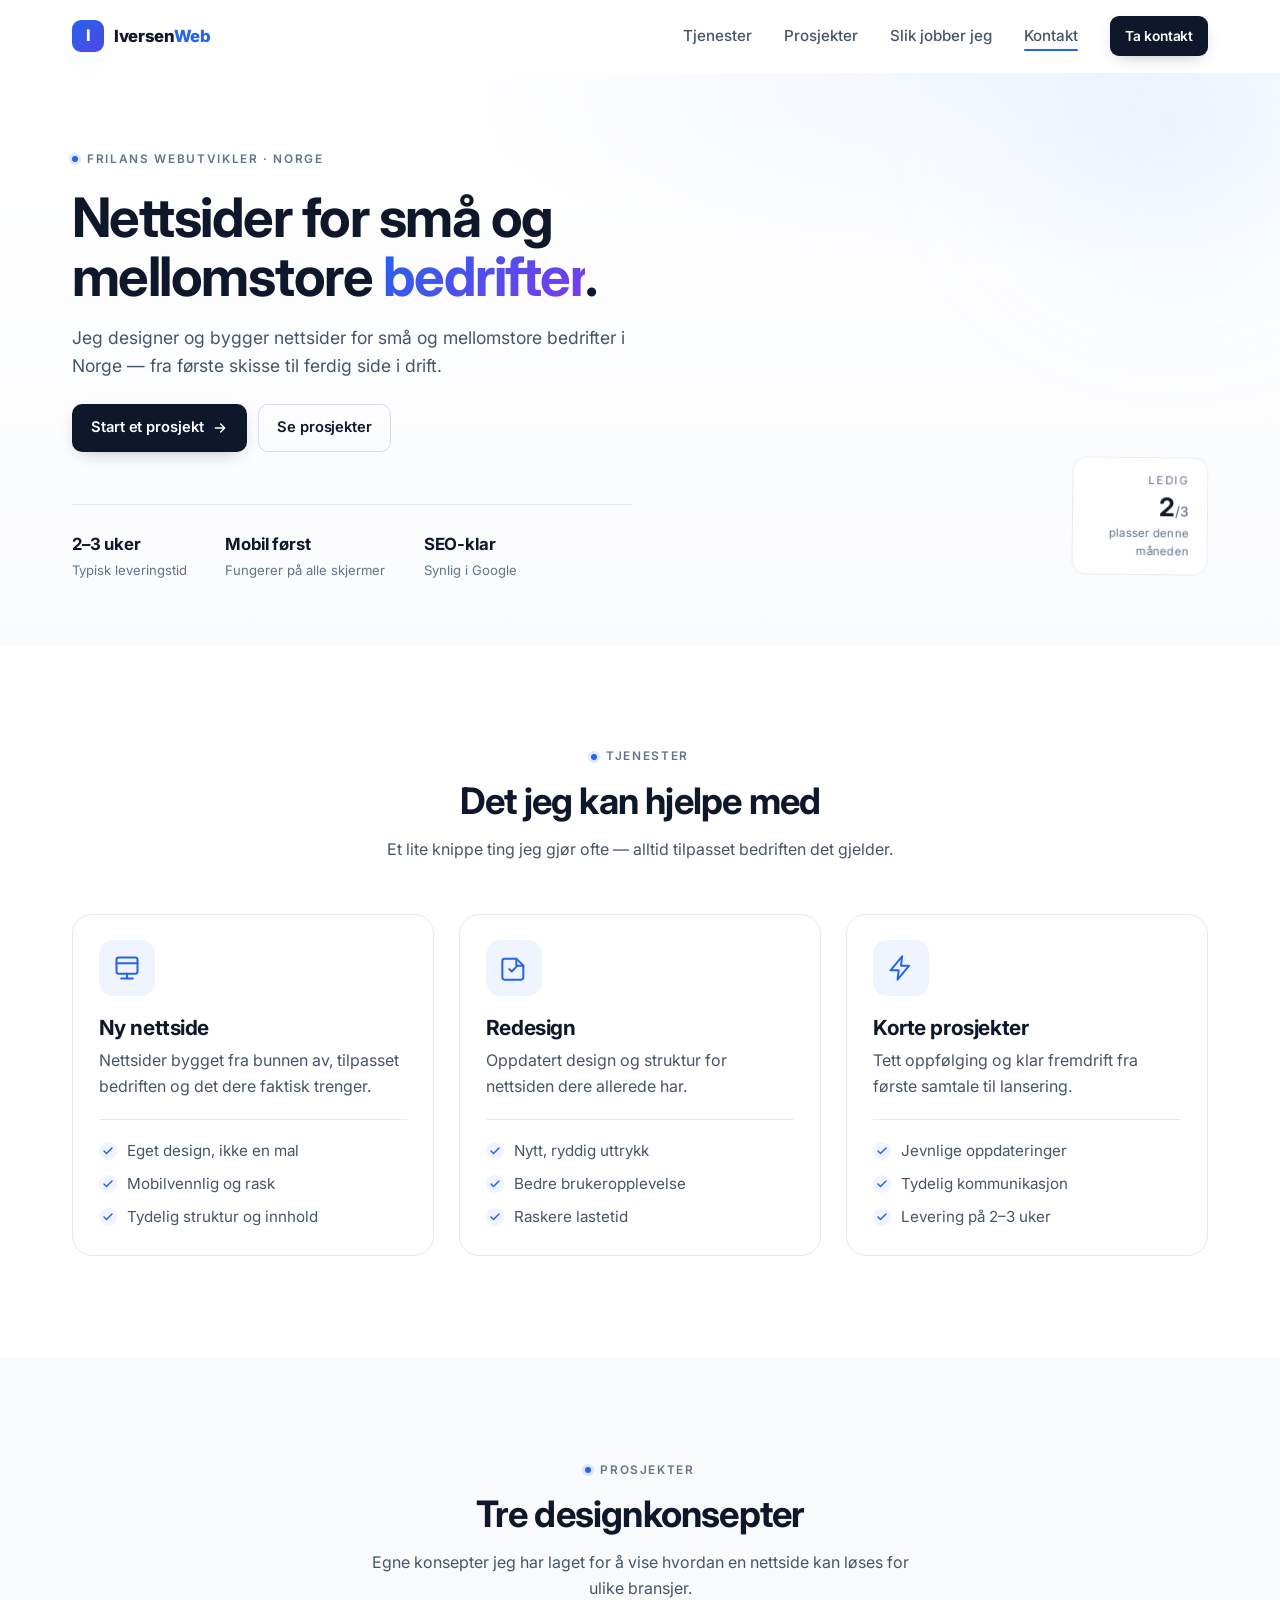
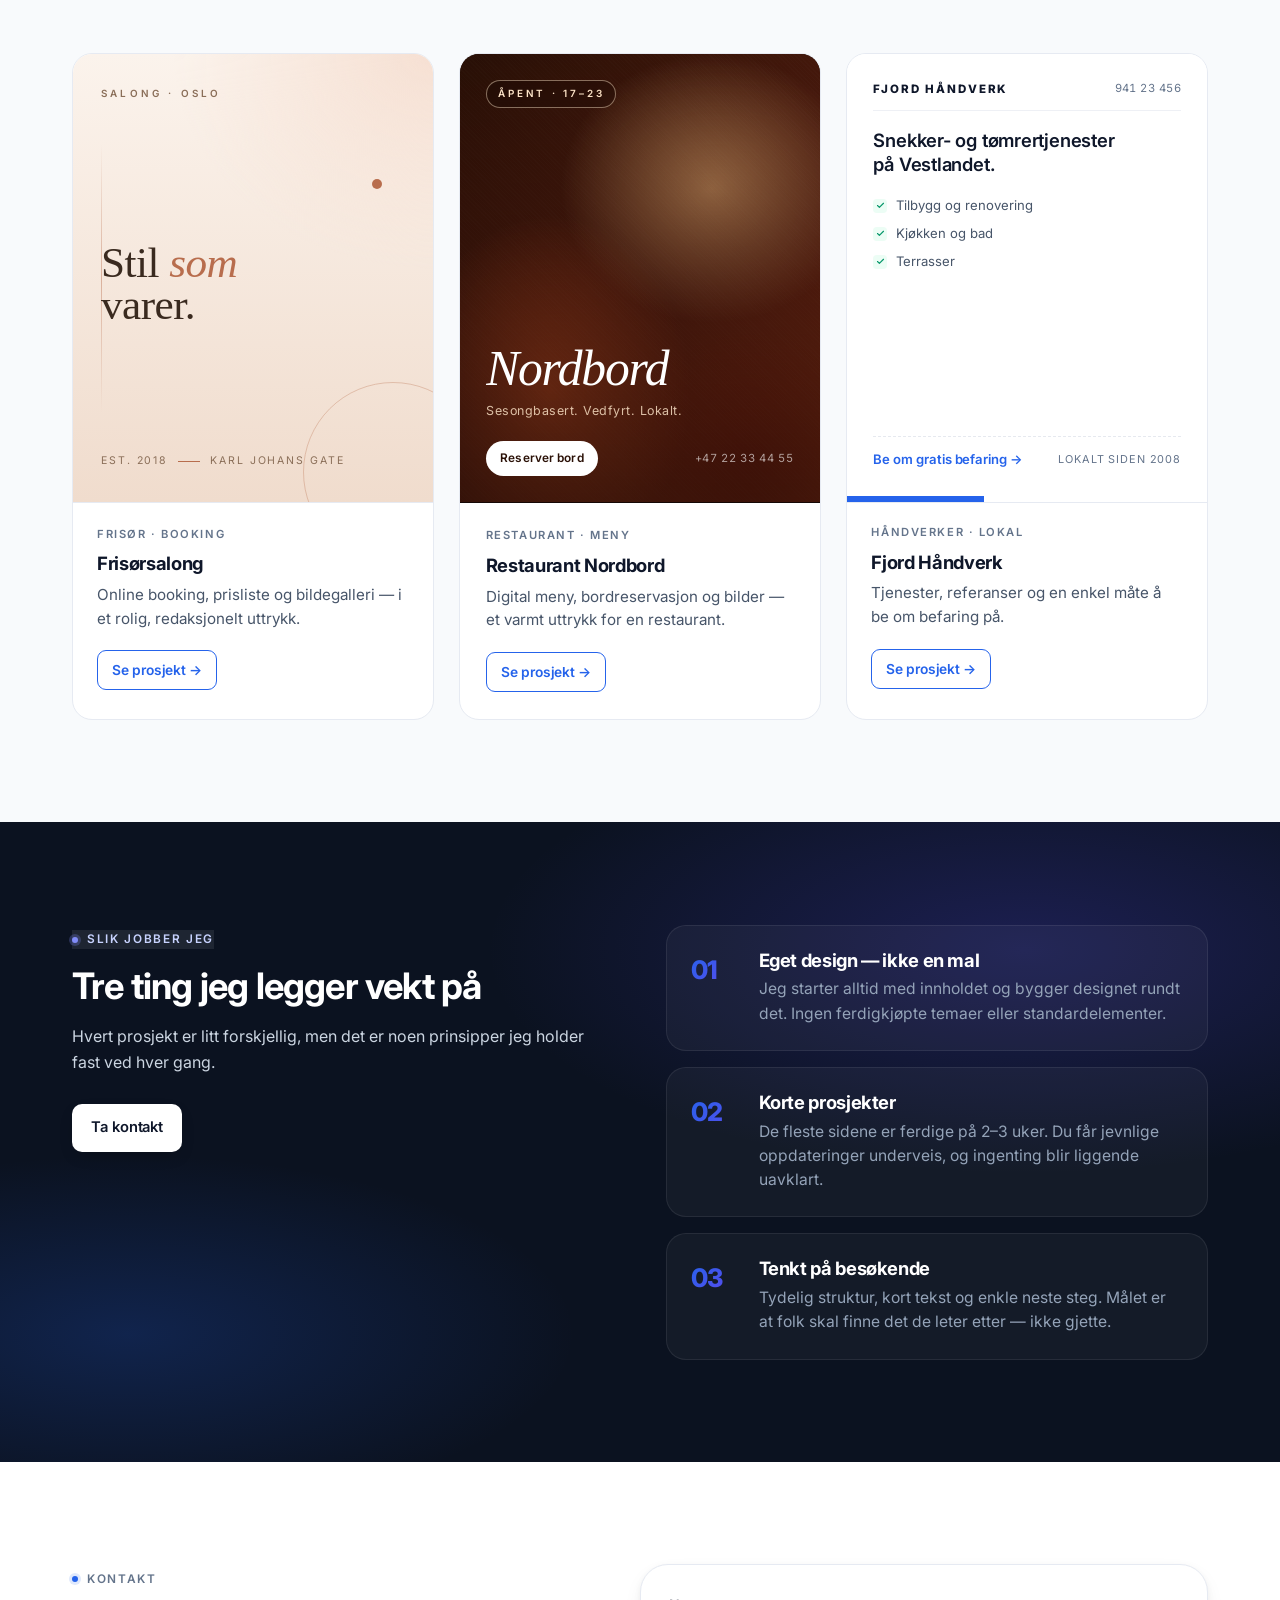
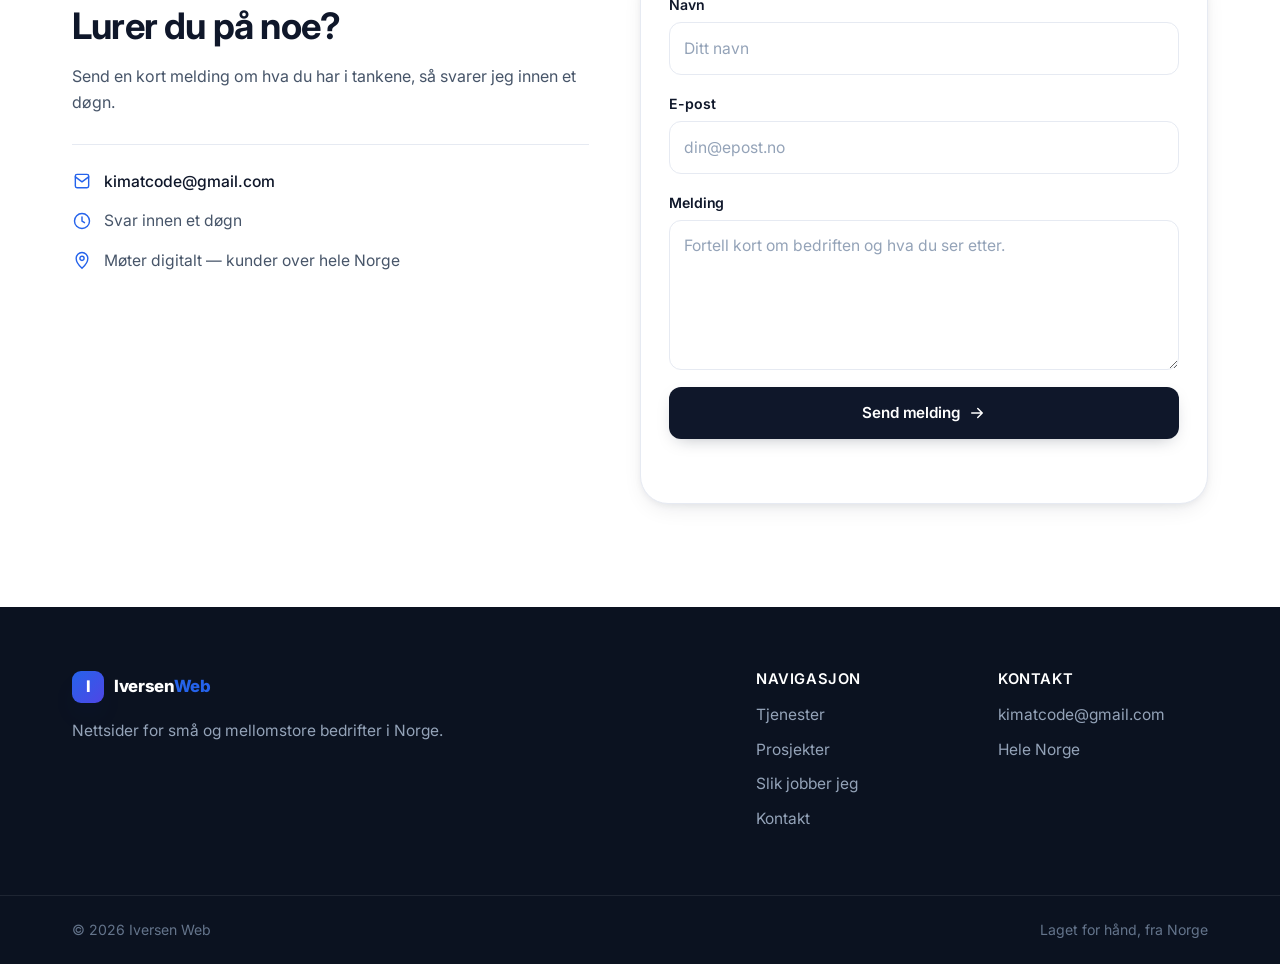
==== index.html @ 87763f67 "add initial website files" ====
<!DOCTYPE html>
<html lang="nb">
<head>
  <meta charset="UTF-8" />
  <meta name="viewport" content="width=device-width, initial-scale=1.0" />
  <meta name="theme-color" content="#0f172a" />
  <title>Iversen Web – Nettsider for små og mellomstore bedrifter</title>
  <meta
    name="description"
    content="Iversen Web designer og bygger nettsider for små og mellomstore bedrifter i Norge — fra første skisse til ferdig side i drift."
  />
  <meta name="author" content="Iversen Web" />

  <!-- Open Graph -->
  <meta property="og:title" content="Iversen Web – Nettsider for små og mellomstore bedrifter" />
  <meta property="og:description" content="Frilans webutvikler i Norge. Egne design fra bunnen av — ingen ferdigkjøpte temaer." />
  <meta property="og:type" content="website" />
  <meta property="og:locale" content="nb_NO" />

  <link rel="preconnect" href="https://fonts.googleapis.com" />
  <link rel="preconnect" href="https://fonts.gstatic.com" crossorigin />
  <link
    href="https://fonts.googleapis.com/css2?family=Inter:wght@400;500;600;700;800;900&display=swap"
    rel="stylesheet"
  />

  <link rel="stylesheet" href="styles.css" />
  <link
    rel="icon"
    href="data:image/svg+xml,<svg xmlns=%22http://www.w3.org/2000/svg%22 viewBox=%220 0 100 100%22><rect width=%22100%22 height=%22100%22 rx=%2222%22 fill=%22%232563eb%22/><text x=%2250%22 y=%2266%22 font-size=%2260%22 font-family=%22Inter,Arial%22 font-weight=%22800%22 text-anchor=%22middle%22 fill=%22white%22>I</text></svg>"
  />
</head>
<body>
  <a class="skip-link" href="#main">Hopp til innhold</a>

  <header class="site-header" id="header">
    <div class="container nav-container">
      <a href="#hero" class="logo" aria-label="Iversen Web – forside">
        <span class="logo-mark" aria-hidden="true">I</span>
        <span class="logo-text">Iversen<span class="logo-accent">Web</span></span>
      </a>

      <nav class="nav" id="nav" aria-label="Hovedmeny">
        <ul class="nav-list">
          <li><a href="#services">Tjenester</a></li>
          <li><a href="#portfolio">Prosjekter</a></li>
          <li><a href="#why">Slik jobber jeg</a></li>
          <li><a href="#contact">Kontakt</a></li>
        </ul>
        <a href="#contact" class="btn btn-primary btn-sm nav-cta">Ta kontakt</a>
      </nav>

      <button
        class="nav-toggle"
        id="navToggle"
        aria-label="Åpne meny"
        aria-expanded="false"
        aria-controls="nav"
      >
        <span></span>
        <span></span>
        <span></span>
      </button>
    </div>
  </header>

  <main id="main">
    <!-- =============== HERO =============== -->
    <section class="hero" id="hero">
      <div class="hero-bg" aria-hidden="true">
        <div class="blob blob-1"></div>
        <div class="blob blob-2"></div>
        <div class="grid-overlay"></div>
      </div>

      <div class="container hero-inner">
        <div class="hero-content reveal">
          <span class="eyebrow">
            <span class="dot"></span> Frilans webutvikler · Norge
          </span>
          <h1 class="display">
            Nettsider for små og mellomstore <span class="text-gradient">bedrifter</span>.
          </h1>
          <p class="lead">
            Jeg designer og bygger nettsider for små og mellomstore bedrifter
            i Norge — fra første skisse til ferdig side i drift.
          </p>

          <div class="hero-cta">
            <a href="#contact" class="btn btn-primary">
              Start et prosjekt
              <svg width="16" height="16" viewBox="0 0 24 24" fill="none" aria-hidden="true">
                <path d="M5 12h14M13 6l6 6-6 6" stroke="currentColor" stroke-width="2" stroke-linecap="round" stroke-linejoin="round"/>
              </svg>
            </a>
            <a href="#portfolio" class="btn btn-ghost">Se prosjekter</a>
          </div>

          <ul class="hero-meta" aria-label="Nøkkelpunkter">
            <li>
              <strong>2–3 uker</strong>
              <span>Typisk leveringstid</span>
            </li>
            <li>
              <strong>Mobil først</strong>
              <span>Fungerer på alle skjermer</span>
            </li>
            <li>
              <strong>SEO-klar</strong>
              <span>Synlig i Google</span>
            </li>
          </ul>
        </div>

        <aside class="hero-aside reveal" aria-label="Ledig kapasitet">
          <div class="hero-aside-frame">
            <span class="hero-aside-tag">Ledig</span>
            <strong class="hero-aside-num">2<small>/3</small></strong>
            <span class="hero-aside-sub">plasser denne måneden</span>
          </div>
        </aside>
      </div>
    </section>

    <!-- =============== SERVICES =============== -->
    <section class="section services" id="services">
      <div class="container">
        <header class="section-head reveal">
          <span class="eyebrow"><span class="dot"></span> Tjenester</span>
          <h2 class="display-sm">Det jeg kan hjelpe med</h2>
          <p class="section-lead">
            Et lite knippe ting jeg gjør ofte — alltid tilpasset bedriften det gjelder.
          </p>
        </header>

        <div class="grid grid-3">
          <article class="card service reveal">
            <div class="icon" aria-hidden="true">
              <svg viewBox="0 0 24 24" width="28" height="28" fill="none">
                <path d="M3 5a2 2 0 0 1 2-2h14a2 2 0 0 1 2 2v10a2 2 0 0 1-2 2H5a2 2 0 0 1-2-2V5Z" stroke="currentColor" stroke-width="1.7"/>
                <path d="M3 8h18M7 21h10M12 17v4" stroke="currentColor" stroke-width="1.7" stroke-linecap="round"/>
              </svg>
            </div>
            <h3>Ny nettside</h3>
            <p>Nettsider bygget fra bunnen av, tilpasset bedriften og det dere faktisk trenger.</p>
            <ul class="service-points">
              <li>Eget design, ikke en mal</li>
              <li>Mobilvennlig og rask</li>
              <li>Tydelig struktur og innhold</li>
            </ul>
          </article>

          <article class="card service reveal">
            <div class="icon" aria-hidden="true">
              <svg viewBox="0 0 24 24" width="28" height="28" fill="none">
                <path d="M4 4h10l6 6v10a2 2 0 0 1-2 2H4a2 2 0 0 1-2-2V6a2 2 0 0 1 2-2Z" stroke="currentColor" stroke-width="1.7" stroke-linejoin="round"/>
                <path d="M14 4v6h6M8 13l2 2 4-4" stroke="currentColor" stroke-width="1.7" stroke-linecap="round" stroke-linejoin="round"/>
              </svg>
            </div>
            <h3>Redesign</h3>
            <p>Oppdatert design og struktur for nettsiden dere allerede har.</p>
            <ul class="service-points">
              <li>Nytt, ryddig uttrykk</li>
              <li>Bedre brukeropplevelse</li>
              <li>Raskere lastetid</li>
            </ul>
          </article>

          <article class="card service reveal">
            <div class="icon" aria-hidden="true">
              <svg viewBox="0 0 24 24" width="28" height="28" fill="none">
                <path d="M13 2 3 14h7l-1 8 10-12h-7l1-8Z" stroke="currentColor" stroke-width="1.7" stroke-linejoin="round"/>
              </svg>
            </div>
            <h3>Korte prosjekter</h3>
            <p>Tett oppfølging og klar fremdrift fra første samtale til lansering.</p>
            <ul class="service-points">
              <li>Jevnlige oppdateringer</li>
              <li>Tydelig kommunikasjon</li>
              <li>Levering på 2–3 uker</li>
            </ul>
          </article>
        </div>
      </div>
    </section>

    <!-- =============== PORTFOLIO =============== -->
    <section class="section portfolio" id="portfolio">
      <div class="container">
        <header class="section-head reveal">
          <span class="eyebrow"><span class="dot"></span> Prosjekter</span>
          <h2 class="display-sm">Tre designkonsepter</h2>
          <p class="section-lead">
            Egne konsepter jeg har laget for å vise hvordan en nettside kan løses for ulike bransjer.
          </p>
        </header>

        <div class="grid grid-3 portfolio-grid">
          <!-- Project 1: Frisør — soft, elegant, editorial -->
          <article class="card project project--salon reveal">
            <a href="prosjekter/frisor.html" class="project-media salon" aria-label="Se case-studie: Frisør">
              <div class="salon-stage">
                <span class="salon-eyebrow">Salong · Oslo</span>
                <h4 class="salon-title">Stil <em>som</em><br/>varer.</h4>
                <div class="salon-meta">
                  <span>Est. 2018</span>
                  <span class="salon-line" aria-hidden="true"></span>
                  <span>Karl Johans gate</span>
                </div>
              </div>
              <span class="salon-circle" aria-hidden="true"></span>
              <span class="salon-dot" aria-hidden="true"></span>
              <span class="salon-stripe" aria-hidden="true"></span>
            </a>
            <div class="project-body">
              <span class="tag">Frisør · Booking</span>
              <h3>Frisørsalong</h3>
              <p>Online booking, prisliste og bildegalleri — i et rolig, redaksjonelt uttrykk.</p>
              <a href="prosjekter/frisor.html" class="btn btn-outline btn-sm">Se prosjekt →</a>
            </div>
          </article>

          <!-- Project 2: Restaurant — image-driven, warm, magazine spread -->
          <article class="card project project--restaurant reveal">
            <a href="prosjekter/nordbord.html" class="project-media restaurant" aria-label="Se case-studie: Restaurant Nordbord">
              <div class="restaurant-photo" aria-hidden="true"></div>
              <div class="restaurant-grain" aria-hidden="true"></div>
              <div class="restaurant-stage">
                <span class="restaurant-tag">Åpent · 17–23</span>
                <div class="restaurant-bottom">
                  <h4 class="restaurant-title">Nordbord</h4>
                  <p class="restaurant-tagline">Sesongbasert. Vedfyrt. Lokalt.</p>
                  <div class="restaurant-actions">
                    <span class="restaurant-cta">Reserver bord</span>
                    <span class="restaurant-phone">+47 22 33 44 55</span>
                  </div>
                </div>
              </div>
            </a>
            <div class="project-body">
              <span class="tag">Restaurant · Meny</span>
              <h3>Restaurant Nordbord</h3>
              <p>Digital meny, bordreservasjon og bilder — et varmt uttrykk for en restaurant.</p>
              <a href="prosjekter/nordbord.html" class="btn btn-outline btn-sm">Se prosjekt →</a>
            </div>
          </article>

          <!-- Project 3: Lokal bedrift — clean, simple, practical -->
          <article class="card project project--local reveal">
            <a href="prosjekter/fjord-handverk.html" class="project-media local" aria-label="Se case-studie: Fjord Håndverk">
              <div class="local-stage">
                <div class="local-top">
                  <b>Fjord Håndverk</b>
                  <span class="local-phone">941 23 456</span>
                </div>
                <h4 class="local-title">Snekker- og tømrertjenester på Vestlandet.</h4>
                <ul class="local-services">
                  <li>Tilbygg og renovering</li>
                  <li>Kjøkken og bad</li>
                  <li>Terrasser</li>
                </ul>
                <div class="local-foot">
                  <span class="local-cta">Be om gratis befaring →</span>
                  <span class="local-since">Lokalt siden 2008</span>
                </div>
              </div>
            </a>
            <div class="project-body">
              <span class="tag">Håndverker · Lokal</span>
              <h3>Fjord Håndverk</h3>
              <p>Tjenester, referanser og en enkel måte å be om befaring på.</p>
              <a href="prosjekter/fjord-handverk.html" class="btn btn-outline btn-sm">Se prosjekt →</a>
            </div>
          </article>
        </div>
      </div>
    </section>

    <!-- =============== WHY CHOOSE ME =============== -->
    <section class="section why" id="why">
      <div class="container why-grid">
        <div class="why-intro reveal">
          <span class="eyebrow"><span class="dot"></span> Slik jobber jeg</span>
          <h2 class="display-sm">Tre ting jeg legger vekt på</h2>
          <p class="section-lead">
            Hvert prosjekt er litt forskjellig, men det er noen prinsipper jeg
            holder fast ved hver gang.
          </p>
          <a href="#contact" class="btn btn-primary">Ta kontakt</a>
        </div>

        <ul class="why-list">
          <li class="why-item reveal">
            <span class="why-num">01</span>
            <div>
              <h3>Eget design — ikke en mal</h3>
              <p>
                Jeg starter alltid med innholdet og bygger designet rundt det.
                Ingen ferdigkjøpte temaer eller standardelementer.
              </p>
            </div>
          </li>
          <li class="why-item reveal">
            <span class="why-num">02</span>
            <div>
              <h3>Korte prosjekter</h3>
              <p>
                De fleste sidene er ferdige på 2–3 uker. Du får jevnlige
                oppdateringer underveis, og ingenting blir liggende uavklart.
              </p>
            </div>
          </li>
          <li class="why-item reveal">
            <span class="why-num">03</span>
            <div>
              <h3>Tenkt på besøkende</h3>
              <p>
                Tydelig struktur, kort tekst og enkle neste steg. Målet er at
                folk skal finne det de leter etter — ikke gjette.
              </p>
            </div>
          </li>
        </ul>
      </div>
    </section>

    <!-- =============== CONTACT =============== -->
    <section class="section contact" id="contact">
      <div class="container contact-grid">
        <div class="contact-intro reveal">
          <span class="eyebrow"><span class="dot"></span> Kontakt</span>
          <h2 class="display-sm">Lurer du på noe?</h2>
          <p class="section-lead">
            Send en kort melding om hva du har i tankene, så svarer jeg innen et døgn.
          </p>

          <ul class="contact-info">
            <li>
              <svg viewBox="0 0 24 24" width="20" height="20" fill="none" aria-hidden="true">
                <path d="M4 6a2 2 0 0 1 2-2h12a2 2 0 0 1 2 2v12a2 2 0 0 1-2 2H6a2 2 0 0 1-2-2V6Z" stroke="currentColor" stroke-width="1.7"/>
                <path d="m4 7 8 6 8-6" stroke="currentColor" stroke-width="1.7" stroke-linecap="round" stroke-linejoin="round"/>
              </svg>
              <a href="mailto:kimatcode@gmail.com">kimatcode@gmail.com</a>
            </li>
            <li>
              <svg viewBox="0 0 24 24" width="20" height="20" fill="none" aria-hidden="true">
                <circle cx="12" cy="12" r="9" stroke="currentColor" stroke-width="1.7"/>
                <path d="M12 7v5l3 2" stroke="currentColor" stroke-width="1.7" stroke-linecap="round"/>
              </svg>
              <span>Svar innen et døgn</span>
            </li>
            <li>
              <svg viewBox="0 0 24 24" width="20" height="20" fill="none" aria-hidden="true">
                <path d="M12 22s7-6.2 7-12a7 7 0 1 0-14 0c0 5.8 7 12 7 12Z" stroke="currentColor" stroke-width="1.7"/>
                <circle cx="12" cy="10" r="2.5" stroke="currentColor" stroke-width="1.7"/>
              </svg>
              <span>Møter digitalt — kunder over hele Norge</span>
            </li>
          </ul>
        </div>

        <form
          class="contact-form reveal"
          id="contactForm"
          action="https://formspree.io/f/xgodyqkk"
          method="POST"
          novalidate
        >
          <div class="form-row">
            <label for="name">Navn</label>
            <input
              type="text"
              id="name"
              name="name"
              autocomplete="name"
              required
              placeholder="Ditt navn"
            />
          </div>

          <div class="form-row">
            <label for="email">E-post</label>
            <input
              type="email"
              id="email"
              name="email"
              autocomplete="email"
              required
              placeholder="din@epost.no"
            />
          </div>

          <div class="form-row">
            <label for="message">Melding</label>
            <textarea
              id="message"
              name="message"
              rows="5"
              required
              placeholder="Fortell kort om bedriften og hva du ser etter."
            ></textarea>
          </div>

          <!-- Honeypot for spam (Formspree-kompatibelt) -->
          <input type="text" name="_gotcha" tabindex="-1" autocomplete="off" class="hp" aria-hidden="true" />

          <button type="submit" class="btn btn-primary btn-lg btn-block">
            Send melding
            <svg width="18" height="18" viewBox="0 0 24 24" fill="none" aria-hidden="true">
              <path d="M5 12h14M13 6l6 6-6 6" stroke="currentColor" stroke-width="2" stroke-linecap="round" stroke-linejoin="round"/>
            </svg>
          </button>

          <p class="form-status" id="formStatus" role="status" aria-live="polite"></p>
        </form>
      </div>
    </section>
  </main>

  <!-- =============== FOOTER =============== -->
  <footer class="site-footer">
    <div class="container footer-inner">
      <div class="footer-brand">
        <a href="#hero" class="logo">
          <span class="logo-mark" aria-hidden="true">I</span>
          <span class="logo-text">Iversen<span class="logo-accent">Web</span></span>
        </a>
        <p>Nettsider for små og mellomstore bedrifter i Norge.</p>
      </div>

      <div class="footer-cols">
        <div class="footer-col">
          <h4>Navigasjon</h4>
          <ul>
            <li><a href="#services">Tjenester</a></li>
            <li><a href="#portfolio">Prosjekter</a></li>
            <li><a href="#why">Slik jobber jeg</a></li>
            <li><a href="#contact">Kontakt</a></li>
          </ul>
        </div>
        <div class="footer-col">
          <h4>Kontakt</h4>
          <ul>
            <li><a href="mailto:kimatcode@gmail.com">kimatcode@gmail.com</a></li>
            <li>Hele Norge</li>
          </ul>
        </div>
      </div>
    </div>

    <div class="footer-bottom">
      <div class="container footer-bottom-inner">
        <span>© <span id="year"></span> Iversen Web</span>
        <span>Laget for hånd, fra Norge</span>
      </div>
    </div>
  </footer>

  <script src="script.js" defer></script>
</body>
</html>
---- styles.css ----
/* =========================================================
   Iversen Web – styles.css
   Premium, modern one-page agency design
   ========================================================= */

/* ---------- Design tokens ---------- */
:root {
  /* Color */
  --color-bg: #ffffff;
  --color-bg-soft: #f8fafc;
  --color-bg-deep: #0b1220;
  --color-surface: #ffffff;
  --color-border: #e6eaf2;
  --color-border-strong: #d6dbe7;

  --color-text: #0f172a;
  --color-text-muted: #475569;
  --color-text-subtle: #64748b;

  --color-primary: #2563eb;
  --color-primary-dark: #1d4ed8;
  --color-primary-soft: #eff4ff;
  --color-accent: #4f46e5;

  --gradient-primary: linear-gradient(135deg, #2563eb 0%, #4f46e5 100%);
  --gradient-text: linear-gradient(135deg, #2563eb 0%, #7c3aed 100%);
  --gradient-soft: radial-gradient(80% 60% at 50% 0%, rgba(37, 99, 235, 0.08), transparent 70%);

  /* Spacing */
  --container: 1200px;
  --gutter: clamp(1rem, 2vw + 0.5rem, 2rem);
  --section-y: clamp(4rem, 8vw, 8rem);

  /* Radius */
  --radius-sm: 8px;
  --radius: 14px;
  --radius-lg: 20px;
  --radius-xl: 28px;

  /* Shadow */
  --shadow-sm: 0 1px 2px rgba(15, 23, 42, 0.04), 0 1px 3px rgba(15, 23, 42, 0.06);
  --shadow: 0 8px 24px -8px rgba(15, 23, 42, 0.12), 0 2px 6px rgba(15, 23, 42, 0.05);
  --shadow-lg: 0 24px 48px -16px rgba(15, 23, 42, 0.18), 0 8px 16px -8px rgba(15, 23, 42, 0.08);
  --shadow-primary: 0 14px 30px -12px rgba(37, 99, 235, 0.45);

  /* Transition */
  --t-fast: 160ms cubic-bezier(.2, .8, .2, 1);
  --t: 240ms cubic-bezier(.2, .8, .2, 1);
  --t-slow: 480ms cubic-bezier(.2, .8, .2, 1);

  /* Type */
  --font-sans: "Inter", -apple-system, BlinkMacSystemFont, "Segoe UI", Roboto, "Helvetica Neue", Arial, sans-serif;
}

/* ---------- Reset / base ---------- */
*,
*::before,
*::after {
  box-sizing: border-box;
}

html {
  scroll-behavior: smooth;
  -webkit-text-size-adjust: 100%;
  scroll-padding-top: 88px;
}

body {
  margin: 0;
  font-family: var(--font-sans);
  font-size: 16px;
  line-height: 1.6;
  color: var(--color-text);
  background: var(--color-bg);
  -webkit-font-smoothing: antialiased;
  -moz-osx-font-smoothing: grayscale;
  text-rendering: optimizeLegibility;
}

img,
svg {
  display: block;
  max-width: 100%;
}

a {
  color: inherit;
  text-decoration: none;
  transition: color var(--t-fast);
}

ul {
  list-style: none;
  margin: 0;
  padding: 0;
}

button {
  font: inherit;
  cursor: pointer;
  border: none;
  background: none;
  color: inherit;
}

input,
textarea,
select {
  font: inherit;
  color: inherit;
}

h1, h2, h3, h4 {
  margin: 0;
  line-height: 1.15;
  letter-spacing: -0.02em;
  font-weight: 700;
}

p {
  margin: 0;
}

/* Skip link */
.skip-link {
  position: absolute;
  left: -999px;
  top: 0;
  background: var(--color-primary);
  color: #fff;
  padding: 12px 16px;
  border-radius: var(--radius-sm);
  z-index: 1000;
}
.skip-link:focus {
  left: 16px;
  top: 16px;
}

/* Focus styles */
:focus-visible {
  outline: 2px solid var(--color-primary);
  outline-offset: 3px;
  border-radius: 6px;
}

/* ---------- Layout helpers ---------- */
.container {
  width: 100%;
  max-width: var(--container);
  margin-inline: auto;
  padding-inline: var(--gutter);
}

.section {
  padding-block: var(--section-y);
}

.grid {
  display: grid;
  gap: clamp(1.25rem, 2vw, 2rem);
}

.grid-3 {
  grid-template-columns: repeat(3, minmax(0, 1fr));
}

@media (max-width: 960px) {
  .grid-3 {
    grid-template-columns: repeat(2, minmax(0, 1fr));
  }
}

@media (max-width: 640px) {
  .grid-3 {
    grid-template-columns: minmax(0, 1fr);
  }
}

/* ---------- Typography ---------- */
.display {
  font-size: clamp(2rem, 3.4vw + 0.9rem, 3.4rem);
  font-weight: 700;
  letter-spacing: -0.028em;
  line-height: 1.08;
}

.display-sm {
  font-size: clamp(1.65rem, 1.6vw + 1rem, 2.3rem);
  font-weight: 700;
  letter-spacing: -0.022em;
  line-height: 1.15;
}

.lead {
  font-size: clamp(1rem, 0.25vw + 0.95rem, 1.1rem);
  color: var(--color-text-muted);
  max-width: 52ch;
  line-height: 1.6;
}

.section-lead {
  color: var(--color-text-muted);
  font-size: 1rem;
  max-width: 56ch;
  margin-inline: auto;
  line-height: 1.6;
}

.text-gradient {
  background: var(--gradient-text);
  -webkit-background-clip: text;
  background-clip: text;
  color: transparent;
}

.eyebrow {
  display: inline-flex;
  align-items: center;
  gap: 9px;
  font-size: 0.74rem;
  font-weight: 600;
  letter-spacing: 0.14em;
  text-transform: uppercase;
  color: var(--color-text-subtle);
  background: transparent;
  padding: 0;
  border-radius: 0;
}

.eyebrow .dot {
  width: 6px;
  height: 6px;
  background: var(--color-primary);
  border-radius: 50%;
  box-shadow: 0 0 0 3px rgba(37, 99, 235, 0.14);
}

.section-head {
  text-align: center;
  margin-bottom: clamp(2.2rem, 4vw, 3.2rem);
  display: flex;
  flex-direction: column;
  align-items: center;
  gap: 0.9rem;
}

.section-head .display-sm {
  max-width: 22ch;
}

/* ---------- Buttons ---------- */
.btn {
  display: inline-flex;
  align-items: center;
  justify-content: center;
  gap: 8px;
  padding: 11px 18px;
  border-radius: 10px;
  font-weight: 600;
  font-size: 0.92rem;
  letter-spacing: -0.005em;
  transition: transform var(--t-fast), box-shadow var(--t),
    background var(--t), color var(--t), border-color var(--t);
  white-space: nowrap;
  border: 1px solid transparent;
  will-change: transform;
}

.btn-sm {
  padding: 8px 14px;
  font-size: 0.86rem;
  border-radius: 9px;
}

.btn-lg {
  padding: 13px 22px;
  font-size: 0.95rem;
  border-radius: 12px;
}

.btn-block {
  width: 100%;
}

.btn-primary {
  background: var(--color-text);
  color: #fff;
  box-shadow: 0 6px 18px -8px rgba(15, 23, 42, 0.35);
}
.btn-primary:hover {
  background: #1e293b;
  transform: translateY(-2px);
  box-shadow: 0 12px 28px -10px rgba(15, 23, 42, 0.5);
}
.btn-primary:active {
  transform: translateY(0);
}

.btn-ghost {
  background: transparent;
  color: var(--color-text);
  border-color: var(--color-border-strong);
}
.btn-ghost:hover {
  border-color: var(--color-text);
  background: var(--color-bg-soft);
  transform: translateY(-2px);
}

.btn-outline {
  background: transparent;
  color: var(--color-primary);
  border-color: var(--color-primary);
}
.btn-outline:hover {
  background: var(--color-primary);
  color: #fff;
  transform: translateY(-2px);
}

/* ---------- Header / nav ---------- */
.site-header {
  position: sticky;
  top: 0;
  z-index: 100;
  background: rgba(255, 255, 255, 0.7);
  backdrop-filter: saturate(180%) blur(14px);
  -webkit-backdrop-filter: saturate(180%) blur(14px);
  border-bottom: 1px solid transparent;
  transition: background var(--t), border-color var(--t), box-shadow var(--t);
}

.site-header.is-scrolled {
  background: rgba(255, 255, 255, 0.92);
  border-bottom-color: var(--color-border);
  box-shadow: 0 1px 0 rgba(15, 23, 42, 0.02), 0 4px 16px -8px rgba(15, 23, 42, 0.08);
}

.nav-container {
  display: flex;
  align-items: center;
  justify-content: space-between;
  gap: 1rem;
  height: 72px;
}

.logo {
  display: inline-flex;
  align-items: center;
  gap: 10px;
  font-weight: 800;
  font-size: 1.05rem;
  letter-spacing: -0.02em;
  color: var(--color-text);
}

.logo-mark {
  width: 32px;
  height: 32px;
  display: grid;
  place-items: center;
  background: var(--gradient-primary);
  color: #fff;
  border-radius: 9px;
  font-weight: 800;
  font-size: 1rem;
  box-shadow: var(--shadow-primary);
}

.logo-text .logo-accent {
  color: var(--color-primary);
}

.nav {
  display: flex;
  align-items: center;
  gap: 2rem;
}

.nav-list {
  display: flex;
  align-items: center;
  gap: 2rem;
}

.nav-list a {
  font-size: 0.95rem;
  color: var(--color-text-muted);
  font-weight: 500;
  position: relative;
}

.nav-list a::after {
  content: "";
  position: absolute;
  left: 0;
  bottom: -6px;
  height: 2px;
  width: 0;
  background: var(--color-primary);
  transition: width var(--t);
  border-radius: 2px;
}

.nav-list a:hover {
  color: var(--color-text);
}

.nav-list a:hover::after,
.nav-list a.is-active::after {
  width: 100%;
}

.nav-toggle {
  display: none;
  width: 42px;
  height: 42px;
  border-radius: 10px;
  border: 1px solid var(--color-border);
  background: #fff;
  position: relative;
}

.nav-toggle span {
  position: absolute;
  left: 50%;
  top: 50%;
  width: 18px;
  height: 2px;
  background: var(--color-text);
  border-radius: 2px;
  transform: translate(-50%, -50%);
  transition: transform var(--t), opacity var(--t-fast), top var(--t);
}

.nav-toggle span:nth-child(1) {
  transform: translate(-50%, calc(-50% - 6px));
}

.nav-toggle span:nth-child(3) {
  transform: translate(-50%, calc(-50% + 6px));
}

.nav-toggle[aria-expanded="true"] span:nth-child(1) {
  transform: translate(-50%, -50%) rotate(45deg);
}

.nav-toggle[aria-expanded="true"] span:nth-child(2) {
  opacity: 0;
}

.nav-toggle[aria-expanded="true"] span:nth-child(3) {
  transform: translate(-50%, -50%) rotate(-45deg);
}

@media (max-width: 860px) {
  .nav-toggle {
    display: inline-flex;
    align-items: center;
    justify-content: center;
  }

  .nav {
    position: fixed;
    inset: 72px 0 auto 0;
    flex-direction: column;
    align-items: stretch;
    gap: 0;
    background: #fff;
    border-bottom: 1px solid var(--color-border);
    padding: 1rem var(--gutter) 1.5rem;
    transform: translateY(-12px);
    opacity: 0;
    visibility: hidden;
    transition: transform var(--t), opacity var(--t), visibility 0s linear var(--t);
    box-shadow: var(--shadow-lg);
  }

  .nav.is-open {
    transform: translateY(0);
    opacity: 1;
    visibility: visible;
    transition: transform var(--t), opacity var(--t), visibility 0s linear 0s;
  }

  .nav-list {
    flex-direction: column;
    align-items: stretch;
    gap: 0;
  }

  .nav-list a {
    display: block;
    padding: 14px 4px;
    border-bottom: 1px solid var(--color-border);
    font-size: 1.05rem;
    color: var(--color-text);
  }

  .nav-cta {
    margin-top: 1rem;
  }
}

/* ---------- Hero ---------- */
.hero {
  position: relative;
  padding-block: clamp(3.5rem, 6vw, 5.5rem) clamp(3rem, 5vw, 4.5rem);
  overflow: hidden;
  isolation: isolate;
}

.hero-bg {
  position: absolute;
  inset: 0;
  z-index: -1;
  background:
    radial-gradient(60% 50% at 75% 0%, rgba(37, 99, 235, 0.05), transparent 70%),
    linear-gradient(180deg, #fff 0%, #fafbfd 100%);
}

.blob {
  position: absolute;
  border-radius: 50%;
  filter: blur(90px);
  opacity: 0.28;
}

.blob-1 {
  width: 380px;
  height: 380px;
  background: radial-gradient(circle, #93c5fd, transparent 65%);
  top: -140px;
  right: -80px;
}

.blob-2 {
  display: none; /* removed — felt too busy / templatey */
}

.grid-overlay {
  display: none; /* removed — felt SaaS-template-like */
}

.hero-inner {
  position: relative;
  display: grid;
  grid-template-columns: minmax(0, 1fr) auto;
  align-items: end;
  gap: clamp(2rem, 4vw, 4rem);
}

@media (max-width: 860px) {
  .hero-inner {
    grid-template-columns: minmax(0, 1fr);
  }
}

.hero-content {
  display: flex;
  flex-direction: column;
  align-items: flex-start;
  text-align: left;
  gap: 1.1rem;
  max-width: 680px;
}

.hero-content .display {
  margin-block: 0.1rem 0.05rem;
}

.hero-content .lead {
  margin-inline: 0;
}

.hero-cta {
  display: flex;
  flex-wrap: wrap;
  gap: 0.7rem;
  justify-content: flex-start;
  margin-top: 0.4rem;
}

.hero-meta {
  display: flex;
  flex-wrap: wrap;
  gap: clamp(1.5rem, 3vw, 2.6rem);
  justify-content: flex-start;
  margin-top: 2.2rem;
  padding-top: 1.6rem;
  border-top: 1px solid var(--color-border);
  width: 100%;
  max-width: 560px;
}

.hero-meta li {
  display: flex;
  flex-direction: column;
  align-items: flex-start;
  gap: 2px;
}

.hero-meta strong {
  font-size: 1.05rem;
  font-weight: 700;
  color: var(--color-text);
  letter-spacing: -0.01em;
}

.hero-meta span {
  font-size: 0.82rem;
  color: var(--color-text-subtle);
}

/* Subtle agency-style aside in hero */
.hero-aside {
  display: flex;
  flex-direction: column;
  align-items: flex-end;
  gap: 14px;
  padding-bottom: 6px;
}

@media (max-width: 860px) {
  .hero-aside { display: none; }
}

.hero-aside-frame {
  display: flex;
  flex-direction: column;
  align-items: flex-end;
  gap: 4px;
  padding: 14px 18px;
  border: 1px solid var(--color-border);
  border-radius: 14px;
  background: rgba(255, 255, 255, 0.6);
  backdrop-filter: blur(6px);
  transform: rotate(0.6deg);
  transition: transform var(--t);
}

.hero-aside-frame:hover {
  transform: rotate(0deg);
}

.hero-aside-tag {
  font-size: 0.7rem;
  letter-spacing: 0.16em;
  text-transform: uppercase;
  color: var(--color-text-subtle);
}

.hero-aside-num {
  font-size: 1.6rem;
  font-weight: 700;
  letter-spacing: -0.02em;
  color: var(--color-text);
  line-height: 1;
}

.hero-aside-num small {
  font-size: 0.85rem;
  color: var(--color-text-subtle);
  font-weight: 500;
  letter-spacing: -0.01em;
  margin-left: 1px;
}

.hero-aside-sub {
  font-size: 0.72rem;
  color: var(--color-text-subtle);
  letter-spacing: 0.02em;
  max-width: 14ch;
  text-align: right;
}

/* ---------- Cards (base) ---------- */
.card {
  background: var(--color-surface);
  border: 1px solid var(--color-border);
  border-radius: var(--radius-lg);
  padding: clamp(1.5rem, 2vw, 2rem);
  transition: transform var(--t), box-shadow var(--t), border-color var(--t);
  position: relative;
}

.card:hover {
  transform: translateY(-6px);
  box-shadow: var(--shadow-lg);
  border-color: var(--color-border-strong);
}

/* ---------- Services ---------- */
.services {
  background: #fff;
}

.service .icon {
  width: 56px;
  height: 56px;
  border-radius: 14px;
  display: grid;
  place-items: center;
  background: var(--color-primary-soft);
  color: var(--color-primary);
  margin-bottom: 1.25rem;
  transition: background var(--t), color var(--t), transform var(--t);
}

.service:hover .icon {
  background: var(--gradient-primary);
  color: #fff;
  transform: scale(1.05);
}

.service h3 {
  font-size: 1.3rem;
  margin-bottom: 0.5rem;
}

.service > p {
  color: var(--color-text-muted);
  margin-bottom: 1.2rem;
}

.service-points {
  display: flex;
  flex-direction: column;
  gap: 0.55rem;
  border-top: 1px solid var(--color-border);
  padding-top: 1.2rem;
}

.service-points li {
  display: flex;
  align-items: center;
  gap: 10px;
  font-size: 0.95rem;
  color: var(--color-text-muted);
}

.service-points li::before {
  content: "";
  width: 18px;
  height: 18px;
  border-radius: 50%;
  background: var(--color-primary-soft) url("data:image/svg+xml;utf8,<svg xmlns='http://www.w3.org/2000/svg' viewBox='0 0 24 24' fill='none' stroke='%232563eb' stroke-width='3' stroke-linecap='round' stroke-linejoin='round'><polyline points='20 6 9 17 4 12'/></svg>") center/12px no-repeat;
  flex-shrink: 0;
}

/* ---------- Portfolio ---------- */
.portfolio {
  background: var(--color-bg-soft);
  position: relative;
}

.portfolio-grid {
  align-items: stretch;
}

.project {
  padding: 0;
  overflow: hidden;
  display: flex;
  flex-direction: column;
  isolation: isolate;
}

.project-media {
  display: block;
  position: relative;
  aspect-ratio: 4 / 5;
  overflow: hidden;
  border-bottom: 1px solid var(--color-border);
  background: #fff;
}

.project-body {
  padding: 1.4rem 1.5rem 1.6rem;
  display: flex;
  flex-direction: column;
  gap: 0.55rem;
  align-items: flex-start;
}

.project-body .tag {
  font-size: 0.7rem;
  letter-spacing: 0.14em;
  text-transform: uppercase;
  font-weight: 600;
  color: var(--color-text-subtle);
  background: transparent;
  padding: 0;
  border-radius: 0;
}

.project-body h3 {
  font-size: 1.15rem;
  margin-top: 0.05rem;
  letter-spacing: -0.018em;
}

.project-body > p {
  color: var(--color-text-muted);
  font-size: 0.95rem;
  line-height: 1.55;
  margin-bottom: 0.4rem;
}

.project-body .btn {
  margin-top: 0.3rem;
}

/* Subtle per-card body padding variation (less template-like) */
.project--restaurant .project-body { padding: 1.5rem 1.6rem 1.7rem; }
.project--local .project-body { padding: 1.3rem 1.5rem 1.6rem; }

/* =========================================================
   PROJECT 1 — SALON
   Soft, elegant, editorial moodboard
   ========================================================= */
.project--salon .project-media.salon {
  background:
    radial-gradient(120% 80% at 100% 0%, #f6e0d3 0%, transparent 60%),
    linear-gradient(180deg, #fbf3ec 0%, #f0dccd 100%);
}

.salon-stage {
  position: absolute;
  inset: 0;
  padding: clamp(22px, 3vw, 32px) clamp(20px, 2.6vw, 28px);
  display: flex;
  flex-direction: column;
  justify-content: space-between;
  z-index: 2;
}

.salon-eyebrow {
  font-size: 0.62rem;
  letter-spacing: 0.32em;
  text-transform: uppercase;
  color: #8a6e58;
  font-weight: 600;
}

.salon-title {
  font-family: "Georgia", "Times New Roman", serif;
  font-size: clamp(2rem, 3.2vw + 0.5rem, 2.7rem);
  font-weight: 400;
  color: #3a2a1f;
  letter-spacing: -0.012em;
  line-height: 0.98;
  margin: clamp(0.6rem, 1vw, 1rem) 0 0;
}

.salon-title em {
  font-style: italic;
  font-weight: 400;
  color: #b86d4d;
}

.salon-meta {
  display: flex;
  align-items: center;
  gap: 10px;
  font-size: 0.66rem;
  letter-spacing: 0.18em;
  text-transform: uppercase;
  color: #8a6e58;
}

.salon-line {
  display: block;
  width: 22px;
  height: 1px;
  background: #b86d4d;
}

.salon-circle {
  position: absolute;
  width: 180px;
  height: 180px;
  border: 1px solid rgba(184, 109, 77, 0.32);
  border-radius: 50%;
  bottom: -60px;
  right: -50px;
  z-index: 1;
  transition: transform var(--t-slow);
}

.salon-dot {
  position: absolute;
  width: 10px;
  height: 10px;
  background: #b86d4d;
  border-radius: 50%;
  top: 28%;
  right: 14%;
  z-index: 1;
}

.salon-stripe {
  position: absolute;
  width: 1px;
  height: 60%;
  top: 20%;
  left: clamp(20px, 2.6vw, 28px);
  background: linear-gradient(180deg, transparent, rgba(184, 109, 77, 0.45), transparent);
  z-index: 1;
}

.project--salon:hover .salon-circle {
  transform: scale(1.08) rotate(-6deg);
}

/* =========================================================
   PROJECT 2 — RESTAURANT
   Image-driven, warm, magazine spread
   ========================================================= */
.project--restaurant .project-media.restaurant {
  background: #1a0a07;
  border-bottom-color: rgba(0, 0, 0, 0.2);
}

.restaurant-photo {
  position: absolute;
  inset: 0;
  background:
    radial-gradient(70% 50% at 70% 30%, rgba(255, 196, 130, 0.55), transparent 60%),
    radial-gradient(60% 60% at 25% 75%, rgba(214, 84, 36, 0.6), transparent 65%),
    radial-gradient(50% 40% at 80% 90%, rgba(120, 30, 14, 0.7), transparent 70%),
    linear-gradient(150deg, #2a1006 0%, #5b1f10 55%, #9c3517 100%);
  z-index: 1;
  transition: transform var(--t-slow);
}

.project--restaurant:hover .restaurant-photo {
  transform: scale(1.06);
}

.restaurant-grain {
  position: absolute;
  inset: 0;
  background:
    linear-gradient(180deg, rgba(0, 0, 0, 0.05) 0%, rgba(0, 0, 0, 0.55) 100%),
    repeating-linear-gradient(
      45deg,
      rgba(255, 255, 255, 0.012) 0px,
      rgba(255, 255, 255, 0.012) 1px,
      transparent 1px,
      transparent 3px
    );
  z-index: 2;
  pointer-events: none;
}

.restaurant-stage {
  position: absolute;
  inset: 0;
  padding: clamp(20px, 2.6vw, 26px);
  display: flex;
  flex-direction: column;
  justify-content: space-between;
  color: #fff;
  z-index: 3;
}

.restaurant-tag {
  align-self: flex-start;
  font-size: 0.62rem;
  letter-spacing: 0.28em;
  text-transform: uppercase;
  color: #fde4c8;
  border: 1px solid rgba(253, 228, 200, 0.45);
  padding: 5px 11px;
  border-radius: 999px;
  font-weight: 600;
  backdrop-filter: blur(4px);
  background: rgba(0, 0, 0, 0.18);
}

.restaurant-bottom {
  display: flex;
  flex-direction: column;
  gap: 6px;
}

.restaurant-title {
  font-family: "Georgia", "Times New Roman", serif;
  font-style: italic;
  font-weight: 400;
  font-size: clamp(2.4rem, 4vw + 0.4rem, 3.1rem);
  color: #fff;
  letter-spacing: -0.025em;
  line-height: 0.92;
  margin: 0;
}

.restaurant-tagline {
  font-size: 0.78rem;
  color: rgba(253, 228, 200, 0.82);
  letter-spacing: 0.04em;
  margin-top: 4px;
}

.restaurant-actions {
  display: flex;
  align-items: center;
  justify-content: space-between;
  margin-top: 14px;
  gap: 10px;
}

.restaurant-cta {
  background: #fff;
  color: #2a1006;
  font-weight: 600;
  font-size: 0.74rem;
  padding: 8px 14px;
  border-radius: 999px;
  letter-spacing: 0.01em;
  white-space: nowrap;
}

.restaurant-phone {
  font-size: 0.7rem;
  color: rgba(255, 255, 255, 0.6);
  letter-spacing: 0.06em;
  font-variant-numeric: tabular-nums;
}

/* =========================================================
   PROJECT 3 — LOCAL BUSINESS
   Clean, simple, practical
   ========================================================= */
.project--local .project-media.local {
  background: #ffffff;
  border-bottom-color: var(--color-border);
}

.project--local .project-media.local::before {
  content: "";
  position: absolute;
  inset: auto 0 0 0;
  height: 6px;
  background: linear-gradient(90deg, #2563eb 0%, #2563eb 38%, transparent 38%, transparent 100%);
  z-index: 2;
}

.local-stage {
  position: absolute;
  inset: 0;
  padding: clamp(20px, 2.6vw, 26px) clamp(20px, 2.6vw, 26px) calc(clamp(20px, 2.6vw, 26px) + 6px);
  display: flex;
  flex-direction: column;
  gap: 14px;
  color: var(--color-text);
}

.local-top {
  display: flex;
  align-items: center;
  justify-content: space-between;
  padding-bottom: 12px;
  border-bottom: 1px solid #eef0f5;
}

.local-top b {
  font-size: 0.72rem;
  letter-spacing: 0.16em;
  text-transform: uppercase;
  color: var(--color-text);
  font-weight: 800;
}

.local-phone {
  font-size: 0.7rem;
  color: var(--color-text-subtle);
  letter-spacing: 0.04em;
  font-variant-numeric: tabular-nums;
}

.local-title {
  font-size: clamp(1rem, 1vw + 0.7rem, 1.15rem);
  font-weight: 600;
  color: var(--color-text);
  letter-spacing: -0.012em;
  line-height: 1.3;
  margin: 4px 0 2px;
  max-width: 22ch;
}

.local-services {
  display: flex;
  flex-direction: column;
  gap: 7px;
  margin-top: 2px;
}

.local-services li {
  display: flex;
  align-items: center;
  gap: 9px;
  font-size: 0.82rem;
  color: var(--color-text-muted);
}

.local-services li::before {
  content: "";
  width: 14px;
  height: 14px;
  border-radius: 4px;
  background: #ecfdf5 url("data:image/svg+xml;utf8,<svg xmlns='http://www.w3.org/2000/svg' viewBox='0 0 24 24' fill='none' stroke='%23059669' stroke-width='3' stroke-linecap='round' stroke-linejoin='round'><polyline points='20 6 9 17 4 12'/></svg>") center/9px no-repeat;
  flex-shrink: 0;
}

.local-foot {
  margin-top: auto;
  display: flex;
  align-items: center;
  justify-content: space-between;
  flex-wrap: wrap;
  gap: 6px;
  padding-top: 12px;
  border-top: 1px dashed #e6e9ef;
}

.local-cta {
  font-size: 0.82rem;
  font-weight: 600;
  color: var(--color-primary);
  letter-spacing: -0.005em;
}

.local-since {
  font-size: 0.68rem;
  color: var(--color-text-subtle);
  letter-spacing: 0.08em;
  text-transform: uppercase;
}

/* =========================================================
   Subtle imperfections per project card
   (very small rotations & vertical offset to feel hand-set)
   ========================================================= */
@media (min-width: 961px) {
  .project--salon { transform: translateY(0) rotate(-0.35deg); }
  .project--restaurant { transform: translateY(10px) rotate(0.25deg); }
  .project--local { transform: translateY(-4px) rotate(-0.15deg); }
}

.project { transition: transform var(--t), box-shadow var(--t), border-color var(--t); }

.project:hover {
  transform: translateY(-6px) rotate(0deg);
}

/* ---------- Why choose me ---------- */
.why {
  background: var(--color-bg-deep);
  color: #e2e8f0;
  position: relative;
  overflow: hidden;
}

.why::before {
  content: "";
  position: absolute;
  inset: 0;
  background:
    radial-gradient(60% 50% at 80% 20%, rgba(79, 70, 229, 0.25), transparent 70%),
    radial-gradient(50% 40% at 10% 80%, rgba(37, 99, 235, 0.22), transparent 70%);
  pointer-events: none;
}

.why-grid {
  display: grid;
  grid-template-columns: 1fr 1fr;
  gap: clamp(2rem, 4vw, 4rem);
  position: relative;
}

@media (max-width: 860px) {
  .why-grid {
    grid-template-columns: 1fr;
  }
}

.why-intro .eyebrow {
  background: rgba(255, 255, 255, 0.08);
  color: #c7d2fe;
}

.why-intro .eyebrow .dot {
  background: #818cf8;
  box-shadow: 0 0 0 3px rgba(129, 140, 248, 0.25);
}

.why-intro h2 {
  color: #fff;
  margin-top: 1rem;
}

.why-intro .section-lead {
  color: #cbd5e1;
  text-align: left;
  margin-inline: 0;
  margin-block: 1rem 1.8rem;
}

.why-list {
  display: flex;
  flex-direction: column;
  gap: 1rem;
}

.why-item {
  display: flex;
  gap: 1.25rem;
  padding: 1.5rem;
  background: rgba(255, 255, 255, 0.04);
  border: 1px solid rgba(255, 255, 255, 0.08);
  border-radius: var(--radius-lg);
  transition: transform var(--t), background var(--t), border-color var(--t);
}

.why-item:hover {
  transform: translateX(6px);
  background: rgba(255, 255, 255, 0.07);
  border-color: rgba(129, 140, 248, 0.4);
}

.why-num {
  font-size: 1.6rem;
  font-weight: 800;
  letter-spacing: -0.02em;
  background: var(--gradient-text);
  -webkit-background-clip: text;
  background-clip: text;
  color: transparent;
  flex-shrink: 0;
  min-width: 48px;
}

.why-item h3 {
  color: #fff;
  font-size: 1.15rem;
  margin-bottom: 0.4rem;
}

.why-item p {
  color: #94a3b8;
  font-size: 0.98rem;
  line-height: 1.55;
}

/* Light variant of primary button for dark sections */
.why .btn-primary {
  background: #fff;
  color: var(--color-text);
  box-shadow: 0 6px 18px -8px rgba(0, 0, 0, 0.4);
}

.why .btn-primary:hover {
  background: #f1f5f9;
  transform: translateY(-2px);
  box-shadow: 0 12px 28px -10px rgba(0, 0, 0, 0.5);
}

/* ---------- Contact ---------- */
.contact {
  background: var(--color-bg);
}

.contact-grid {
  display: grid;
  grid-template-columns: 1fr 1.1fr;
  gap: clamp(2rem, 4vw, 4rem);
  align-items: start;
}

@media (max-width: 860px) {
  .contact-grid {
    grid-template-columns: 1fr;
  }
}

.contact-intro h2 {
  margin-top: 1rem;
}

.contact-intro .section-lead {
  text-align: left;
  margin-inline: 0;
  margin-block: 1rem 1.8rem;
}

.contact-info {
  display: flex;
  flex-direction: column;
  gap: 0.9rem;
  border-top: 1px solid var(--color-border);
  padding-top: 1.5rem;
}

.contact-info li {
  display: flex;
  align-items: center;
  gap: 12px;
  color: var(--color-text-muted);
  font-size: 0.98rem;
}

.contact-info svg {
  color: var(--color-primary);
  flex-shrink: 0;
}

.contact-info a {
  color: var(--color-text);
  font-weight: 500;
}

.contact-info a:hover {
  color: var(--color-primary);
}

/* Form */
.contact-form {
  background: var(--color-surface);
  border: 1px solid var(--color-border);
  border-radius: var(--radius-xl);
  padding: clamp(1.5rem, 2.2vw, 2.4rem);
  box-shadow: var(--shadow);
  display: flex;
  flex-direction: column;
  gap: 1.1rem;
}

.form-row {
  display: flex;
  flex-direction: column;
  gap: 6px;
}

.form-row label {
  font-size: 0.88rem;
  font-weight: 600;
  color: var(--color-text);
  letter-spacing: -0.005em;
}

.form-row input,
.form-row textarea {
  width: 100%;
  background: #fff;
  border: 1px solid var(--color-border);
  border-radius: 12px;
  padding: 13px 14px;
  font-size: 0.98rem;
  color: var(--color-text);
  transition: border-color var(--t), box-shadow var(--t), background var(--t);
}

.form-row input::placeholder,
.form-row textarea::placeholder {
  color: #94a3b8;
}

.form-row input:hover,
.form-row textarea:hover {
  border-color: var(--color-border-strong);
}

.form-row input:focus,
.form-row textarea:focus {
  outline: none;
  border-color: var(--color-primary);
  box-shadow: 0 0 0 4px rgba(37, 99, 235, 0.12);
  background: #fff;
}

.form-row textarea {
  resize: vertical;
  min-height: 120px;
  line-height: 1.55;
}

/* Honeypot – hidden from users */
.hp {
  position: absolute;
  left: -9999px;
  width: 1px;
  height: 1px;
  opacity: 0;
}

.form-status {
  margin: 0;
  font-size: 0.92rem;
  text-align: center;
  min-height: 1.2em;
  color: var(--color-text-muted);
}

.form-status.is-success {
  color: #047857;
}

.form-status.is-error {
  color: #b91c1c;
}

/* ---------- Footer ---------- */
.site-footer {
  background: var(--color-bg-deep);
  color: #cbd5e1;
}

.footer-inner {
  display: grid;
  grid-template-columns: 1.4fr 1fr;
  gap: clamp(2rem, 4vw, 4rem);
  padding-block: clamp(3rem, 5vw, 4.5rem);
}

@media (max-width: 720px) {
  .footer-inner {
    grid-template-columns: 1fr;
  }
}

.footer-brand .logo {
  color: #fff;
}

.footer-brand p {
  color: #94a3b8;
  margin-top: 1rem;
  max-width: 38ch;
  font-size: 0.97rem;
}

.footer-cols {
  display: grid;
  grid-template-columns: 1fr 1fr;
  gap: 2rem;
}

.footer-col h4 {
  color: #fff;
  font-size: 0.92rem;
  letter-spacing: 0.04em;
  text-transform: uppercase;
  margin-bottom: 1rem;
  font-weight: 600;
}

.footer-col ul {
  display: flex;
  flex-direction: column;
  gap: 0.6rem;
}

.footer-col a,
.footer-col li {
  color: #94a3b8;
  font-size: 0.97rem;
}

.footer-col a:hover {
  color: #fff;
}

.footer-bottom {
  border-top: 1px solid rgba(255, 255, 255, 0.08);
  padding-block: 1.4rem;
  font-size: 0.88rem;
  color: #64748b;
}

.footer-bottom-inner {
  display: flex;
  justify-content: space-between;
  align-items: center;
  flex-wrap: wrap;
  gap: 0.5rem;
}

/* ---------- Reveal animations ---------- */
.reveal {
  opacity: 0;
  transform: translateY(18px);
  transition: opacity var(--t-slow), transform var(--t-slow);
}

.reveal.is-visible {
  opacity: 1;
  transform: none;
}

@media (prefers-reduced-motion: reduce) {
  *,
  *::before,
  *::after {
    animation-duration: 0.001ms !important;
    transition-duration: 0.001ms !important;
    scroll-behavior: auto !important;
  }

  .reveal {
    opacity: 1;
    transform: none;
  }
}

/* =========================================================
   CASE STUDY PAGES
   Project detail / case-studie pages under /prosjekter/
   ========================================================= */

/* ---------- Topbar (back link) ---------- */
.case-topbar {
  border-bottom: 1px solid var(--color-border);
  background: var(--color-bg-soft);
  padding-block: 14px;
}

.case-back {
  display: inline-flex;
  align-items: center;
  gap: 8px;
  font-size: 0.9rem;
  font-weight: 500;
  color: var(--color-text-muted);
  letter-spacing: -0.005em;
}

.case-back:hover {
  color: var(--color-text);
}

.case-back svg {
  transition: transform var(--t);
}

.case-back:hover svg {
  transform: translateX(-3px);
}

/* ---------- Case hero (title section) ---------- */
.case-hero {
  padding-block: clamp(2.4rem, 5vw, 4rem) clamp(1.4rem, 2.5vw, 2.2rem);
  background: var(--color-bg-soft);
}

.case-hero .display {
  font-size: clamp(1.9rem, 3vw + 0.9rem, 3rem);
  margin-block: 0.6rem 0.9rem;
  max-width: 22ch;
}

.case-hero .lead {
  max-width: 56ch;
}

.case-meta {
  display: inline-flex;
  align-items: center;
  font-size: 0.74rem;
  font-weight: 600;
  letter-spacing: 0.16em;
  text-transform: uppercase;
  color: var(--color-text-subtle);
}

/* ---------- Big preview ---------- */
.case-preview-section {
  background: var(--color-bg-soft);
  padding-bottom: clamp(2.5rem, 5vw, 4rem);
}

.case-preview {
  position: relative;
  border-radius: var(--radius-xl);
  overflow: hidden;
  border: 1px solid var(--color-border);
  box-shadow: var(--shadow-lg);
  aspect-ratio: 16 / 10;
  isolation: isolate;
}

@media (max-width: 720px) {
  .case-preview {
    aspect-ratio: 4 / 5;
  }
}

/* SALON variant for big preview — reuses tokens from project card */
.case-preview--salon {
  background:
    radial-gradient(120% 80% at 100% 0%, #f6e0d3 0%, transparent 60%),
    linear-gradient(180deg, #fbf3ec 0%, #f0dccd 100%);
}

.case-preview--salon .salon-stage {
  padding: clamp(28px, 4vw, 56px);
  justify-content: space-between;
}

.case-preview-stage .case-preview-cluster {
  display: flex;
  flex-direction: column;
  gap: clamp(0.7rem, 1.2vw, 1.1rem);
}

.case-preview-stage .case-preview-foot {
  display: flex;
  flex-direction: column;
  gap: clamp(0.9rem, 1.6vw, 1.4rem);
}

.case-preview--salon .salon-title {
  font-size: clamp(2.4rem, 5vw + 0.5rem, 4.4rem);
}

.case-preview--salon .salon-circle {
  width: clamp(220px, 28vw, 360px);
  height: clamp(220px, 28vw, 360px);
  bottom: -90px;
  right: -80px;
}

.case-preview--salon .salon-stripe {
  left: clamp(28px, 4vw, 56px);
}

.case-preview--salon .salon-dot {
  width: 14px;
  height: 14px;
  top: 30%;
  right: 18%;
}

.case-preview-tagline {
  font-family: "Georgia", "Times New Roman", serif;
  font-style: italic;
  font-size: clamp(0.95rem, 0.6vw + 0.85rem, 1.15rem);
  color: #6b4f3e;
  max-width: 36ch;
  margin: 0;
  line-height: 1.55;
}

.case-preview-actions {
  display: inline-flex;
  flex-wrap: wrap;
  gap: 10px;
  margin-top: clamp(8px, 1.5vw, 18px);
}

.case-preview-btn {
  display: inline-flex;
  align-items: center;
  padding: 10px 18px;
  border-radius: 999px;
  font-size: 0.78rem;
  font-weight: 600;
  letter-spacing: 0.04em;
}

.case-preview-btn--solid {
  background: #3a2a1f;
  color: #fbf3ec;
}

.case-preview-btn--ghost {
  background: transparent;
  color: #3a2a1f;
  border: 1px solid rgba(58, 42, 31, 0.4);
}

/* RESTAURANT big preview */
.case-preview--restaurant {
  background: #1a0a07;
}

.case-preview--restaurant .restaurant-stage {
  padding: clamp(28px, 4vw, 56px);
}

.case-preview--restaurant .restaurant-title {
  font-size: clamp(2.6rem, 6vw + 0.5rem, 5rem);
}

.case-preview-tagline-light {
  font-size: clamp(0.9rem, 0.4vw + 0.85rem, 1rem);
  color: rgba(253, 228, 200, 0.7);
  max-width: 38ch;
  margin: 14px 0 0;
  line-height: 1.55;
}

/* LOCAL big preview */
.case-preview--local {
  background: #ffffff;
  border-color: var(--color-border);
}

.case-preview--local::before {
  content: "";
  position: absolute;
  inset: auto 0 0 0;
  height: 8px;
  background: linear-gradient(90deg, #2563eb 0%, #2563eb 38%, transparent 38%, transparent 100%);
  z-index: 2;
}

.case-preview--local .local-stage {
  position: absolute;
  inset: 0;
  padding: clamp(28px, 4vw, 56px) clamp(28px, 4vw, 56px) calc(clamp(28px, 4vw, 56px) + 8px);
  gap: 18px;
}

.case-preview--local .local-title {
  font-size: clamp(1.4rem, 1.4vw + 1rem, 2rem);
  max-width: 24ch;
}

.case-preview--local .local-services li {
  font-size: 0.95rem;
}

.case-preview-tagline-muted {
  font-size: 0.95rem;
  color: var(--color-text-muted);
  max-width: 50ch;
  margin: 0;
  line-height: 1.55;
}

/* ---------- Case body (description + sidebar) ---------- */
.case-body {
  padding-block: clamp(3rem, 5vw, 4.5rem);
}

.case-body-grid {
  display: grid;
  grid-template-columns: minmax(0, 1.7fr) minmax(0, 1fr);
  gap: clamp(2rem, 4vw, 4rem);
  align-items: start;
}

@media (max-width: 860px) {
  .case-body-grid {
    grid-template-columns: 1fr;
  }
}

.case-body-main p {
  color: var(--color-text-muted);
  font-size: 1.02rem;
  line-height: 1.7;
  margin-bottom: 1rem;
  max-width: 60ch;
}

.case-body-main p:last-child {
  margin-bottom: 0;
}

.case-h2 {
  font-size: 1.4rem;
  letter-spacing: -0.018em;
  margin-bottom: 1rem;
}

/* Sidebar info — definition list */
.case-info {
  background: var(--color-bg-soft);
  border: 1px solid var(--color-border);
  border-radius: var(--radius-lg);
  padding: 1.5rem 1.6rem;
  position: sticky;
  top: 100px;
}

@media (max-width: 860px) {
  .case-info {
    position: static;
  }
}

.case-info-list {
  display: flex;
  flex-direction: column;
  gap: 1.1rem;
  margin: 0;
  padding: 0;
}

.case-info-list > div {
  display: flex;
  flex-direction: column;
  gap: 4px;
  padding-bottom: 1.1rem;
  border-bottom: 1px solid var(--color-border);
}

.case-info-list > div:last-child {
  padding-bottom: 0;
  border-bottom: none;
}

.case-info-list dt {
  font-size: 0.7rem;
  font-weight: 600;
  letter-spacing: 0.16em;
  text-transform: uppercase;
  color: var(--color-text-subtle);
  margin: 0;
}

.case-info-list dd {
  margin: 0;
  font-size: 0.96rem;
  color: var(--color-text);
  font-weight: 500;
  line-height: 1.45;
}

/* ---------- Case section heads (left-aligned) ---------- */
.case-section-head {
  text-align: left;
  margin-bottom: clamp(1.6rem, 3vw, 2.4rem);
  display: flex;
  flex-direction: column;
  align-items: flex-start;
  gap: 0.7rem;
}

.case-section-head .display-sm {
  max-width: none;
}

/* ---------- Features list ---------- */
.case-features {
  background: var(--color-bg);
  padding-block: clamp(2rem, 4vw, 3.5rem);
  border-top: 1px solid var(--color-border);
}

.case-feature-list {
  display: grid;
  grid-template-columns: repeat(2, minmax(0, 1fr));
  gap: clamp(1rem, 2vw, 1.6rem);
  margin: 0;
  padding: 0;
}

@media (max-width: 720px) {
  .case-feature-list {
    grid-template-columns: 1fr;
  }
}

.case-feature-list li {
  list-style: none;
  background: var(--color-surface);
  border: 1px solid var(--color-border);
  border-radius: var(--radius-lg);
  padding: 1.4rem 1.5rem;
  transition: transform var(--t), border-color var(--t), box-shadow var(--t);
}

.case-feature-list li:hover {
  transform: translateY(-3px);
  border-color: var(--color-border-strong);
  box-shadow: var(--shadow);
}

.case-feature-num {
  display: inline-block;
  font-size: 0.78rem;
  font-weight: 700;
  letter-spacing: 0.1em;
  color: var(--color-primary);
  margin-bottom: 0.6rem;
}

.case-feature-list h3 {
  font-size: 1.1rem;
  letter-spacing: -0.012em;
  margin-bottom: 0.4rem;
}

.case-feature-list p {
  color: var(--color-text-muted);
  font-size: 0.95rem;
  line-height: 1.55;
  margin: 0;
}

/* ---------- Mockups ---------- */
.case-mockups {
  background: var(--color-bg-soft);
  padding-block: clamp(3rem, 5vw, 4.5rem);
}

.mockup {
  position: relative;
  margin-bottom: clamp(1.4rem, 2.5vw, 2rem);
}

.mockup:last-child {
  margin-bottom: 0;
}

.mockup-label {
  display: inline-block;
  font-size: 0.66rem;
  font-weight: 700;
  letter-spacing: 0.18em;
  text-transform: uppercase;
  color: var(--color-text-subtle);
  margin-bottom: 12px;
  padding: 5px 11px;
  background: #fff;
  border: 1px solid var(--color-border);
  border-radius: 999px;
}

.mockup-label--dark {
  background: rgba(255, 255, 255, 0.06);
  border-color: rgba(255, 255, 255, 0.12);
  color: rgba(253, 228, 200, 0.7);
}

.mockup-pane {
  background: #fff;
  border: 1px solid var(--color-border);
  border-radius: var(--radius-lg);
  padding: clamp(1.6rem, 2.5vw, 2.4rem);
  box-shadow: var(--shadow);
}

.mockup-pane--dark {
  background: linear-gradient(180deg, #2a1006 0%, #1a0a07 100%);
  border-color: rgba(253, 228, 200, 0.12);
  color: #fde4c8;
}

/* Subtle hand-set rotation — alternating mockups */
@media (min-width: 961px) {
  .mockup:nth-of-type(odd) { transform: rotate(-0.2deg); }
  .mockup:nth-of-type(even) { transform: rotate(0.2deg); }
}

/* =========================================================
   MOCKUP — SALON BOOKING & PRICELIST
   ========================================================= */
.mockup--salon .mockup-pane {
  background: linear-gradient(180deg, #ffffff 0%, #fdf8f4 100%);
  border-color: #ecdfd2;
}

.bk-head,
.pr-head {
  display: flex;
  align-items: baseline;
  justify-content: space-between;
  gap: 1rem;
  padding-bottom: 1rem;
  margin-bottom: 1.2rem;
  border-bottom: 1px solid #eedfd2;
}

.bk-head h4,
.pr-head h4 {
  font-family: "Georgia", "Times New Roman", serif;
  font-style: italic;
  font-weight: 400;
  font-size: 1.5rem;
  color: #3a2a1f;
  letter-spacing: -0.015em;
}

.bk-head span,
.pr-head span {
  font-size: 0.72rem;
  letter-spacing: 0.16em;
  text-transform: uppercase;
  color: #8a6e58;
}

.bk-row {
  display: flex;
  align-items: center;
  justify-content: space-between;
  padding: 0.7rem 0;
  font-size: 0.95rem;
}

.bk-row-label {
  color: #8a6e58;
  font-size: 0.78rem;
  letter-spacing: 0.14em;
  text-transform: uppercase;
  font-weight: 600;
}

.bk-row-value {
  color: #3a2a1f;
  font-weight: 500;
}

.bk-divider {
  height: 1px;
  background: #eedfd2;
  margin: 0.8rem 0 1.2rem;
}

.bk-week {
  display: grid;
  grid-template-columns: repeat(5, 1fr);
  gap: 8px;
  margin-bottom: 1.2rem;
}

.bk-day {
  display: flex;
  flex-direction: column;
  align-items: center;
  gap: 4px;
  padding: 12px 6px;
  border-radius: 12px;
  border: 1px solid #eedfd2;
  background: #fff;
  transition: background var(--t), border-color var(--t);
}

.bk-day-name {
  font-size: 0.7rem;
  letter-spacing: 0.1em;
  text-transform: uppercase;
  color: #8a6e58;
}

.bk-day-date {
  font-size: 1.05rem;
  font-weight: 700;
  color: #3a2a1f;
  letter-spacing: -0.01em;
}

.bk-day--active {
  background: #3a2a1f;
  border-color: #3a2a1f;
}

.bk-day--active .bk-day-name,
.bk-day--active .bk-day-date {
  color: #fbf3ec;
}

.bk-day--off {
  opacity: 0.4;
}

.bk-slots {
  display: grid;
  grid-template-columns: repeat(3, 1fr);
  gap: 8px;
  margin-bottom: 1.2rem;
}

@media (min-width: 720px) {
  .bk-slots {
    grid-template-columns: repeat(6, 1fr);
  }
}

.bk-slot {
  text-align: center;
  font-size: 0.92rem;
  font-weight: 500;
  font-variant-numeric: tabular-nums;
  padding: 11px 6px;
  border-radius: 10px;
  background: #fff;
  border: 1px solid #eedfd2;
  color: #3a2a1f;
}

.bk-slot--taken {
  color: #b8a89a;
  text-decoration: line-through;
  background: #f8f1eb;
}

.bk-slot--selected {
  background: #b86d4d;
  color: #fff;
  border-color: #b86d4d;
}

.bk-foot {
  display: flex;
  align-items: center;
  justify-content: space-between;
  flex-wrap: wrap;
  gap: 10px;
  padding-top: 1rem;
  border-top: 1px solid #eedfd2;
}

.bk-foot-summary {
  font-size: 0.9rem;
  color: #8a6e58;
}

.bk-foot-cta {
  font-weight: 600;
  color: #3a2a1f;
  font-size: 0.95rem;
}

/* Pricelist */
.pr-group {
  margin-bottom: 1.4rem;
}

.pr-group:last-child {
  margin-bottom: 0;
}

.pr-group h5 {
  font-family: "Georgia", "Times New Roman", serif;
  font-style: italic;
  font-weight: 400;
  font-size: 1.1rem;
  color: #b86d4d;
  margin-bottom: 0.6rem;
  letter-spacing: -0.005em;
}

.pr-group ul {
  display: flex;
  flex-direction: column;
  gap: 0.55rem;
}

.pr-group li {
  display: flex;
  align-items: baseline;
  gap: 6px;
  font-size: 0.96rem;
  color: #3a2a1f;
}

.pr-group li span {
  flex-shrink: 0;
}

.pr-group li i {
  flex: 1;
  height: 1px;
  background: repeating-linear-gradient(
    90deg,
    #d6c2b1 0,
    #d6c2b1 2px,
    transparent 2px,
    transparent 6px
  );
  position: relative;
  top: -3px;
}

.pr-group li b {
  font-weight: 600;
  color: #3a2a1f;
  font-variant-numeric: tabular-nums;
  flex-shrink: 0;
}

/* =========================================================
   MOCKUP — RESTAURANT MENU & RESERVATION
   ========================================================= */
.mn-head {
  margin-bottom: 1.4rem;
  padding-bottom: 1rem;
  border-bottom: 1px solid rgba(253, 228, 200, 0.18);
}

.mn-eyebrow {
  font-size: 0.66rem;
  letter-spacing: 0.28em;
  text-transform: uppercase;
  color: rgba(253, 228, 200, 0.6);
  font-weight: 600;
}

.mn-head h4 {
  font-family: "Georgia", "Times New Roman", serif;
  font-style: italic;
  font-weight: 400;
  font-size: 1.8rem;
  color: #fff;
  margin: 6px 0 6px;
  letter-spacing: -0.02em;
}

.mn-head p {
  font-size: 0.9rem;
  color: rgba(253, 228, 200, 0.65);
  margin: 0;
}

.mn-courses {
  display: flex;
  flex-direction: column;
  gap: 1rem;
  margin: 0 0 1.4rem;
  padding: 0;
}

.mn-courses li {
  display: flex;
  align-items: baseline;
  gap: 14px;
  padding: 0.7rem 0;
  border-bottom: 1px dashed rgba(253, 228, 200, 0.12);
}

.mn-courses li:last-child {
  border-bottom: none;
}

.mn-num {
  font-family: "Georgia", "Times New Roman", serif;
  font-style: italic;
  font-size: 1rem;
  color: rgba(253, 228, 200, 0.45);
  flex-shrink: 0;
  min-width: 26px;
}

.mn-text {
  flex: 1;
}

.mn-text h5 {
  font-size: 1.02rem;
  color: #fff;
  font-weight: 500;
  letter-spacing: -0.005em;
  margin-bottom: 3px;
}

.mn-text p {
  font-size: 0.86rem;
  color: rgba(253, 228, 200, 0.62);
  margin: 0;
  line-height: 1.4;
}

.mn-price {
  font-size: 0.95rem;
  color: #fff;
  font-weight: 500;
  font-variant-numeric: tabular-nums;
  flex-shrink: 0;
}

.mn-foot {
  display: flex;
  align-items: center;
  justify-content: space-between;
  padding-top: 1.1rem;
  border-top: 1px solid rgba(253, 228, 200, 0.18);
  flex-wrap: wrap;
  gap: 8px;
}

.mn-foot span {
  font-size: 0.74rem;
  letter-spacing: 0.16em;
  text-transform: uppercase;
  color: rgba(253, 228, 200, 0.6);
}

.mn-foot b {
  font-weight: 500;
  color: #fff;
  font-size: 1rem;
}

/* Reservation */
.rv-head {
  display: flex;
  align-items: baseline;
  justify-content: space-between;
  gap: 1rem;
  flex-wrap: wrap;
  padding-bottom: 1rem;
  margin-bottom: 1.4rem;
  border-bottom: 1px solid rgba(253, 228, 200, 0.18);
}

.rv-head h4 {
  font-family: "Georgia", "Times New Roman", serif;
  font-style: italic;
  font-weight: 400;
  font-size: 1.6rem;
  color: #fff;
  letter-spacing: -0.02em;
}

.rv-head span {
  font-size: 0.72rem;
  letter-spacing: 0.18em;
  text-transform: uppercase;
  color: rgba(253, 228, 200, 0.55);
}

.rv-row {
  display: flex;
  flex-direction: column;
  gap: 8px;
  padding: 0.8rem 0;
}

.rv-row > label {
  font-size: 0.7rem;
  letter-spacing: 0.18em;
  text-transform: uppercase;
  color: rgba(253, 228, 200, 0.6);
  font-weight: 600;
}

.rv-row > span {
  color: #fff;
  font-size: 1rem;
}

.rv-times,
.rv-people {
  display: flex;
  flex-wrap: wrap;
  gap: 8px;
}

.rv-times span,
.rv-people span {
  padding: 8px 14px;
  border-radius: 999px;
  border: 1px solid rgba(253, 228, 200, 0.25);
  font-size: 0.88rem;
  color: rgba(253, 228, 200, 0.85);
  font-variant-numeric: tabular-nums;
}

.rv-time--active,
.rv-people--active {
  background: #fff !important;
  color: #2a1006 !important;
  border-color: #fff !important;
  font-weight: 600;
}

.rv-time--off {
  opacity: 0.35;
  text-decoration: line-through;
}

.rv-divider {
  height: 1px;
  background: rgba(253, 228, 200, 0.18);
  margin: 0.6rem 0 1rem;
}

.rv-summary {
  display: flex;
  align-items: center;
  justify-content: space-between;
  gap: 10px;
  flex-wrap: wrap;
}

.rv-summary span {
  font-size: 0.88rem;
  color: rgba(253, 228, 200, 0.7);
}

.rv-summary b {
  color: #fff;
  font-weight: 500;
  font-size: 0.95rem;
}

/* =========================================================
   MOCKUP — LOCAL SERVICES & FORM
   ========================================================= */
.mockup--local .mockup-pane {
  background: #ffffff;
  border-color: var(--color-border);
}

.lc-head,
.bf-head {
  display: flex;
  align-items: baseline;
  justify-content: space-between;
  gap: 1rem;
  flex-wrap: wrap;
  padding-bottom: 1rem;
  margin-bottom: 1.4rem;
  border-bottom: 2px solid var(--color-text);
}

.lc-head h4,
.bf-head h4 {
  font-size: 1.3rem;
  letter-spacing: -0.015em;
  color: var(--color-text);
}

.lc-head span,
.bf-head span {
  font-size: 0.72rem;
  letter-spacing: 0.14em;
  text-transform: uppercase;
  color: var(--color-primary);
  font-weight: 600;
}

.lc-services {
  display: flex;
  flex-direction: column;
  gap: 1.2rem;
  margin: 0;
  padding: 0;
}

.lc-services li {
  list-style: none;
  padding: 1rem 0;
  border-bottom: 1px solid var(--color-border);
}

.lc-services li:last-child {
  border-bottom: none;
  padding-bottom: 0;
}

.lc-service-head {
  display: flex;
  align-items: baseline;
  justify-content: space-between;
  gap: 12px;
  flex-wrap: wrap;
  margin-bottom: 6px;
}

.lc-service-head h5 {
  font-size: 1.05rem;
  font-weight: 600;
  letter-spacing: -0.01em;
}

.lc-service-head span {
  font-size: 0.74rem;
  letter-spacing: 0.04em;
  color: var(--color-primary);
  background: var(--color-primary-soft);
  padding: 4px 10px;
  border-radius: 999px;
  font-weight: 600;
}

.lc-services p {
  color: var(--color-text-muted);
  font-size: 0.94rem;
  line-height: 1.55;
  margin: 0;
}

/* Befaring form */
.bf-row {
  display: flex;
  align-items: center;
  justify-content: space-between;
  gap: 1rem;
  padding: 0.8rem 0;
  border-bottom: 1px solid var(--color-border);
  flex-wrap: wrap;
}

.bf-row:last-of-type {
  border-bottom: none;
}

.bf-row--block {
  flex-direction: column;
  align-items: stretch;
  gap: 8px;
}

.bf-row > label {
  font-size: 0.74rem;
  letter-spacing: 0.14em;
  text-transform: uppercase;
  color: var(--color-text-subtle);
  font-weight: 600;
  flex-shrink: 0;
  min-width: 120px;
}

.bf-input,
.bf-textarea {
  color: var(--color-text);
  font-size: 0.96rem;
  text-align: right;
  flex: 1;
}

.bf-row--block .bf-textarea {
  text-align: left;
  background: var(--color-bg-soft);
  border: 1px solid var(--color-border);
  border-radius: 10px;
  padding: 12px 14px;
  line-height: 1.55;
  color: var(--color-text-muted);
  font-size: 0.95rem;
}

.bf-tags {
  display: flex;
  flex-wrap: wrap;
  gap: 6px;
}

.bf-tags span {
  padding: 7px 13px;
  border-radius: 999px;
  border: 1px solid var(--color-border);
  font-size: 0.84rem;
  color: var(--color-text-muted);
  background: #fff;
}

.bf-tag--active {
  background: var(--color-primary) !important;
  border-color: var(--color-primary) !important;
  color: #fff !important;
  font-weight: 500;
}

.bf-foot {
  display: flex;
  align-items: center;
  justify-content: space-between;
  gap: 10px;
  padding-top: 1.1rem;
  margin-top: 0.8rem;
  border-top: 1px solid var(--color-border);
  flex-wrap: wrap;
}

.bf-foot span {
  font-size: 0.85rem;
  color: var(--color-text-subtle);
}

.bf-foot b {
  font-weight: 600;
  color: var(--color-primary);
  font-size: 0.95rem;
}

/* ---------- Case CTA ---------- */
.case-cta {
  background: var(--color-bg);
  border-top: 1px solid var(--color-border);
  padding-block: clamp(3rem, 5vw, 4.5rem);
}

.case-cta-inner {
  text-align: center;
  display: flex;
  flex-direction: column;
  align-items: center;
  gap: 1rem;
  max-width: 560px;
  margin-inline: auto;
}

.case-cta-inner p {
  color: var(--color-text-muted);
  font-size: 1.02rem;
  line-height: 1.6;
  max-width: 48ch;
}

.case-cta-actions {
  display: flex;
  flex-wrap: wrap;
  gap: 0.7rem;
  margin-top: 0.6rem;
  justify-content: center;
}
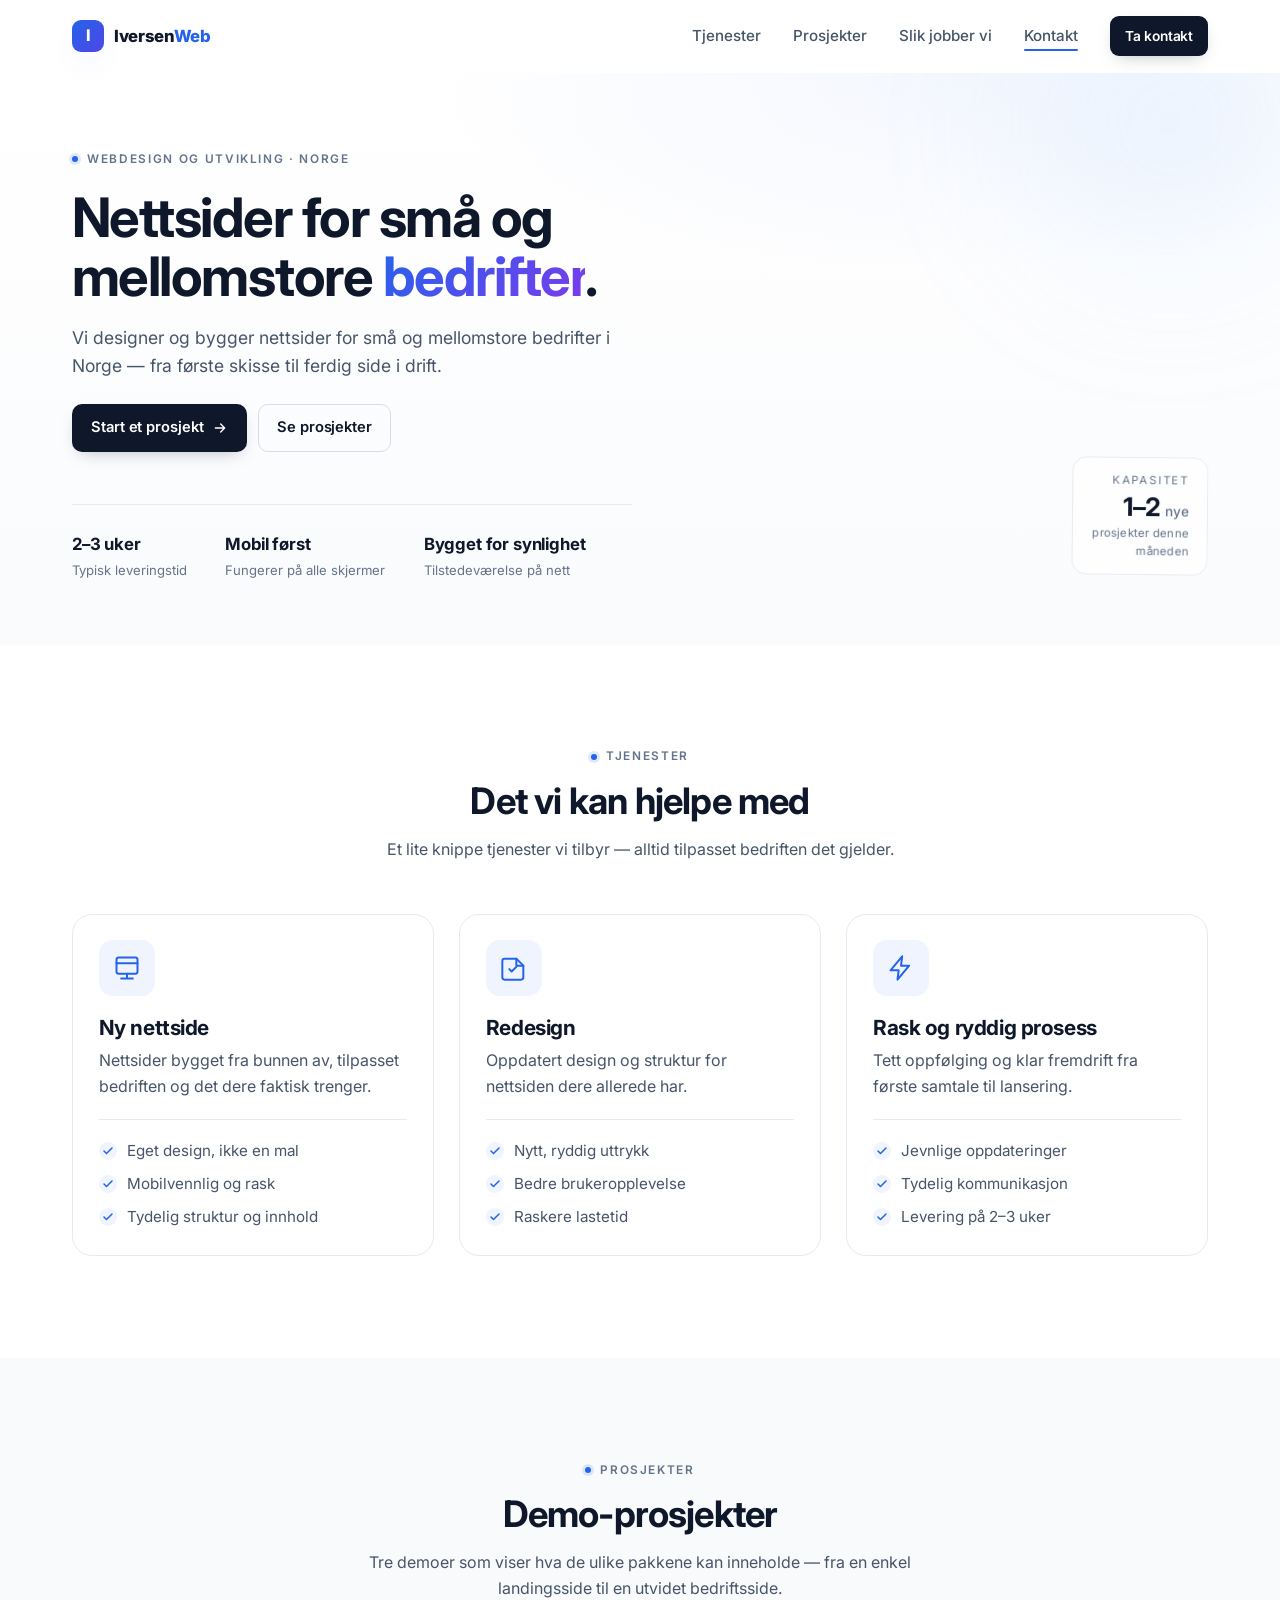
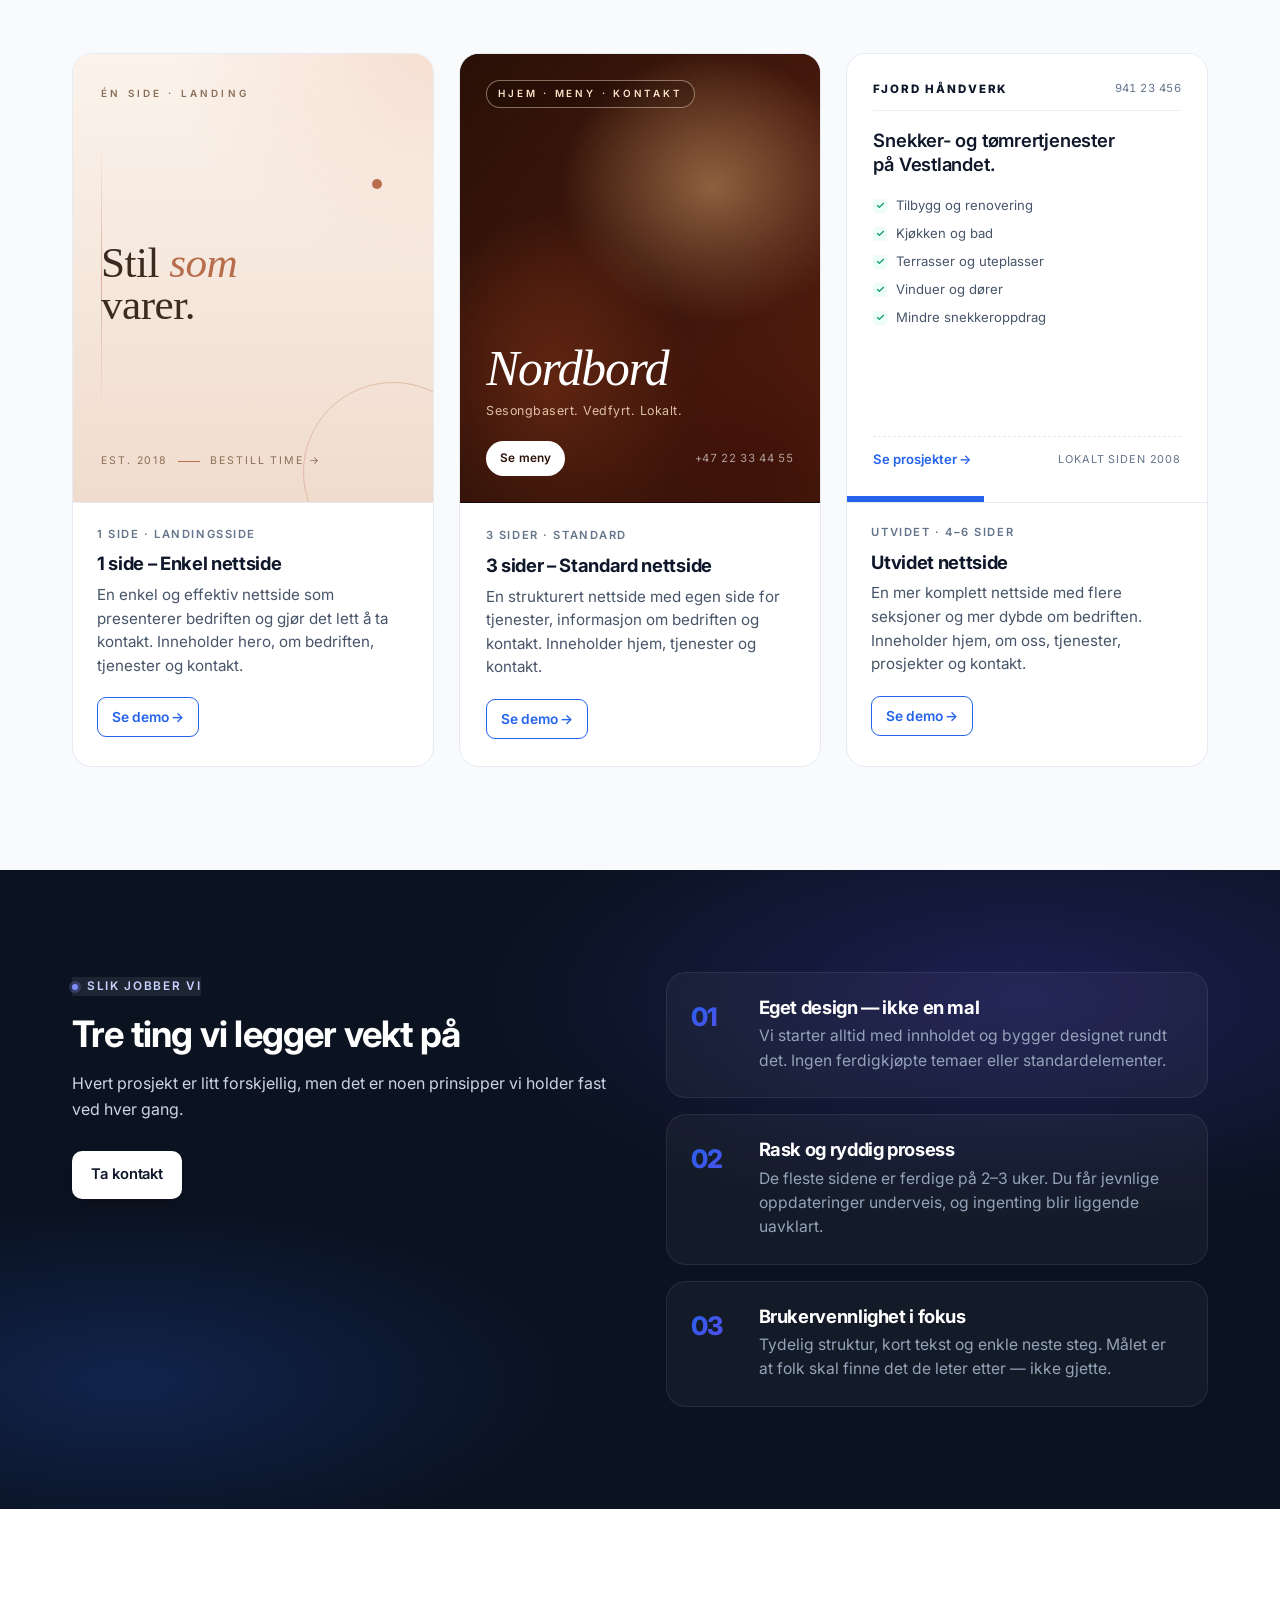
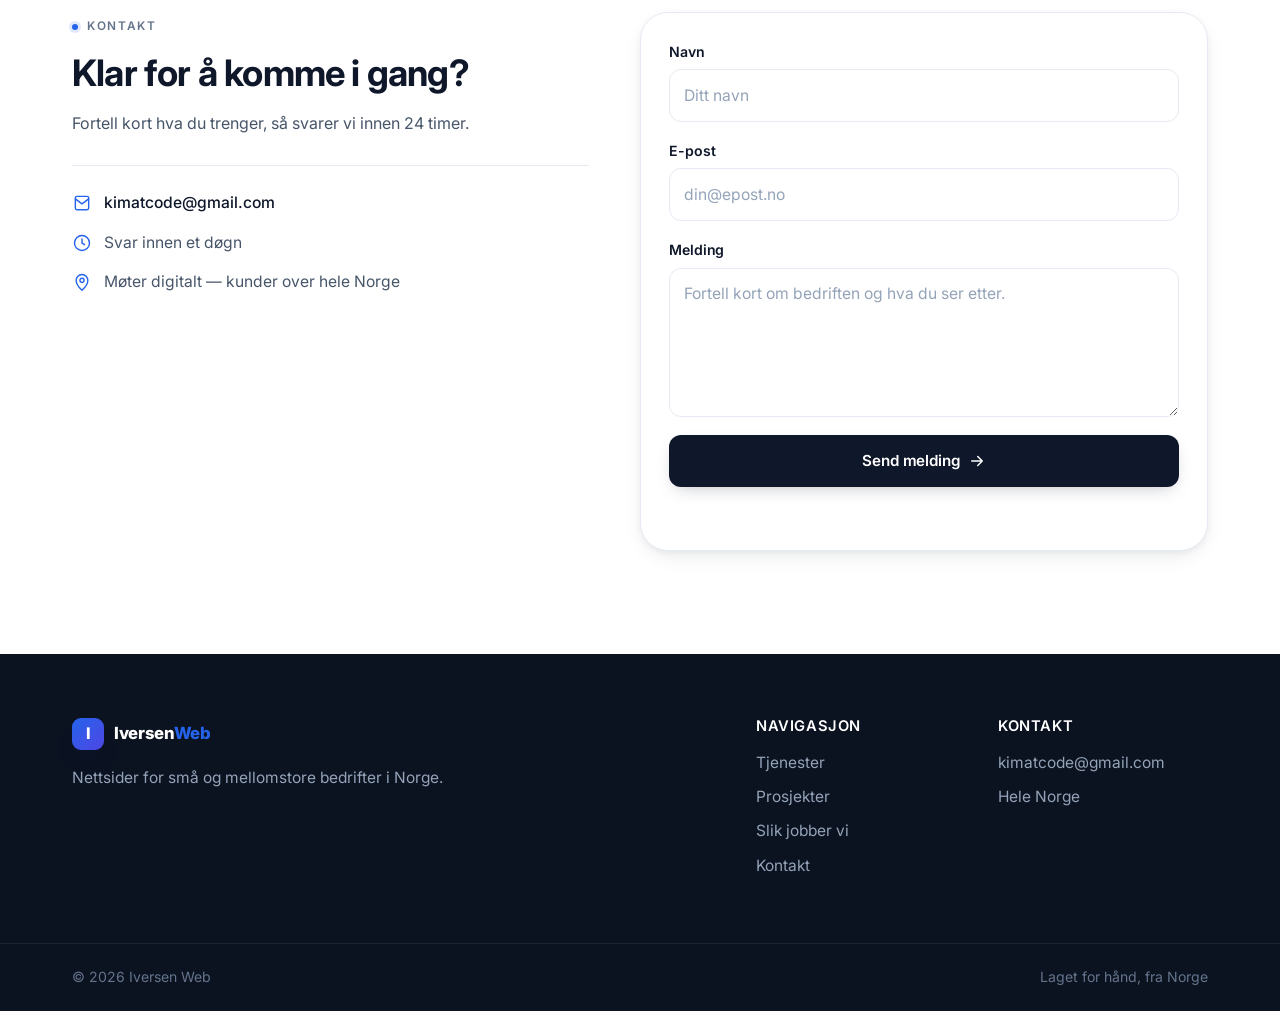
==== commit 93f1cf32: "Fix project structure and sync files Moved and synced project files into correct Git repository fold" ====
--- a/index.html
+++ b/index.html
@@ -1,4 +1,5 @@
 <!DOCTYPE html>
+<!-- TEST -->
 <html lang="nb">
 <head>
   <meta charset="UTF-8" />
@@ -13,7 +14,7 @@
 
   <!-- Open Graph -->
   <meta property="og:title" content="Iversen Web – Nettsider for små og mellomstore bedrifter" />
-  <meta property="og:description" content="Frilans webutvikler i Norge. Egne design fra bunnen av — ingen ferdigkjøpte temaer." />
+  <meta property="og:description" content="Webdesign og utvikling for små og mellomstore bedrifter i Norge. Egne design fra bunnen av — ingen ferdigkjøpte temaer." />
   <meta property="og:type" content="website" />
   <meta property="og:locale" content="nb_NO" />
 
@@ -44,7 +45,7 @@
         <ul class="nav-list">
           <li><a href="#services">Tjenester</a></li>
           <li><a href="#portfolio">Prosjekter</a></li>
-          <li><a href="#why">Slik jobber jeg</a></li>
+          <li><a href="#why">Slik jobber vi</a></li>
           <li><a href="#contact">Kontakt</a></li>
         </ul>
         <a href="#contact" class="btn btn-primary btn-sm nav-cta">Ta kontakt</a>
@@ -76,13 +77,13 @@
       <div class="container hero-inner">
         <div class="hero-content reveal">
           <span class="eyebrow">
-            <span class="dot"></span> Frilans webutvikler · Norge
+            <span class="dot"></span> Webdesign og utvikling · Norge
           </span>
           <h1 class="display">
             Nettsider for små og mellomstore <span class="text-gradient">bedrifter</span>.
           </h1>
           <p class="lead">
-            Jeg designer og bygger nettsider for små og mellomstore bedrifter
+            Vi designer og bygger nettsider for små og mellomstore bedrifter
             i Norge — fra første skisse til ferdig side i drift.
           </p>
 
@@ -106,17 +107,17 @@
               <span>Fungerer på alle skjermer</span>
             </li>
             <li>
-              <strong>SEO-klar</strong>
-              <span>Synlig i Google</span>
+              <strong>Bygget for synlighet</strong>
+              <span>Tilstedeværelse på nett</span>
             </li>
           </ul>
         </div>
 
         <aside class="hero-aside reveal" aria-label="Ledig kapasitet">
           <div class="hero-aside-frame">
-            <span class="hero-aside-tag">Ledig</span>
-            <strong class="hero-aside-num">2<small>/3</small></strong>
-            <span class="hero-aside-sub">plasser denne måneden</span>
+            <span class="hero-aside-tag">Kapasitet</span>
+            <strong class="hero-aside-num">1–2<small> nye</small></strong>
+            <span class="hero-aside-sub">prosjekter denne måneden</span>
           </div>
         </aside>
       </div>
@@ -127,9 +128,9 @@
       <div class="container">
         <header class="section-head reveal">
           <span class="eyebrow"><span class="dot"></span> Tjenester</span>
-          <h2 class="display-sm">Det jeg kan hjelpe med</h2>
+          <h2 class="display-sm">Det vi kan hjelpe med</h2>
           <p class="section-lead">
-            Et lite knippe ting jeg gjør ofte — alltid tilpasset bedriften det gjelder.
+            Et lite knippe tjenester vi tilbyr — alltid tilpasset bedriften det gjelder.
           </p>
         </header>
 
@@ -172,7 +173,7 @@
                 <path d="M13 2 3 14h7l-1 8 10-12h-7l1-8Z" stroke="currentColor" stroke-width="1.7" stroke-linejoin="round"/>
               </svg>
             </div>
-            <h3>Korte prosjekter</h3>
+            <h3>Rask og ryddig prosess</h3>
             <p>Tett oppfølging og klar fremdrift fra første samtale til lansering.</p>
             <ul class="service-points">
               <li>Jevnlige oppdateringer</li>
@@ -189,23 +190,23 @@
       <div class="container">
         <header class="section-head reveal">
           <span class="eyebrow"><span class="dot"></span> Prosjekter</span>
-          <h2 class="display-sm">Tre designkonsepter</h2>
+          <h2 class="display-sm">Demo-prosjekter</h2>
           <p class="section-lead">
-            Egne konsepter jeg har laget for å vise hvordan en nettside kan løses for ulike bransjer.
+            Tre demoer som viser hva de ulike pakkene kan inneholde — fra en enkel landingsside til en utvidet bedriftsside.
           </p>
         </header>
 
         <div class="grid grid-3 portfolio-grid">
           <!-- Project 1: Frisør — soft, elegant, editorial -->
           <article class="card project project--salon reveal">
-            <a href="prosjekter/frisor.html" class="project-media salon" aria-label="Se case-studie: Frisør">
+            <a href="prosjekter/frisor.html" class="project-media salon" aria-label="Se demo: 1 side – Enkel nettside">
               <div class="salon-stage">
-                <span class="salon-eyebrow">Salong · Oslo</span>
+                <span class="salon-eyebrow">Én side · Landing</span>
                 <h4 class="salon-title">Stil <em>som</em><br/>varer.</h4>
                 <div class="salon-meta">
                   <span>Est. 2018</span>
                   <span class="salon-line" aria-hidden="true"></span>
-                  <span>Karl Johans gate</span>
+                  <span>Bestill time →</span>
                 </div>
               </div>
               <span class="salon-circle" aria-hidden="true"></span>
@@ -213,41 +214,41 @@
               <span class="salon-stripe" aria-hidden="true"></span>
             </a>
             <div class="project-body">
-              <span class="tag">Frisør · Booking</span>
-              <h3>Frisørsalong</h3>
-              <p>Online booking, prisliste og bildegalleri — i et rolig, redaksjonelt uttrykk.</p>
-              <a href="prosjekter/frisor.html" class="btn btn-outline btn-sm">Se prosjekt →</a>
+              <span class="tag">1 side · Landingsside</span>
+              <h3>1 side – Enkel nettside</h3>
+              <p>En enkel og effektiv nettside som presenterer bedriften og gjør det lett å ta kontakt. Inneholder hero, om bedriften, tjenester og kontakt.</p>
+              <a href="prosjekter/frisor.html" class="btn btn-outline btn-sm">Se demo →</a>
             </div>
           </article>
 
           <!-- Project 2: Restaurant — image-driven, warm, magazine spread -->
           <article class="card project project--restaurant reveal">
-            <a href="prosjekter/nordbord.html" class="project-media restaurant" aria-label="Se case-studie: Restaurant Nordbord">
+            <a href="prosjekter/nordbord.html" class="project-media restaurant" aria-label="Se demo: 3 sider – Standard nettside">
               <div class="restaurant-photo" aria-hidden="true"></div>
               <div class="restaurant-grain" aria-hidden="true"></div>
               <div class="restaurant-stage">
-                <span class="restaurant-tag">Åpent · 17–23</span>
+                <span class="restaurant-tag">Hjem · Meny · Kontakt</span>
                 <div class="restaurant-bottom">
                   <h4 class="restaurant-title">Nordbord</h4>
                   <p class="restaurant-tagline">Sesongbasert. Vedfyrt. Lokalt.</p>
                   <div class="restaurant-actions">
-                    <span class="restaurant-cta">Reserver bord</span>
+                    <span class="restaurant-cta">Se meny</span>
                     <span class="restaurant-phone">+47 22 33 44 55</span>
                   </div>
                 </div>
               </div>
             </a>
             <div class="project-body">
-              <span class="tag">Restaurant · Meny</span>
-              <h3>Restaurant Nordbord</h3>
-              <p>Digital meny, bordreservasjon og bilder — et varmt uttrykk for en restaurant.</p>
-              <a href="prosjekter/nordbord.html" class="btn btn-outline btn-sm">Se prosjekt →</a>
+              <span class="tag">3 sider · Standard</span>
+              <h3>3 sider – Standard nettside</h3>
+              <p>En strukturert nettside med egen side for tjenester, informasjon om bedriften og kontakt. Inneholder hjem, tjenester og kontakt.</p>
+              <a href="prosjekter/nordbord.html" class="btn btn-outline btn-sm">Se demo →</a>
             </div>
           </article>
 
           <!-- Project 3: Lokal bedrift — clean, simple, practical -->
           <article class="card project project--local reveal">
-            <a href="prosjekter/fjord-handverk.html" class="project-media local" aria-label="Se case-studie: Fjord Håndverk">
+            <a href="prosjekter/fjord-handverk.html" class="project-media local" aria-label="Se demo: Utvidet nettside">
               <div class="local-stage">
                 <div class="local-top">
                   <b>Fjord Håndverk</b>
@@ -257,19 +258,21 @@
                 <ul class="local-services">
                   <li>Tilbygg og renovering</li>
                   <li>Kjøkken og bad</li>
-                  <li>Terrasser</li>
+                  <li>Terrasser og uteplasser</li>
+                  <li>Vinduer og dører</li>
+                  <li>Mindre snekkeroppdrag</li>
                 </ul>
                 <div class="local-foot">
-                  <span class="local-cta">Be om gratis befaring →</span>
+                  <span class="local-cta">Se prosjekter →</span>
                   <span class="local-since">Lokalt siden 2008</span>
                 </div>
               </div>
             </a>
             <div class="project-body">
-              <span class="tag">Håndverker · Lokal</span>
-              <h3>Fjord Håndverk</h3>
-              <p>Tjenester, referanser og en enkel måte å be om befaring på.</p>
-              <a href="prosjekter/fjord-handverk.html" class="btn btn-outline btn-sm">Se prosjekt →</a>
+              <span class="tag">Utvidet · 4–6 sider</span>
+              <h3>Utvidet nettside</h3>
+              <p>En mer komplett nettside med flere seksjoner og mer dybde om bedriften. Inneholder hjem, om oss, tjenester, prosjekter og kontakt.</p>
+              <a href="prosjekter/fjord-handverk.html" class="btn btn-outline btn-sm">Se demo →</a>
             </div>
           </article>
         </div>
@@ -280,10 +283,10 @@
     <section class="section why" id="why">
       <div class="container why-grid">
         <div class="why-intro reveal">
-          <span class="eyebrow"><span class="dot"></span> Slik jobber jeg</span>
-          <h2 class="display-sm">Tre ting jeg legger vekt på</h2>
+          <span class="eyebrow"><span class="dot"></span> Slik jobber vi</span>
+          <h2 class="display-sm">Tre ting vi legger vekt på</h2>
           <p class="section-lead">
-            Hvert prosjekt er litt forskjellig, men det er noen prinsipper jeg
+            Hvert prosjekt er litt forskjellig, men det er noen prinsipper vi
             holder fast ved hver gang.
           </p>
           <a href="#contact" class="btn btn-primary">Ta kontakt</a>
@@ -295,7 +298,7 @@
             <div>
               <h3>Eget design — ikke en mal</h3>
               <p>
-                Jeg starter alltid med innholdet og bygger designet rundt det.
+                Vi starter alltid med innholdet og bygger designet rundt det.
                 Ingen ferdigkjøpte temaer eller standardelementer.
               </p>
             </div>
@@ -303,7 +306,7 @@
           <li class="why-item reveal">
             <span class="why-num">02</span>
             <div>
-              <h3>Korte prosjekter</h3>
+              <h3>Rask og ryddig prosess</h3>
               <p>
                 De fleste sidene er ferdige på 2–3 uker. Du får jevnlige
                 oppdateringer underveis, og ingenting blir liggende uavklart.
@@ -313,7 +316,7 @@
           <li class="why-item reveal">
             <span class="why-num">03</span>
             <div>
-              <h3>Tenkt på besøkende</h3>
+              <h3>Brukervennlighet i fokus</h3>
               <p>
                 Tydelig struktur, kort tekst og enkle neste steg. Målet er at
                 folk skal finne det de leter etter — ikke gjette.
@@ -329,9 +332,9 @@
       <div class="container contact-grid">
         <div class="contact-intro reveal">
           <span class="eyebrow"><span class="dot"></span> Kontakt</span>
-          <h2 class="display-sm">Lurer du på noe?</h2>
+          <h2 class="display-sm">Klar for å komme i gang?</h2>
           <p class="section-lead">
-            Send en kort melding om hva du har i tankene, så svarer jeg innen et døgn.
+            Fortell kort hva du trenger, så svarer vi innen 24 timer.
           </p>
 
           <ul class="contact-info">
@@ -411,7 +414,7 @@
             </svg>
           </button>
 
-          <p class="form-status" id="formStatus" role="status" aria-live="polite"></p>
+          <p class="form-status" id="formStatus" role="status" aria-live="polite"></p> 
         </form>
       </div>
     </section>
@@ -434,7 +437,7 @@
           <ul>
             <li><a href="#services">Tjenester</a></li>
             <li><a href="#portfolio">Prosjekter</a></li>
-            <li><a href="#why">Slik jobber jeg</a></li>
+            <li><a href="#why">Slik jobber vi</a></li>
             <li><a href="#contact">Kontakt</a></li>
           </ul>
         </div>
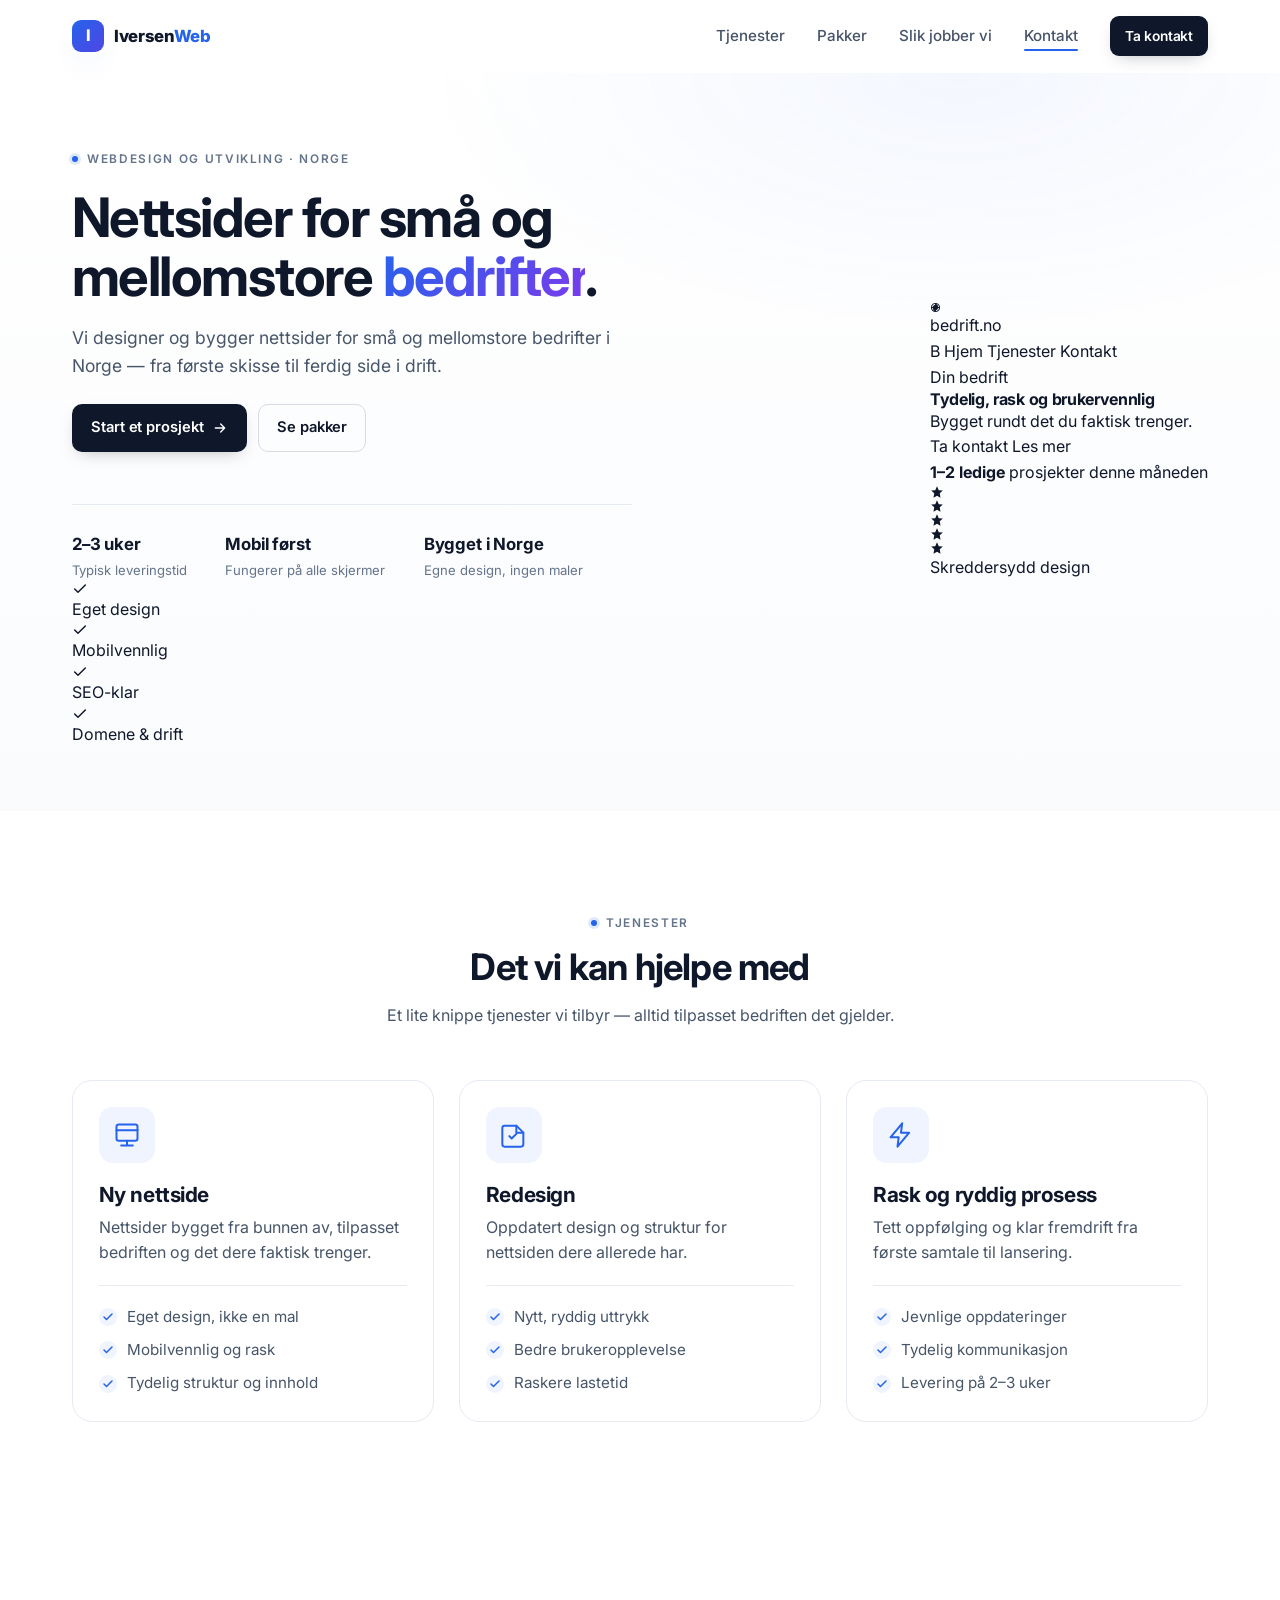
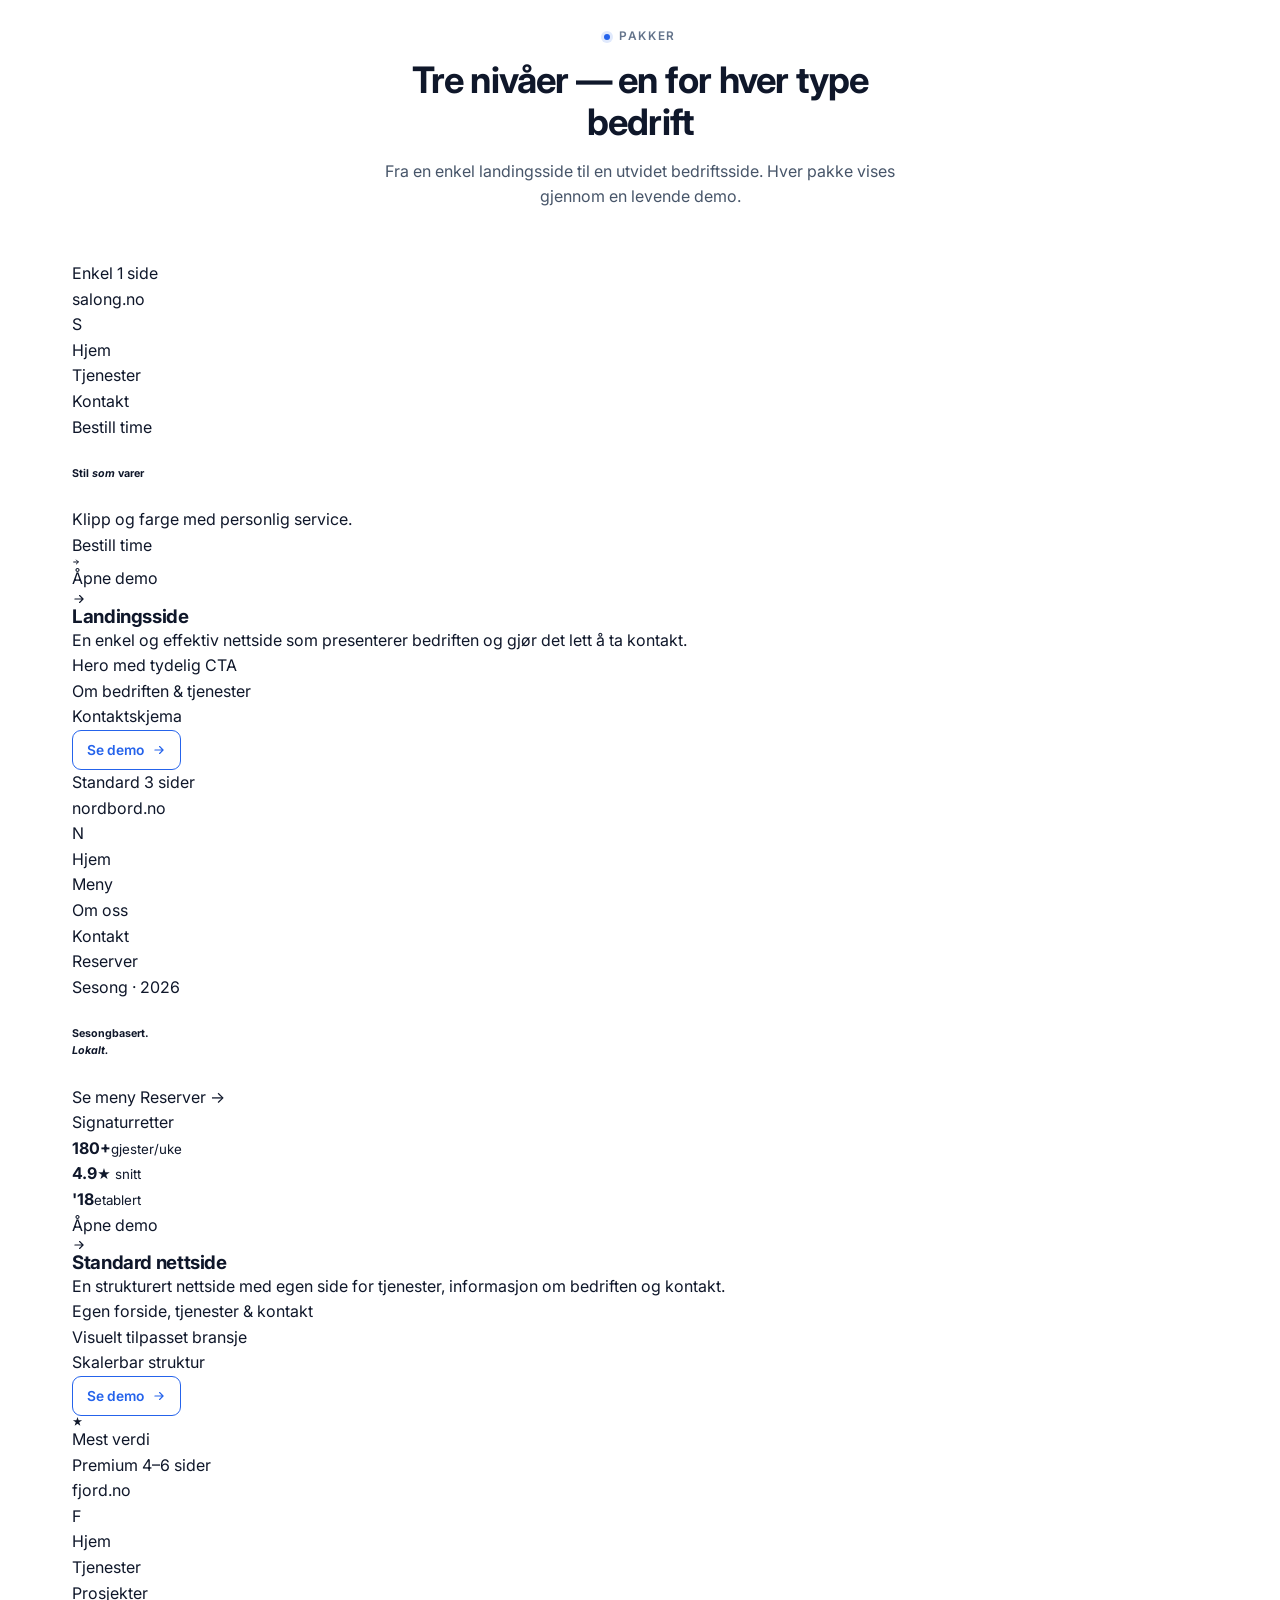
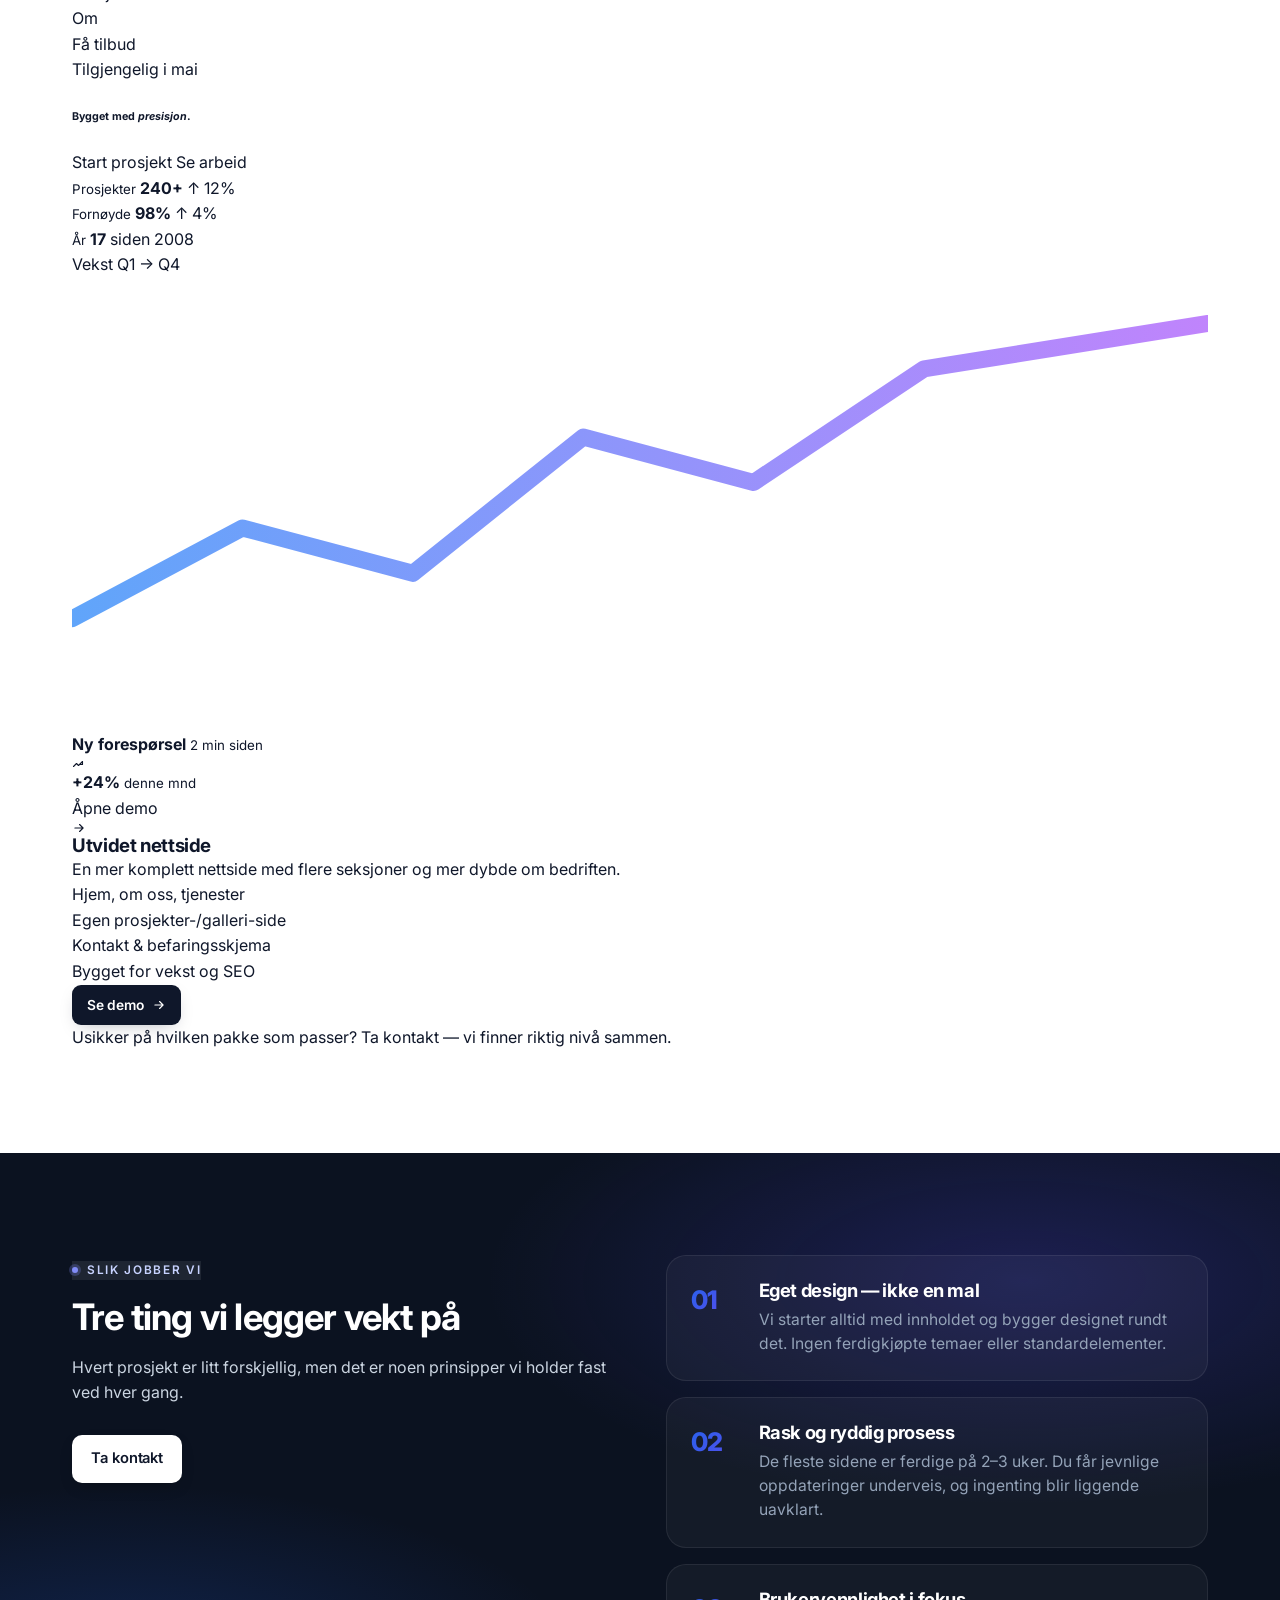
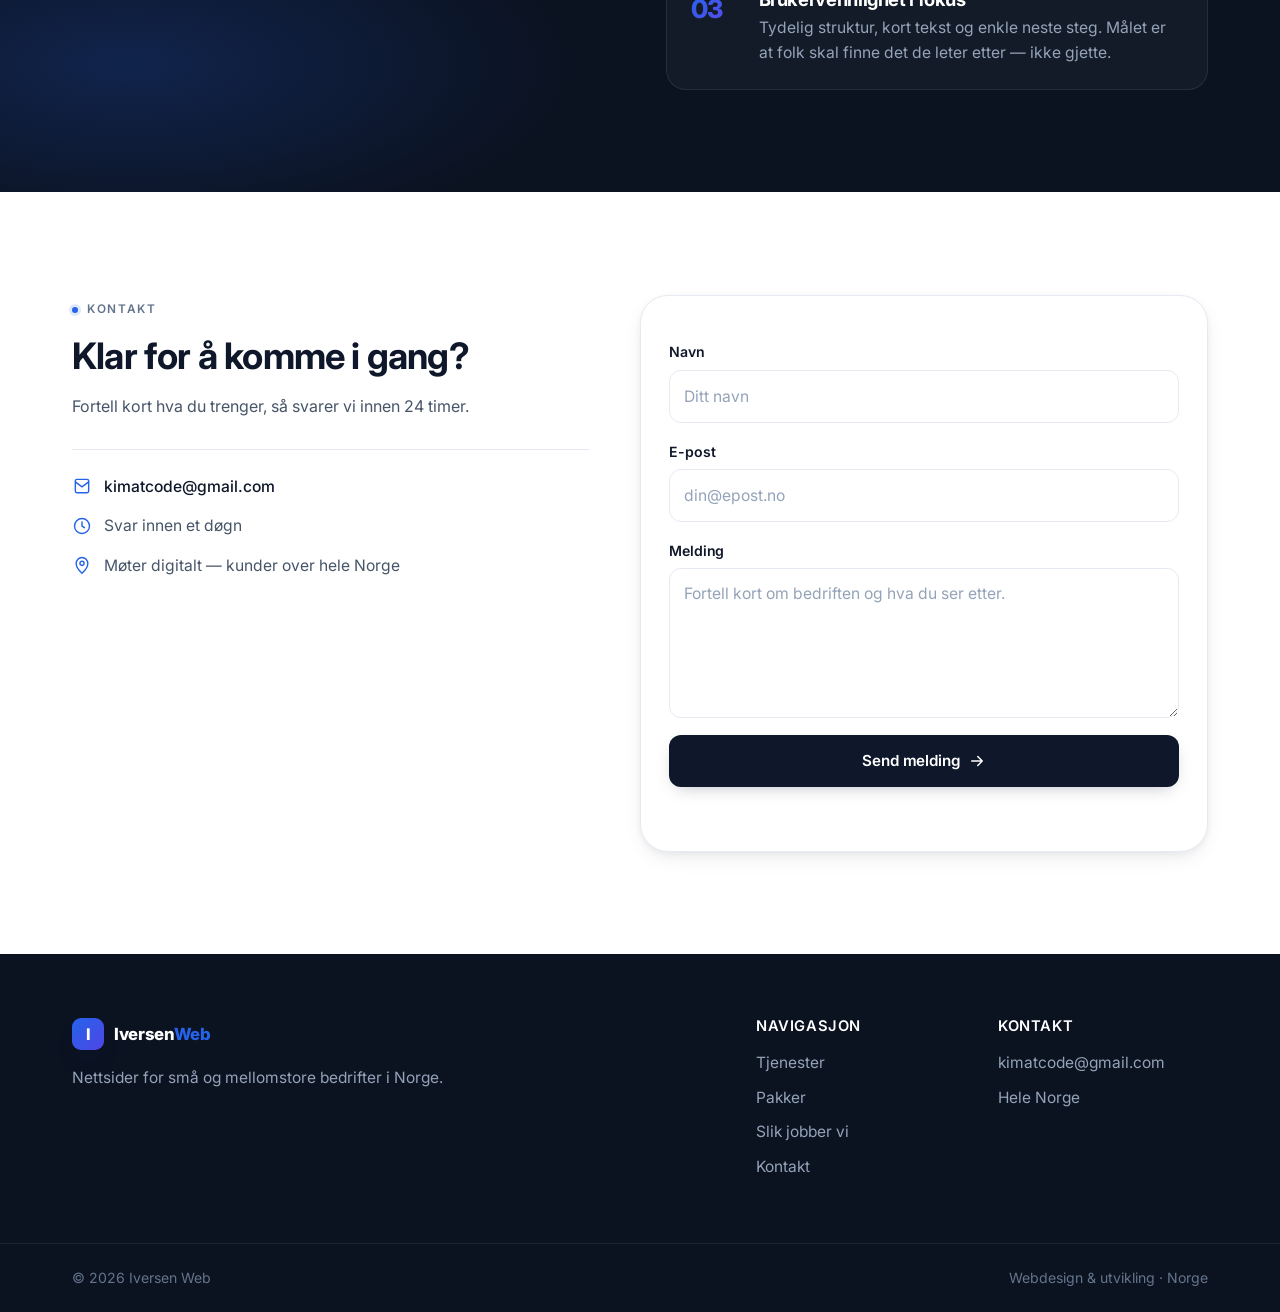
==== commit ec76175e: "Update index.html with design enhancements and content changes - Removed test comment and updated th" ====
--- a/index.html
+++ b/index.html
@@ -1,10 +1,9 @@
 <!DOCTYPE html>
-<!-- TEST -->
 <html lang="nb">
 <head>
   <meta charset="UTF-8" />
   <meta name="viewport" content="width=device-width, initial-scale=1.0" />
-  <meta name="theme-color" content="#0f172a" />
+  <meta name="theme-color" content="#0b1220" />
   <title>Iversen Web – Nettsider for små og mellomstore bedrifter</title>
   <meta
     name="description"
@@ -44,7 +43,7 @@
       <nav class="nav" id="nav" aria-label="Hovedmeny">
         <ul class="nav-list">
           <li><a href="#services">Tjenester</a></li>
-          <li><a href="#portfolio">Prosjekter</a></li>
+          <li><a href="#portfolio">Pakker</a></li>
           <li><a href="#why">Slik jobber vi</a></li>
           <li><a href="#contact">Kontakt</a></li>
         </ul>
@@ -69,18 +68,23 @@
     <!-- =============== HERO =============== -->
     <section class="hero" id="hero">
       <div class="hero-bg" aria-hidden="true">
-        <div class="blob blob-1"></div>
-        <div class="blob blob-2"></div>
-        <div class="grid-overlay"></div>
+        <div class="aurora">
+          <span class="aurora-blob aurora-1"></span>
+          <span class="aurora-blob aurora-2"></span>
+          <span class="aurora-blob aurora-3"></span>
+        </div>
+        <div class="hero-grid"></div>
+        <div class="hero-glow" data-parallax></div>
       </div>
 
       <div class="container hero-inner">
         <div class="hero-content reveal">
-          <span class="eyebrow">
+          <span class="eyebrow eyebrow-pill">
             <span class="dot"></span> Webdesign og utvikling · Norge
           </span>
-          <h1 class="display">
-            Nettsider for små og mellomstore <span class="text-gradient">bedrifter</span>.
+          <h1 class="display hero-display">
+            Nettsider for små og mellomstore
+            <span class="text-gradient text-gradient-anim">bedrifter</span>.
           </h1>
           <p class="lead">
             Vi designer og bygger nettsider for små og mellomstore bedrifter
@@ -88,13 +92,13 @@
           </p>
 
           <div class="hero-cta">
-            <a href="#contact" class="btn btn-primary">
+            <a href="#contact" class="btn btn-primary btn-glow">
               Start et prosjekt
               <svg width="16" height="16" viewBox="0 0 24 24" fill="none" aria-hidden="true">
                 <path d="M5 12h14M13 6l6 6-6 6" stroke="currentColor" stroke-width="2" stroke-linecap="round" stroke-linejoin="round"/>
               </svg>
             </a>
-            <a href="#portfolio" class="btn btn-ghost">Se prosjekter</a>
+            <a href="#portfolio" class="btn btn-ghost">Se pakker</a>
           </div>
 
           <ul class="hero-meta" aria-label="Nøkkelpunkter">
@@ -107,19 +111,103 @@
               <span>Fungerer på alle skjermer</span>
             </li>
             <li>
-              <strong>Bygget for synlighet</strong>
-              <span>Tilstedeværelse på nett</span>
+              <strong>Bygget i Norge</strong>
+              <span>Egne design, ingen maler</span>
             </li>
           </ul>
         </div>
 
-        <aside class="hero-aside reveal" aria-label="Ledig kapasitet">
-          <div class="hero-aside-frame">
-            <span class="hero-aside-tag">Kapasitet</span>
-            <strong class="hero-aside-num">1–2<small> nye</small></strong>
-            <span class="hero-aside-sub">prosjekter denne måneden</span>
+        <aside class="hero-showcase reveal" aria-label="Eksempel-nettside">
+          <div class="hero-browser" data-tilt>
+            <div class="browser-bar">
+              <span class="browser-dots" aria-hidden="true">
+                <span></span><span></span><span></span>
+              </span>
+              <span class="browser-url">
+                <svg width="11" height="11" viewBox="0 0 24 24" fill="none" aria-hidden="true">
+                  <path d="M12 2a10 10 0 1 0 0 20 10 10 0 0 0 0-20Zm-1 17.93A8.01 8.01 0 0 1 4.07 13H6a8 8 0 0 0 5 6.93Zm-5-9H4.07A8.01 8.01 0 0 1 11 4.07V6a8 8 0 0 0-5 4.93ZM13 4.07A8.01 8.01 0 0 1 19.93 11H18a8 8 0 0 0-5-6.93Zm5 9h1.93A8.01 8.01 0 0 1 13 19.93V18a8 8 0 0 0 5-4.93Z" fill="currentColor"/>
+                </svg>
+                bedrift.no
+              </span>
+              <span class="browser-action" aria-hidden="true"></span>
+            </div>
+            <div class="browser-body">
+              <div class="bp-nav">
+                <span class="bp-nav-logo">B</span>
+                <span class="bp-nav-link">Hjem</span>
+                <span class="bp-nav-link">Tjenester</span>
+                <span class="bp-nav-link">Kontakt</span>
+              </div>
+
+              <span class="bp-eyebrow">Din bedrift</span>
+              <h4 class="bp-title">Tydelig, rask og <span>brukervennlig</span></h4>
+              <p class="bp-lead">Bygget rundt det du faktisk trenger.</p>
+
+              <div class="bp-actions">
+                <span class="bp-btn bp-btn-primary">Ta kontakt</span>
+                <span class="bp-btn bp-btn-ghost">Les mer</span>
+              </div>
+
+              <div class="bp-cards">
+                <div class="bp-card">
+                  <span class="bp-card-bar"></span>
+                  <span class="bp-card-bar bp-card-bar-sm"></span>
+                </div>
+                <div class="bp-card">
+                  <span class="bp-card-bar"></span>
+                  <span class="bp-card-bar bp-card-bar-sm"></span>
+                </div>
+                <div class="bp-card">
+                  <span class="bp-card-bar"></span>
+                  <span class="bp-card-bar bp-card-bar-sm"></span>
+                </div>
+              </div>
+            </div>
+          </div>
+
+          <div class="hero-float-card" aria-hidden="true">
+            <span class="float-card-pulse">
+              <span class="pulse-dot"></span>
+            </span>
+            <div>
+              <strong>1–2 ledige</strong>
+              <span>prosjekter denne måneden</span>
+            </div>
+          </div>
+
+          <div class="hero-rating-card" aria-hidden="true">
+            <div class="rating-stars">
+              <svg viewBox="0 0 24 24" width="14" height="14"><path d="M12 2l3 7 7 .6-5.3 4.7L18 22l-6-3.6L6 22l1.3-7.7L2 9.6 9 9l3-7Z" fill="currentColor"/></svg>
+              <svg viewBox="0 0 24 24" width="14" height="14"><path d="M12 2l3 7 7 .6-5.3 4.7L18 22l-6-3.6L6 22l1.3-7.7L2 9.6 9 9l3-7Z" fill="currentColor"/></svg>
+              <svg viewBox="0 0 24 24" width="14" height="14"><path d="M12 2l3 7 7 .6-5.3 4.7L18 22l-6-3.6L6 22l1.3-7.7L2 9.6 9 9l3-7Z" fill="currentColor"/></svg>
+              <svg viewBox="0 0 24 24" width="14" height="14"><path d="M12 2l3 7 7 .6-5.3 4.7L18 22l-6-3.6L6 22l1.3-7.7L2 9.6 9 9l3-7Z" fill="currentColor"/></svg>
+              <svg viewBox="0 0 24 24" width="14" height="14"><path d="M12 2l3 7 7 .6-5.3 4.7L18 22l-6-3.6L6 22l1.3-7.7L2 9.6 9 9l3-7Z" fill="currentColor"/></svg>
+            </div>
+            <span>Skreddersydd design</span>
           </div>
         </aside>
+      </div>
+
+      <!-- Trust strip -->
+      <div class="container">
+        <ul class="trust-strip reveal" aria-label="Inkludert i alle pakker">
+          <li>
+            <svg width="16" height="16" viewBox="0 0 24 24" fill="none"><path d="M20 6 9 17l-5-5" stroke="currentColor" stroke-width="2.2" stroke-linecap="round" stroke-linejoin="round"/></svg>
+            Eget design
+          </li>
+          <li>
+            <svg width="16" height="16" viewBox="0 0 24 24" fill="none"><path d="M20 6 9 17l-5-5" stroke="currentColor" stroke-width="2.2" stroke-linecap="round" stroke-linejoin="round"/></svg>
+            Mobilvennlig
+          </li>
+          <li>
+            <svg width="16" height="16" viewBox="0 0 24 24" fill="none"><path d="M20 6 9 17l-5-5" stroke="currentColor" stroke-width="2.2" stroke-linecap="round" stroke-linejoin="round"/></svg>
+            SEO-klar
+          </li>
+          <li>
+            <svg width="16" height="16" viewBox="0 0 24 24" fill="none"><path d="M20 6 9 17l-5-5" stroke="currentColor" stroke-width="2.2" stroke-linecap="round" stroke-linejoin="round"/></svg>
+            Domene &amp; drift
+          </li>
+        </ul>
       </div>
     </section>
 
@@ -136,6 +224,7 @@
 
         <div class="grid grid-3">
           <article class="card service reveal">
+            <div class="service-glow" aria-hidden="true"></div>
             <div class="icon" aria-hidden="true">
               <svg viewBox="0 0 24 24" width="28" height="28" fill="none">
                 <path d="M3 5a2 2 0 0 1 2-2h14a2 2 0 0 1 2 2v10a2 2 0 0 1-2 2H5a2 2 0 0 1-2-2V5Z" stroke="currentColor" stroke-width="1.7"/>
@@ -152,6 +241,7 @@
           </article>
 
           <article class="card service reveal">
+            <div class="service-glow" aria-hidden="true"></div>
             <div class="icon" aria-hidden="true">
               <svg viewBox="0 0 24 24" width="28" height="28" fill="none">
                 <path d="M4 4h10l6 6v10a2 2 0 0 1-2 2H4a2 2 0 0 1-2-2V6a2 2 0 0 1 2-2Z" stroke="currentColor" stroke-width="1.7" stroke-linejoin="round"/>
@@ -168,6 +258,7 @@
           </article>
 
           <article class="card service reveal">
+            <div class="service-glow" aria-hidden="true"></div>
             <div class="icon" aria-hidden="true">
               <svg viewBox="0 0 24 24" width="28" height="28" fill="none">
                 <path d="M13 2 3 14h7l-1 8 10-12h-7l1-8Z" stroke="currentColor" stroke-width="1.7" stroke-linejoin="round"/>
@@ -185,102 +276,341 @@
       </div>
     </section>
 
-    <!-- =============== PORTFOLIO =============== -->
-    <section class="section portfolio" id="portfolio">
+    <!-- =============== PACKAGES =============== -->
+    <section class="section packages" id="portfolio">
+      <div class="packages-bg" aria-hidden="true"></div>
       <div class="container">
         <header class="section-head reveal">
-          <span class="eyebrow"><span class="dot"></span> Prosjekter</span>
-          <h2 class="display-sm">Demo-prosjekter</h2>
+          <span class="eyebrow"><span class="dot"></span> Pakker</span>
+          <h2 class="display-sm">Tre nivåer — en for hver type bedrift</h2>
           <p class="section-lead">
-            Tre demoer som viser hva de ulike pakkene kan inneholde — fra en enkel landingsside til en utvidet bedriftsside.
+            Fra en enkel landingsside til en utvidet bedriftsside. Hver pakke vises gjennom en levende demo.
           </p>
         </header>
 
-        <div class="grid grid-3 portfolio-grid">
-          <!-- Project 1: Frisør — soft, elegant, editorial -->
-          <article class="card project project--salon reveal">
-            <a href="prosjekter/frisor.html" class="project-media salon" aria-label="Se demo: 1 side – Enkel nettside">
-              <div class="salon-stage">
-                <span class="salon-eyebrow">Én side · Landing</span>
-                <h4 class="salon-title">Stil <em>som</em><br/>varer.</h4>
-                <div class="salon-meta">
-                  <span>Est. 2018</span>
-                  <span class="salon-line" aria-hidden="true"></span>
-                  <span>Bestill time →</span>
-                </div>
-              </div>
-              <span class="salon-circle" aria-hidden="true"></span>
-              <span class="salon-dot" aria-hidden="true"></span>
-              <span class="salon-stripe" aria-hidden="true"></span>
-            </a>
-            <div class="project-body">
-              <span class="tag">1 side · Landingsside</span>
-              <h3>1 side – Enkel nettside</h3>
-              <p>En enkel og effektiv nettside som presenterer bedriften og gjør det lett å ta kontakt. Inneholder hero, om bedriften, tjenester og kontakt.</p>
-              <a href="prosjekter/frisor.html" class="btn btn-outline btn-sm">Se demo →</a>
-            </div>
-          </article>
-
-          <!-- Project 2: Restaurant — image-driven, warm, magazine spread -->
-          <article class="card project project--restaurant reveal">
-            <a href="prosjekter/nordbord.html" class="project-media restaurant" aria-label="Se demo: 3 sider – Standard nettside">
-              <div class="restaurant-photo" aria-hidden="true"></div>
-              <div class="restaurant-grain" aria-hidden="true"></div>
-              <div class="restaurant-stage">
-                <span class="restaurant-tag">Hjem · Meny · Kontakt</span>
-                <div class="restaurant-bottom">
-                  <h4 class="restaurant-title">Nordbord</h4>
-                  <p class="restaurant-tagline">Sesongbasert. Vedfyrt. Lokalt.</p>
-                  <div class="restaurant-actions">
-                    <span class="restaurant-cta">Se meny</span>
-                    <span class="restaurant-phone">+47 22 33 44 55</span>
+        <div class="packages-grid">
+
+          <!-- ===== TIER 1: ENKEL ===== -->
+          <article class="package package--tier-1 reveal">
+            <header class="package-head">
+              <span class="package-tier">
+                <span class="tier-bullet" aria-hidden="true"></span>
+                Enkel
+              </span>
+              <span class="package-pages">1 side</span>
+            </header>
+
+            <a href="demoer/pakke-1/index.html" class="package-preview" aria-label="Se demo: Enkel nettside">
+              <div class="demo demo--enkel">
+                <div class="demo-frame">
+                  <div class="demo-chrome">
+                    <span class="demo-chrome-dots" aria-hidden="true"><i></i><i></i><i></i></span>
+                    <span class="demo-chrome-url">salong.no</span>
+                  </div>
+                  <div class="demo-page demo-page--enkel">
+                    <nav class="demo-nav">
+                      <span class="demo-logo">S</span>
+                      <ul class="demo-nav-links">
+                        <li>Hjem</li>
+                        <li>Tjenester</li>
+                        <li>Kontakt</li>
+                      </ul>
+                    </nav>
+
+                    <div class="demo-hero-1">
+                      <span class="demo-pill">Bestill time</span>
+                      <h6 class="demo-h">Stil <em>som</em> varer</h6>
+                      <p class="demo-p">Klipp og farge med personlig service.</p>
+                      <span class="demo-btn demo-btn--dark">
+                        Bestill time
+                        <svg width="8" height="8" viewBox="0 0 24 24" fill="none"><path d="M5 12h14M13 6l6 6-6 6" stroke="currentColor" stroke-width="3" stroke-linecap="round"/></svg>
+                      </span>
+                    </div>
+
+                    <div class="demo-thumbs">
+                      <span class="demo-thumb demo-thumb-1"></span>
+                      <span class="demo-thumb demo-thumb-2"></span>
+                    </div>
                   </div>
                 </div>
               </div>
+
+              <span class="package-hover-cue" aria-hidden="true">
+                Åpne demo
+                <svg width="14" height="14" viewBox="0 0 24 24" fill="none"><path d="M5 12h14M13 6l6 6-6 6" stroke="currentColor" stroke-width="2" stroke-linecap="round" stroke-linejoin="round"/></svg>
+              </span>
             </a>
-            <div class="project-body">
-              <span class="tag">3 sider · Standard</span>
-              <h3>3 sider – Standard nettside</h3>
-              <p>En strukturert nettside med egen side for tjenester, informasjon om bedriften og kontakt. Inneholder hjem, tjenester og kontakt.</p>
-              <a href="prosjekter/nordbord.html" class="btn btn-outline btn-sm">Se demo →</a>
+
+            <div class="package-body">
+              <h3>Landingsside</h3>
+              <p>En enkel og effektiv nettside som presenterer bedriften og gjør det lett å ta kontakt.</p>
+              <ul class="package-features">
+                <li>Hero med tydelig CTA</li>
+                <li>Om bedriften &amp; tjenester</li>
+                <li>Kontaktskjema</li>
+              </ul>
+              <a href="demoer/pakke-1/index.html" class="btn btn-outline btn-sm package-cta">
+                Se demo
+                <svg width="14" height="14" viewBox="0 0 24 24" fill="none"><path d="M5 12h14M13 6l6 6-6 6" stroke="currentColor" stroke-width="2" stroke-linecap="round" stroke-linejoin="round"/></svg>
+              </a>
             </div>
           </article>
 
-          <!-- Project 3: Lokal bedrift — clean, simple, practical -->
-          <article class="card project project--local reveal">
-            <a href="prosjekter/fjord-handverk.html" class="project-media local" aria-label="Se demo: Utvidet nettside">
-              <div class="local-stage">
-                <div class="local-top">
-                  <b>Fjord Håndverk</b>
-                  <span class="local-phone">941 23 456</span>
-                </div>
-                <h4 class="local-title">Snekker- og tømrertjenester på Vestlandet.</h4>
-                <ul class="local-services">
-                  <li>Tilbygg og renovering</li>
-                  <li>Kjøkken og bad</li>
-                  <li>Terrasser og uteplasser</li>
-                  <li>Vinduer og dører</li>
-                  <li>Mindre snekkeroppdrag</li>
-                </ul>
-                <div class="local-foot">
-                  <span class="local-cta">Se prosjekter →</span>
-                  <span class="local-since">Lokalt siden 2008</span>
+          <!-- ===== TIER 2: STANDARD ===== -->
+          <article class="package package--tier-2 reveal">
+            <header class="package-head">
+              <span class="package-tier">
+                <span class="tier-bullet" aria-hidden="true"></span>
+                Standard
+              </span>
+              <span class="package-pages">3 sider</span>
+            </header>
+
+            <a href="demoer/pakke-2/index.html" class="package-preview" aria-label="Se demo: Standard nettside">
+              <div class="demo demo--standard">
+                <div class="demo-frame">
+                  <div class="demo-chrome">
+                    <span class="demo-chrome-dots" aria-hidden="true"><i></i><i></i><i></i></span>
+                    <span class="demo-chrome-url">nordbord.no</span>
+                  </div>
+                  <div class="demo-page demo-page--standard">
+                    <nav class="demo-nav demo-nav--warm">
+                      <span class="demo-logo demo-logo--serif">N</span>
+                      <ul class="demo-nav-links">
+                        <li>Hjem</li>
+                        <li>Meny</li>
+                        <li>Om oss</li>
+                        <li>Kontakt</li>
+                      </ul>
+                      <span class="demo-nav-cta">Reserver</span>
+                    </nav>
+
+                    <div class="demo-hero-2">
+                      <div class="demo-hero-2-text">
+                        <span class="demo-eyebrow-2">Sesong · 2026</span>
+                        <h6 class="demo-h demo-h--serif">Sesongbasert.<br/><em>Lokalt.</em></h6>
+                        <div class="demo-actions">
+                          <span class="demo-btn demo-btn--solid">Se meny</span>
+                          <span class="demo-btn demo-btn--text">Reserver →</span>
+                        </div>
+                      </div>
+                      <div class="demo-hero-2-img" aria-hidden="true">
+                        <span class="demo-hero-2-img-shine"></span>
+                      </div>
+                    </div>
+
+                    <div class="demo-section-label">Signaturretter</div>
+
+                    <div class="demo-cards-row">
+                      <div class="demo-card-mini">
+                        <span class="demo-card-img demo-card-img-a"></span>
+                        <span class="demo-bar"></span>
+                        <span class="demo-bar demo-bar--sm"></span>
+                      </div>
+                      <div class="demo-card-mini">
+                        <span class="demo-card-img demo-card-img-b"></span>
+                        <span class="demo-bar"></span>
+                        <span class="demo-bar demo-bar--sm"></span>
+                      </div>
+                      <div class="demo-card-mini">
+                        <span class="demo-card-img demo-card-img-c"></span>
+                        <span class="demo-bar"></span>
+                        <span class="demo-bar demo-bar--sm"></span>
+                      </div>
+                    </div>
+
+                    <div class="demo-stats-row">
+                      <div><b>180+</b><small>gjester/uke</small></div>
+                      <div><b>4.9</b><small>★ snitt</small></div>
+                      <div><b>'18</b><small>etablert</small></div>
+                    </div>
+                  </div>
                 </div>
               </div>
+
+              <span class="package-hover-cue" aria-hidden="true">
+                Åpne demo
+                <svg width="14" height="14" viewBox="0 0 24 24" fill="none"><path d="M5 12h14M13 6l6 6-6 6" stroke="currentColor" stroke-width="2" stroke-linecap="round" stroke-linejoin="round"/></svg>
+              </span>
             </a>
-            <div class="project-body">
-              <span class="tag">Utvidet · 4–6 sider</span>
+
+            <div class="package-body">
+              <h3>Standard nettside</h3>
+              <p>En strukturert nettside med egen side for tjenester, informasjon om bedriften og kontakt.</p>
+              <ul class="package-features">
+                <li>Egen forside, tjenester &amp; kontakt</li>
+                <li>Visuelt tilpasset bransje</li>
+                <li>Skalerbar struktur</li>
+              </ul>
+              <a href="demoer/pakke-2/index.html" class="btn btn-outline btn-sm package-cta">
+                Se demo
+                <svg width="14" height="14" viewBox="0 0 24 24" fill="none"><path d="M5 12h14M13 6l6 6-6 6" stroke="currentColor" stroke-width="2" stroke-linecap="round" stroke-linejoin="round"/></svg>
+              </a>
+            </div>
+          </article>
+
+          <!-- ===== TIER 3: PREMIUM ===== -->
+          <article class="package package--tier-3 package--featured reveal">
+            <span class="package-glow" aria-hidden="true"></span>
+            <span class="package-ribbon">
+              <svg width="11" height="11" viewBox="0 0 24 24" fill="none" aria-hidden="true">
+                <path d="m12 2 2.4 7.4H22l-6.2 4.5 2.4 7.4L12 16.8l-6.2 4.5 2.4-7.4L2 9.4h7.6L12 2Z" fill="currentColor"/>
+              </svg>
+              Mest verdi
+            </span>
+            <header class="package-head">
+              <span class="package-tier package-tier--premium">
+                <span class="tier-bullet" aria-hidden="true"></span>
+                Premium
+              </span>
+              <span class="package-pages">4–6 sider</span>
+            </header>
+
+            <a href="demoer/pakke-3/index.html" class="package-preview" aria-label="Se demo: Utvidet nettside">
+              <div class="demo demo--premium">
+                <div class="demo-aura" aria-hidden="true"></div>
+
+                <div class="demo-frame demo-frame--dark">
+                  <div class="demo-chrome demo-chrome--dark">
+                    <span class="demo-chrome-dots" aria-hidden="true"><i></i><i></i><i></i></span>
+                    <span class="demo-chrome-url">fjord.no</span>
+                  </div>
+                  <div class="demo-page demo-page--premium">
+                    <div class="demo-page-glow" aria-hidden="true"></div>
+
+                    <nav class="demo-nav demo-nav--premium">
+                      <span class="demo-logo demo-logo--glow">F</span>
+                      <ul class="demo-nav-links">
+                        <li>Hjem</li>
+                        <li>Tjenester</li>
+                        <li>Prosjekter</li>
+                        <li>Om</li>
+                      </ul>
+                      <span class="demo-nav-cta demo-nav-cta--glow">Få tilbud</span>
+                    </nav>
+
+                    <div class="demo-hero-3">
+                      <span class="demo-eyebrow-3">
+                        <span class="demo-eyebrow-dot"></span>
+                        Tilgjengelig i mai
+                      </span>
+                      <h6 class="demo-h demo-h--light">
+                        Bygget med <em>presisjon</em>.
+                      </h6>
+                      <div class="demo-actions">
+                        <span class="demo-btn demo-btn--gradient">Start prosjekt</span>
+                        <span class="demo-btn demo-btn--ghost-dark">Se arbeid</span>
+                      </div>
+                    </div>
+
+                    <div class="demo-kpis">
+                      <div class="demo-kpi">
+                        <small>Prosjekter</small>
+                        <b><span data-counter="240" data-suffix="+">240+</span></b>
+                        <span class="demo-kpi-trend">↑ 12%</span>
+                      </div>
+                      <div class="demo-kpi">
+                        <small>Fornøyde</small>
+                        <b><span data-counter="98" data-suffix="%">98%</span></b>
+                        <span class="demo-kpi-trend">↑ 4%</span>
+                      </div>
+                      <div class="demo-kpi">
+                        <small>År</small>
+                        <b><span data-counter="17">17</span></b>
+                        <span class="demo-kpi-trend">siden 2008</span>
+                      </div>
+                    </div>
+
+                    <div class="demo-chart">
+                      <div class="demo-chart-head">
+                        <span class="demo-chart-title">Vekst</span>
+                        <span class="demo-chart-sub">Q1 → Q4</span>
+                      </div>
+                      <div class="demo-chart-body">
+                        <div class="demo-chart-grid" aria-hidden="true"></div>
+                        <div class="demo-chart-bars" aria-hidden="true">
+                          <span style="--h:32%"></span>
+                          <span style="--h:48%"></span>
+                          <span style="--h:42%"></span>
+                          <span style="--h:65%"></span>
+                          <span style="--h:58%"></span>
+                          <span style="--h:78%"></span>
+                          <span style="--h:88%"></span>
+                        </div>
+                        <svg class="demo-chart-line" viewBox="0 0 100 40" preserveAspectRatio="none" aria-hidden="true">
+                          <defs>
+                            <linearGradient id="chartLine" x1="0" x2="1" y1="0" y2="0">
+                              <stop offset="0%" stop-color="#60a5fa"/>
+                              <stop offset="100%" stop-color="#c084fc"/>
+                            </linearGradient>
+                          </defs>
+                          <path d="M0 30 L15 22 L30 26 L45 14 L60 18 L75 8 L100 4"
+                                fill="none" stroke="url(#chartLine)" stroke-width="1.5"
+                                stroke-linecap="round" stroke-linejoin="round" pathLength="100"/>
+                        </svg>
+                      </div>
+                    </div>
+                  </div>
+                </div>
+
+                <!-- Floating elements outside the frame -->
+                <div class="demo-float demo-float-1" aria-hidden="true">
+                  <span class="demo-float-pulse"><span></span></span>
+                  <div>
+                    <b>Ny forespørsel</b>
+                    <small>2 min siden</small>
+                  </div>
+                </div>
+
+                <div class="demo-float demo-float-2" aria-hidden="true">
+                  <span class="demo-float-icon">
+                    <svg width="12" height="12" viewBox="0 0 24 24" fill="none"><path d="M3 17l6-6 4 4 8-8M21 7v6h-6" stroke="currentColor" stroke-width="2.2" stroke-linecap="round" stroke-linejoin="round"/></svg>
+                  </span>
+                  <div>
+                    <b>+24%</b>
+                    <small>denne mnd</small>
+                  </div>
+                </div>
+              </div>
+
+              <span class="package-hover-cue" aria-hidden="true">
+                Åpne demo
+                <svg width="14" height="14" viewBox="0 0 24 24" fill="none"><path d="M5 12h14M13 6l6 6-6 6" stroke="currentColor" stroke-width="2" stroke-linecap="round" stroke-linejoin="round"/></svg>
+              </span>
+            </a>
+
+            <div class="package-body">
               <h3>Utvidet nettside</h3>
-              <p>En mer komplett nettside med flere seksjoner og mer dybde om bedriften. Inneholder hjem, om oss, tjenester, prosjekter og kontakt.</p>
-              <a href="prosjekter/fjord-handverk.html" class="btn btn-outline btn-sm">Se demo →</a>
+              <p>En mer komplett nettside med flere seksjoner og mer dybde om bedriften.</p>
+              <ul class="package-features">
+                <li>Hjem, om oss, tjenester</li>
+                <li>Egen prosjekter-/galleri-side</li>
+                <li>Kontakt &amp; befaringsskjema</li>
+                <li>Bygget for vekst og SEO</li>
+              </ul>
+              <a href="demoer/pakke-3/index.html" class="btn btn-primary btn-sm btn-glow package-cta">
+                Se demo
+                <svg width="14" height="14" viewBox="0 0 24 24" fill="none"><path d="M5 12h14M13 6l6 6-6 6" stroke="currentColor" stroke-width="2" stroke-linecap="round" stroke-linejoin="round"/></svg>
+              </a>
             </div>
           </article>
+
         </div>
+
+        <p class="packages-foot reveal">
+          Usikker på hvilken pakke som passer?
+          <a href="#contact">Ta kontakt — vi finner riktig nivå sammen.</a>
+        </p>
       </div>
     </section>
 
     <!-- =============== WHY CHOOSE ME =============== -->
     <section class="section why" id="why">
+      <div class="why-bg" aria-hidden="true">
+        <div class="why-grid-bg"></div>
+        <div class="why-orb why-orb-1"></div>
+        <div class="why-orb why-orb-2"></div>
+      </div>
       <div class="container why-grid">
         <div class="why-intro reveal">
           <span class="eyebrow"><span class="dot"></span> Slik jobber vi</span>
@@ -289,7 +619,7 @@
             Hvert prosjekt er litt forskjellig, men det er noen prinsipper vi
             holder fast ved hver gang.
           </p>
-          <a href="#contact" class="btn btn-primary">Ta kontakt</a>
+          <a href="#contact" class="btn btn-primary btn-glow">Ta kontakt</a>
         </div>
 
         <ul class="why-list">
@@ -369,6 +699,7 @@
           method="POST"
           novalidate
         >
+          <div class="form-glow" aria-hidden="true"></div>
           <div class="form-row">
             <label for="name">Navn</label>
             <input
@@ -407,14 +738,14 @@
           <!-- Honeypot for spam (Formspree-kompatibelt) -->
           <input type="text" name="_gotcha" tabindex="-1" autocomplete="off" class="hp" aria-hidden="true" />
 
-          <button type="submit" class="btn btn-primary btn-lg btn-block">
+          <button type="submit" class="btn btn-primary btn-lg btn-block btn-glow">
             Send melding
             <svg width="18" height="18" viewBox="0 0 24 24" fill="none" aria-hidden="true">
               <path d="M5 12h14M13 6l6 6-6 6" stroke="currentColor" stroke-width="2" stroke-linecap="round" stroke-linejoin="round"/>
             </svg>
           </button>
 
-          <p class="form-status" id="formStatus" role="status" aria-live="polite"></p> 
+          <p class="form-status" id="formStatus" role="status" aria-live="polite"></p>
         </form>
       </div>
     </section>
@@ -436,7 +767,7 @@
           <h4>Navigasjon</h4>
           <ul>
             <li><a href="#services">Tjenester</a></li>
-            <li><a href="#portfolio">Prosjekter</a></li>
+            <li><a href="#portfolio">Pakker</a></li>
             <li><a href="#why">Slik jobber vi</a></li>
             <li><a href="#contact">Kontakt</a></li>
           </ul>
@@ -454,7 +785,7 @@
     <div class="footer-bottom">
       <div class="container footer-bottom-inner">
         <span>© <span id="year"></span> Iversen Web</span>
-        <span>Laget for hånd, fra Norge</span>
+        <span>Webdesign &amp; utvikling · Norge</span>
       </div>
     </div>
   </footer>
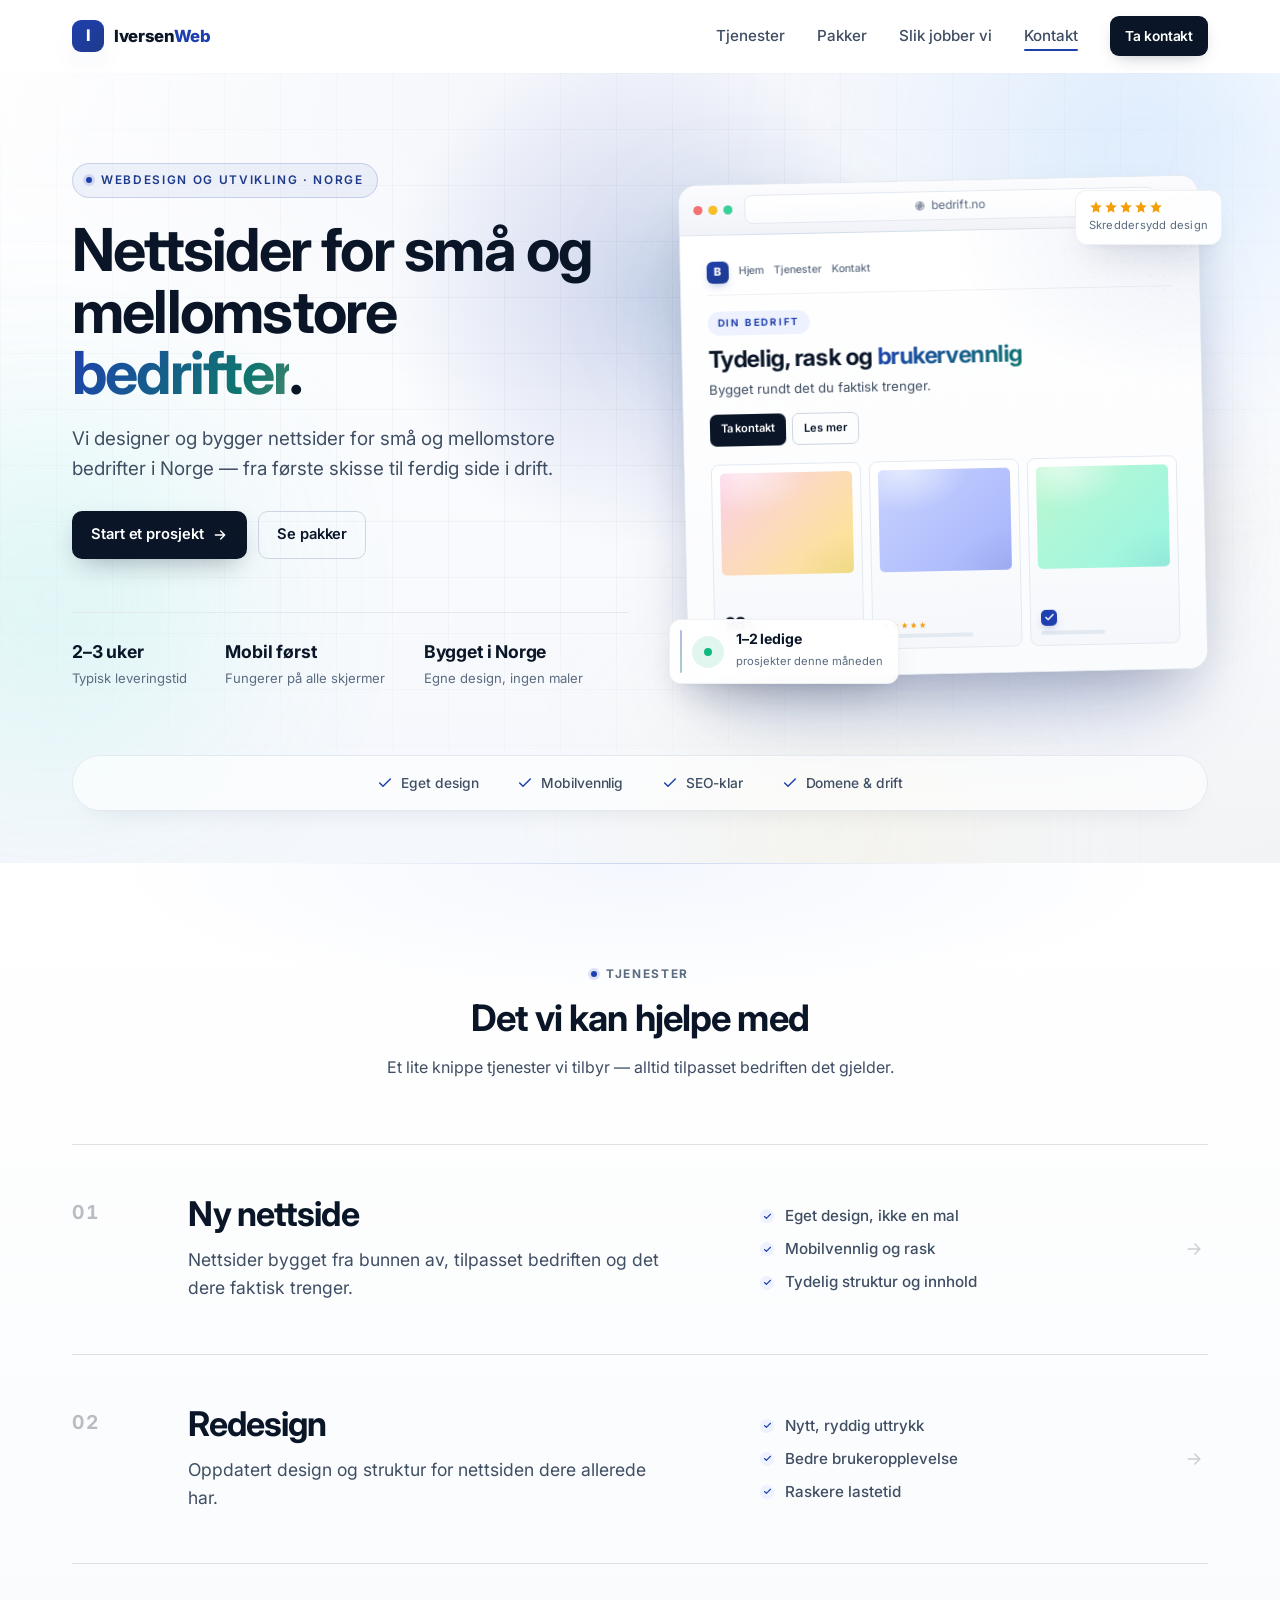
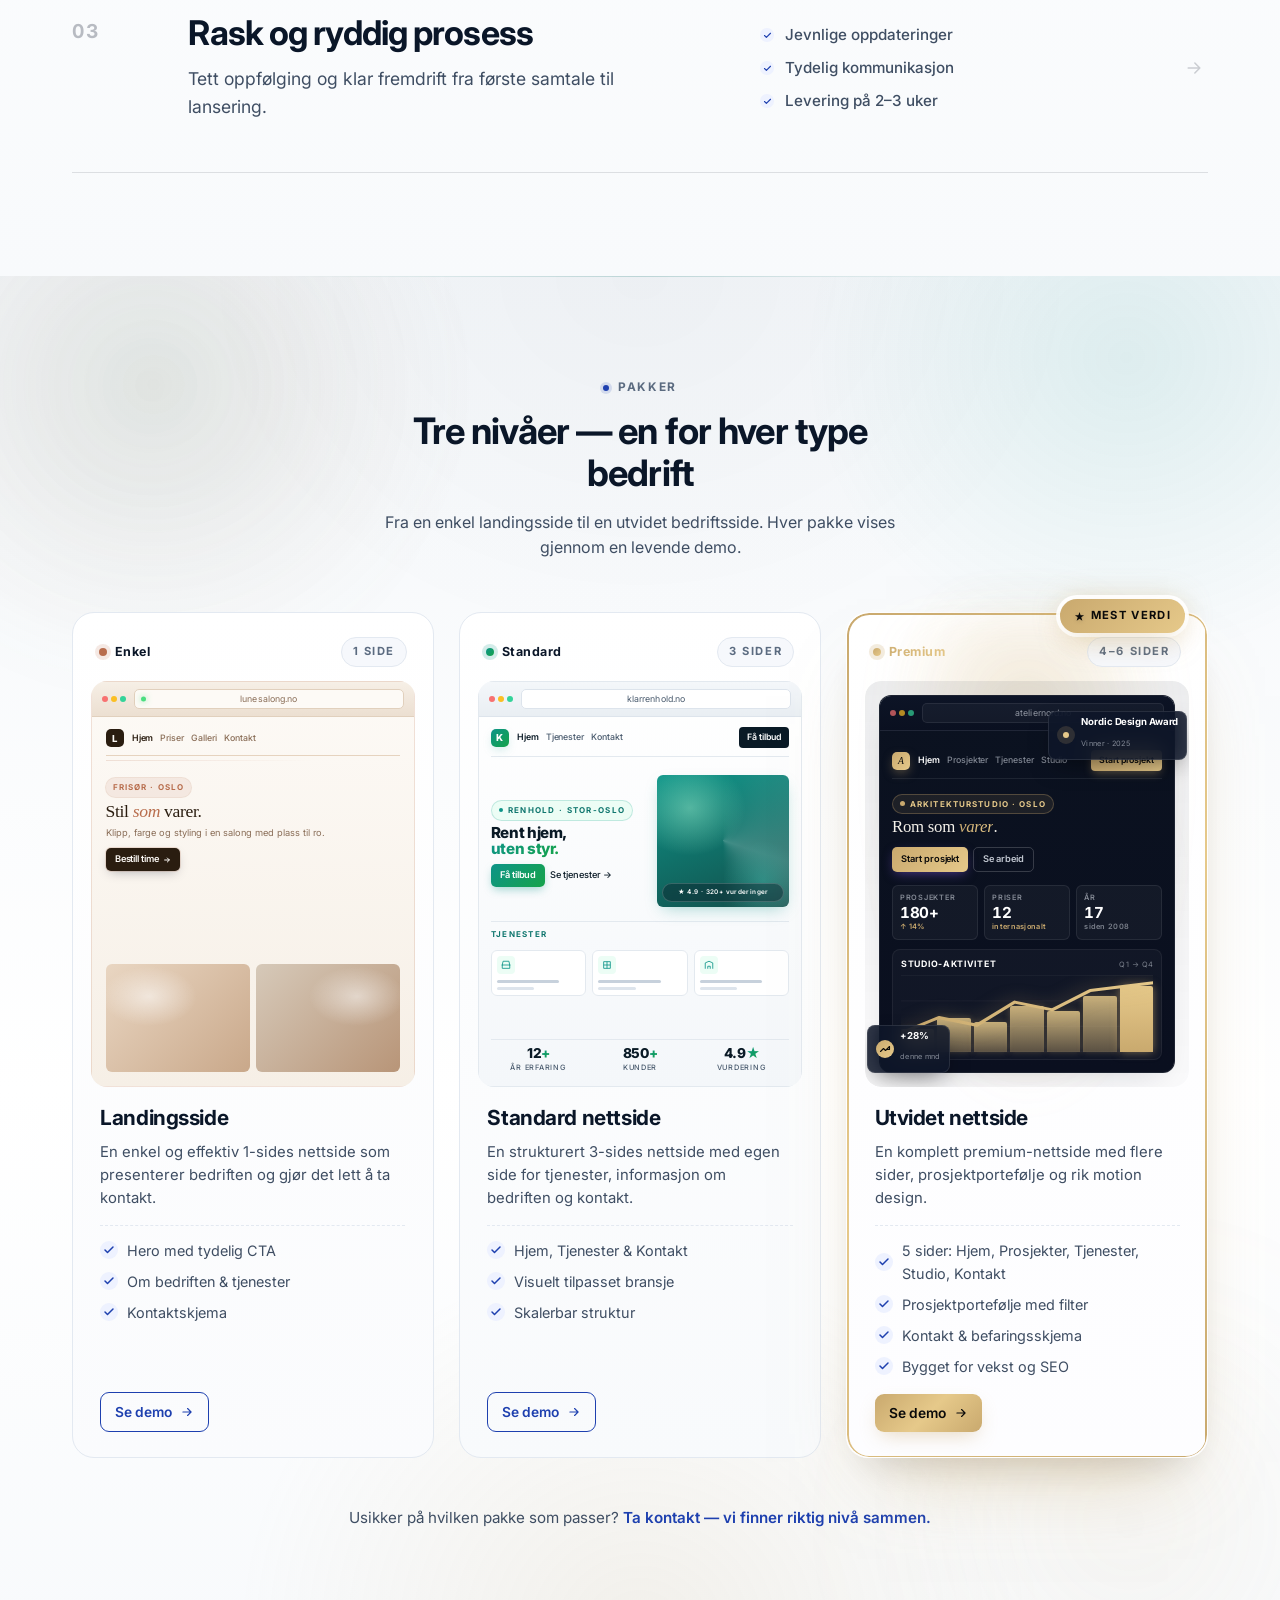
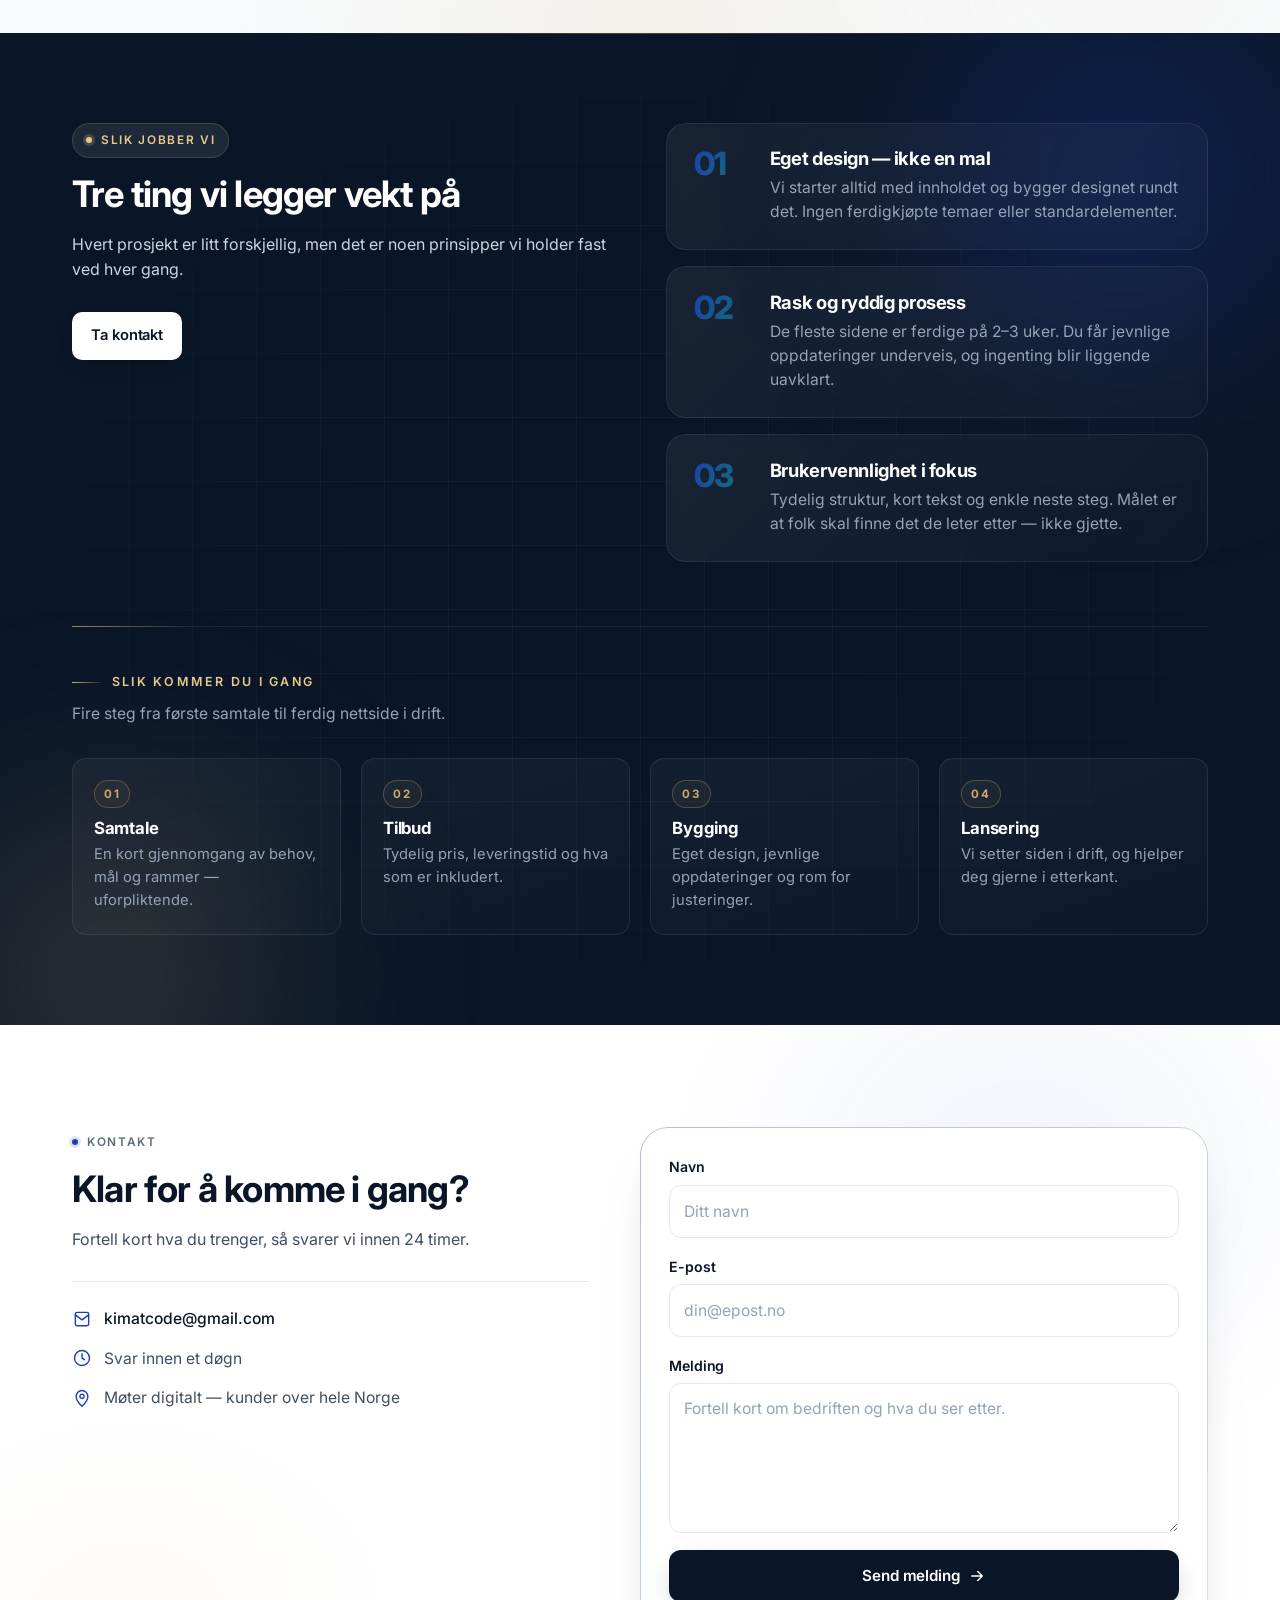
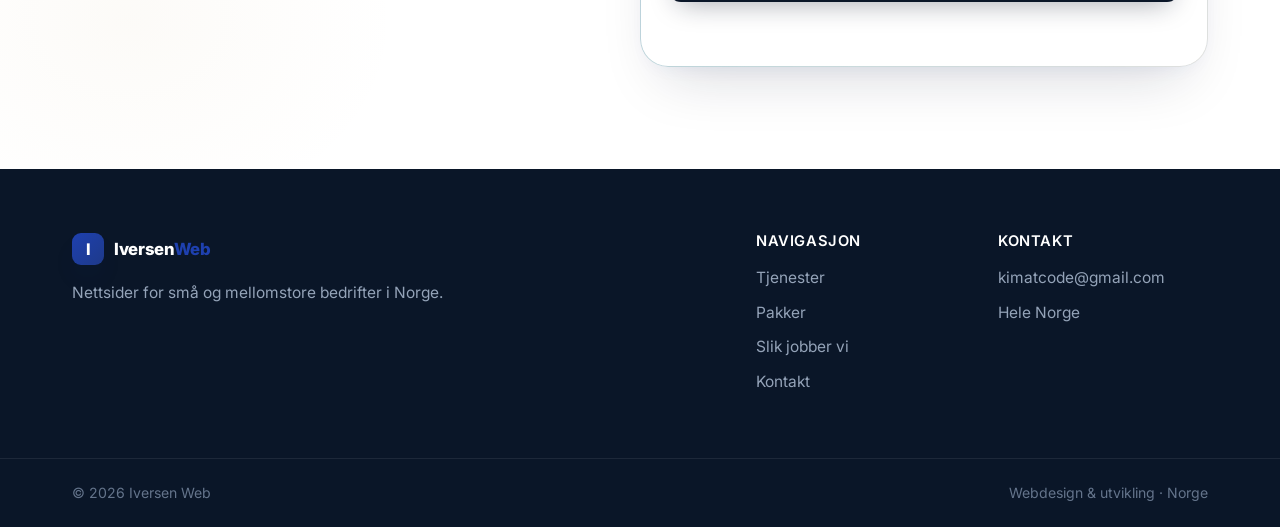
==== commit 76781280: "Refine homepage and demo polish" ====
--- a/index.html
+++ b/index.html
@@ -27,7 +27,7 @@
   <link rel="stylesheet" href="styles.css" />
   <link
     rel="icon"
-    href="data:image/svg+xml,<svg xmlns=%22http://www.w3.org/2000/svg%22 viewBox=%220 0 100 100%22><rect width=%22100%22 height=%22100%22 rx=%2222%22 fill=%22%232563eb%22/><text x=%2250%22 y=%2266%22 font-size=%2260%22 font-family=%22Inter,Arial%22 font-weight=%22800%22 text-anchor=%22middle%22 fill=%22white%22>I</text></svg>"
+    href="data:image/svg+xml,<svg xmlns=%22http://www.w3.org/2000/svg%22 viewBox=%220 0 100 100%22><rect width=%22100%22 height=%22100%22 rx=%2222%22 fill=%22%231e40af%22/><text x=%2250%22 y=%2266%22 font-size=%2260%22 font-family=%22Inter,Arial%22 font-weight=%22800%22 text-anchor=%22middle%22 fill=%22white%22>I</text></svg>"
   />
 </head>
 <body>
@@ -149,16 +149,22 @@
               </div>
 
               <div class="bp-cards">
-                <div class="bp-card">
-                  <span class="bp-card-bar"></span>
+                <div class="bp-card bp-card--stat">
+                  <span class="bp-card-num">98<i>%</i></span>
                   <span class="bp-card-bar bp-card-bar-sm"></span>
                 </div>
-                <div class="bp-card">
-                  <span class="bp-card-bar"></span>
+                <div class="bp-card bp-card--rating">
+                  <span class="bp-card-stars" aria-hidden="true">
+                    <i></i><i></i><i></i><i></i><i></i>
+                  </span>
                   <span class="bp-card-bar bp-card-bar-sm"></span>
                 </div>
-                <div class="bp-card">
-                  <span class="bp-card-bar"></span>
+                <div class="bp-card bp-card--feature">
+                  <span class="bp-card-icon" aria-hidden="true">
+                    <svg viewBox="0 0 24 24" width="11" height="11" fill="none">
+                      <path d="M20 6 9 17l-5-5" stroke="currentColor" stroke-width="3" stroke-linecap="round" stroke-linejoin="round"/>
+                    </svg>
+                  </span>
                   <span class="bp-card-bar bp-card-bar-sm"></span>
                 </div>
               </div>
@@ -222,57 +228,67 @@
           </p>
         </header>
 
-        <div class="grid grid-3">
-          <article class="card service reveal">
-            <div class="service-glow" aria-hidden="true"></div>
-            <div class="icon" aria-hidden="true">
-              <svg viewBox="0 0 24 24" width="28" height="28" fill="none">
-                <path d="M3 5a2 2 0 0 1 2-2h14a2 2 0 0 1 2 2v10a2 2 0 0 1-2 2H5a2 2 0 0 1-2-2V5Z" stroke="currentColor" stroke-width="1.7"/>
-                <path d="M3 8h18M7 21h10M12 17v4" stroke="currentColor" stroke-width="1.7" stroke-linecap="round"/>
-              </svg>
-            </div>
-            <h3>Ny nettside</h3>
-            <p>Nettsider bygget fra bunnen av, tilpasset bedriften og det dere faktisk trenger.</p>
-            <ul class="service-points">
+        <ol class="services-list">
+          <li class="services-row reveal">
+            <span class="services-row-num" aria-hidden="true">01</span>
+            <div class="services-row-main">
+              <h3 class="services-row-title">Ny nettside</h3>
+              <p class="services-row-desc">
+                Nettsider bygget fra bunnen av, tilpasset bedriften og det dere faktisk trenger.
+              </p>
+            </div>
+            <ul class="services-row-points">
               <li>Eget design, ikke en mal</li>
               <li>Mobilvennlig og rask</li>
               <li>Tydelig struktur og innhold</li>
             </ul>
-          </article>
-
-          <article class="card service reveal">
-            <div class="service-glow" aria-hidden="true"></div>
-            <div class="icon" aria-hidden="true">
-              <svg viewBox="0 0 24 24" width="28" height="28" fill="none">
-                <path d="M4 4h10l6 6v10a2 2 0 0 1-2 2H4a2 2 0 0 1-2-2V6a2 2 0 0 1 2-2Z" stroke="currentColor" stroke-width="1.7" stroke-linejoin="round"/>
-                <path d="M14 4v6h6M8 13l2 2 4-4" stroke="currentColor" stroke-width="1.7" stroke-linecap="round" stroke-linejoin="round"/>
+            <span class="services-row-arrow" aria-hidden="true">
+              <svg viewBox="0 0 24 24" width="20" height="20" fill="none">
+                <path d="M5 12h14M13 6l6 6-6 6" stroke="currentColor" stroke-width="1.8" stroke-linecap="round" stroke-linejoin="round"/>
               </svg>
-            </div>
-            <h3>Redesign</h3>
-            <p>Oppdatert design og struktur for nettsiden dere allerede har.</p>
-            <ul class="service-points">
+            </span>
+          </li>
+
+          <li class="services-row reveal">
+            <span class="services-row-num" aria-hidden="true">02</span>
+            <div class="services-row-main">
+              <h3 class="services-row-title">Redesign</h3>
+              <p class="services-row-desc">
+                Oppdatert design og struktur for nettsiden dere allerede har.
+              </p>
+            </div>
+            <ul class="services-row-points">
               <li>Nytt, ryddig uttrykk</li>
               <li>Bedre brukeropplevelse</li>
               <li>Raskere lastetid</li>
             </ul>
-          </article>
-
-          <article class="card service reveal">
-            <div class="service-glow" aria-hidden="true"></div>
-            <div class="icon" aria-hidden="true">
-              <svg viewBox="0 0 24 24" width="28" height="28" fill="none">
-                <path d="M13 2 3 14h7l-1 8 10-12h-7l1-8Z" stroke="currentColor" stroke-width="1.7" stroke-linejoin="round"/>
+            <span class="services-row-arrow" aria-hidden="true">
+              <svg viewBox="0 0 24 24" width="20" height="20" fill="none">
+                <path d="M5 12h14M13 6l6 6-6 6" stroke="currentColor" stroke-width="1.8" stroke-linecap="round" stroke-linejoin="round"/>
               </svg>
-            </div>
-            <h3>Rask og ryddig prosess</h3>
-            <p>Tett oppfølging og klar fremdrift fra første samtale til lansering.</p>
-            <ul class="service-points">
+            </span>
+          </li>
+
+          <li class="services-row reveal">
+            <span class="services-row-num" aria-hidden="true">03</span>
+            <div class="services-row-main">
+              <h3 class="services-row-title">Rask og ryddig prosess</h3>
+              <p class="services-row-desc">
+                Tett oppfølging og klar fremdrift fra første samtale til lansering.
+              </p>
+            </div>
+            <ul class="services-row-points">
               <li>Jevnlige oppdateringer</li>
               <li>Tydelig kommunikasjon</li>
               <li>Levering på 2–3 uker</li>
             </ul>
-          </article>
-        </div>
+            <span class="services-row-arrow" aria-hidden="true">
+              <svg viewBox="0 0 24 24" width="20" height="20" fill="none">
+                <path d="M5 12h14M13 6l6 6-6 6" stroke="currentColor" stroke-width="1.8" stroke-linecap="round" stroke-linejoin="round"/>
+              </svg>
+            </span>
+          </li>
+        </ol>
       </div>
     </section>
 
@@ -300,27 +316,28 @@
               <span class="package-pages">1 side</span>
             </header>
 
-            <a href="demoer/pakke-1/index.html" class="package-preview" aria-label="Se demo: Enkel nettside">
+            <a href="demoer/pakke-1/index.html" class="package-preview" aria-label="Se demo: Lune Salong – enkel 1-sides nettside">
               <div class="demo demo--enkel">
                 <div class="demo-frame">
                   <div class="demo-chrome">
                     <span class="demo-chrome-dots" aria-hidden="true"><i></i><i></i><i></i></span>
-                    <span class="demo-chrome-url">salong.no</span>
+                    <span class="demo-chrome-url">lunesalong.no</span>
                   </div>
                   <div class="demo-page demo-page--enkel">
                     <nav class="demo-nav">
-                      <span class="demo-logo">S</span>
+                      <span class="demo-logo">L</span>
                       <ul class="demo-nav-links">
                         <li>Hjem</li>
-                        <li>Tjenester</li>
+                        <li>Priser</li>
+                        <li>Galleri</li>
                         <li>Kontakt</li>
                       </ul>
                     </nav>
 
                     <div class="demo-hero-1">
-                      <span class="demo-pill">Bestill time</span>
-                      <h6 class="demo-h">Stil <em>som</em> varer</h6>
-                      <p class="demo-p">Klipp og farge med personlig service.</p>
+                      <span class="demo-pill">Frisør · Oslo</span>
+                      <h6 class="demo-h">Stil <em>som</em> varer.</h6>
+                      <p class="demo-p">Klipp, farge og styling i en salong med plass til ro.</p>
                       <span class="demo-btn demo-btn--dark">
                         Bestill time
                         <svg width="8" height="8" viewBox="0 0 24 24" fill="none"><path d="M5 12h14M13 6l6 6-6 6" stroke="currentColor" stroke-width="3" stroke-linecap="round"/></svg>
@@ -343,7 +360,7 @@
 
             <div class="package-body">
               <h3>Landingsside</h3>
-              <p>En enkel og effektiv nettside som presenterer bedriften og gjør det lett å ta kontakt.</p>
+              <p>En enkel og effektiv 1-sides nettside som presenterer bedriften og gjør det lett å ta kontakt.</p>
               <ul class="package-features">
                 <li>Hero med tydelig CTA</li>
                 <li>Om bedriften &amp; tjenester</li>
@@ -366,63 +383,72 @@
               <span class="package-pages">3 sider</span>
             </header>
 
-            <a href="demoer/pakke-2/index.html" class="package-preview" aria-label="Se demo: Standard nettside">
+            <a href="demoer/pakke-2/index.html" class="package-preview" aria-label="Se demo: Klar Renhold – 3-sides standard nettside">
               <div class="demo demo--standard">
                 <div class="demo-frame">
                   <div class="demo-chrome">
                     <span class="demo-chrome-dots" aria-hidden="true"><i></i><i></i><i></i></span>
-                    <span class="demo-chrome-url">nordbord.no</span>
+                    <span class="demo-chrome-url">klarrenhold.no</span>
                   </div>
                   <div class="demo-page demo-page--standard">
-                    <nav class="demo-nav demo-nav--warm">
-                      <span class="demo-logo demo-logo--serif">N</span>
+                    <nav class="demo-nav demo-nav--klar">
+                      <span class="demo-logo demo-logo--klar">K</span>
                       <ul class="demo-nav-links">
                         <li>Hjem</li>
-                        <li>Meny</li>
-                        <li>Om oss</li>
+                        <li>Tjenester</li>
                         <li>Kontakt</li>
                       </ul>
-                      <span class="demo-nav-cta">Reserver</span>
+                      <span class="demo-nav-cta demo-nav-cta--klar">Få tilbud</span>
                     </nav>
 
                     <div class="demo-hero-2">
                       <div class="demo-hero-2-text">
-                        <span class="demo-eyebrow-2">Sesong · 2026</span>
-                        <h6 class="demo-h demo-h--serif">Sesongbasert.<br/><em>Lokalt.</em></h6>
+                        <span class="demo-eyebrow-2">
+                          <span class="demo-eyebrow-2-dot"></span>
+                          Renhold · Stor-Oslo
+                        </span>
+                        <h6 class="demo-h demo-h--klar">Rent hjem,<br/><em>uten styr.</em></h6>
                         <div class="demo-actions">
-                          <span class="demo-btn demo-btn--solid">Se meny</span>
-                          <span class="demo-btn demo-btn--text">Reserver →</span>
+                          <span class="demo-btn demo-btn--klar">Få tilbud</span>
+                          <span class="demo-btn demo-btn--klar-ghost">Se tjenester →</span>
                         </div>
                       </div>
-                      <div class="demo-hero-2-img" aria-hidden="true">
+                      <div class="demo-hero-2-img demo-hero-2-img--klar" aria-hidden="true">
                         <span class="demo-hero-2-img-shine"></span>
+                        <span class="demo-hero-2-img-tag">★ 4.9 · 320+ vurderinger</span>
                       </div>
                     </div>
 
-                    <div class="demo-section-label">Signaturretter</div>
+                    <div class="demo-section-label demo-section-label--klar">Tjenester</div>
 
                     <div class="demo-cards-row">
-                      <div class="demo-card-mini">
-                        <span class="demo-card-img demo-card-img-a"></span>
+                      <div class="demo-card-mini demo-card-mini--klar">
+                        <span class="demo-card-icon demo-card-icon--klar">
+                          <svg width="10" height="10" viewBox="0 0 24 24" fill="none"><path d="M3 12l2-9h14l2 9M3 12v8h18v-8M3 12h18" stroke="currentColor" stroke-width="2" stroke-linecap="round" stroke-linejoin="round"/></svg>
+                        </span>
                         <span class="demo-bar"></span>
                         <span class="demo-bar demo-bar--sm"></span>
                       </div>
-                      <div class="demo-card-mini">
-                        <span class="demo-card-img demo-card-img-b"></span>
+                      <div class="demo-card-mini demo-card-mini--klar">
+                        <span class="demo-card-icon demo-card-icon--klar">
+                          <svg width="10" height="10" viewBox="0 0 24 24" fill="none"><path d="M4 4h16v16H4z M4 12h16 M12 4v16" stroke="currentColor" stroke-width="2"/></svg>
+                        </span>
                         <span class="demo-bar"></span>
                         <span class="demo-bar demo-bar--sm"></span>
                       </div>
-                      <div class="demo-card-mini">
-                        <span class="demo-card-img demo-card-img-c"></span>
+                      <div class="demo-card-mini demo-card-mini--klar">
+                        <span class="demo-card-icon demo-card-icon--klar">
+                          <svg width="10" height="10" viewBox="0 0 24 24" fill="none"><path d="M3 21V7l9-4 9 4v14 M9 21v-6h6v6" stroke="currentColor" stroke-width="2" stroke-linejoin="round"/></svg>
+                        </span>
                         <span class="demo-bar"></span>
                         <span class="demo-bar demo-bar--sm"></span>
                       </div>
                     </div>
 
-                    <div class="demo-stats-row">
-                      <div><b>180+</b><small>gjester/uke</small></div>
-                      <div><b>4.9</b><small>★ snitt</small></div>
-                      <div><b>'18</b><small>etablert</small></div>
+                    <div class="demo-stats-row demo-stats-row--klar">
+                      <div><b>12<span>+</span></b><small>år erfaring</small></div>
+                      <div><b>850<span>+</span></b><small>kunder</small></div>
+                      <div><b>4.9<span>★</span></b><small>vurdering</small></div>
                     </div>
                   </div>
                 </div>
@@ -436,9 +462,9 @@
 
             <div class="package-body">
               <h3>Standard nettside</h3>
-              <p>En strukturert nettside med egen side for tjenester, informasjon om bedriften og kontakt.</p>
+              <p>En strukturert 3-sides nettside med egen side for tjenester, informasjon om bedriften og kontakt.</p>
               <ul class="package-features">
-                <li>Egen forside, tjenester &amp; kontakt</li>
+                <li>Hjem, Tjenester &amp; Kontakt</li>
                 <li>Visuelt tilpasset bransje</li>
                 <li>Skalerbar struktur</li>
               </ul>
@@ -466,36 +492,36 @@
               <span class="package-pages">4–6 sider</span>
             </header>
 
-            <a href="demoer/pakke-3/index.html" class="package-preview" aria-label="Se demo: Utvidet nettside">
+            <a href="demoer/pakke-3/index.html" class="package-preview" aria-label="Se demo: Atelier Nord – premium 5-sides nettside">
               <div class="demo demo--premium">
                 <div class="demo-aura" aria-hidden="true"></div>
 
                 <div class="demo-frame demo-frame--dark">
                   <div class="demo-chrome demo-chrome--dark">
                     <span class="demo-chrome-dots" aria-hidden="true"><i></i><i></i><i></i></span>
-                    <span class="demo-chrome-url">fjord.no</span>
+                    <span class="demo-chrome-url">ateliernord.no</span>
                   </div>
                   <div class="demo-page demo-page--premium">
                     <div class="demo-page-glow" aria-hidden="true"></div>
 
                     <nav class="demo-nav demo-nav--premium">
-                      <span class="demo-logo demo-logo--glow">F</span>
+                      <span class="demo-logo demo-logo--glow demo-logo--serif">A</span>
                       <ul class="demo-nav-links">
                         <li>Hjem</li>
+                        <li>Prosjekter</li>
                         <li>Tjenester</li>
-                        <li>Prosjekter</li>
-                        <li>Om</li>
+                        <li>Studio</li>
                       </ul>
-                      <span class="demo-nav-cta demo-nav-cta--glow">Få tilbud</span>
+                      <span class="demo-nav-cta demo-nav-cta--glow">Start prosjekt</span>
                     </nav>
 
                     <div class="demo-hero-3">
                       <span class="demo-eyebrow-3">
                         <span class="demo-eyebrow-dot"></span>
-                        Tilgjengelig i mai
+                        Arkitekturstudio · Oslo
                       </span>
-                      <h6 class="demo-h demo-h--light">
-                        Bygget med <em>presisjon</em>.
+                      <h6 class="demo-h demo-h--light demo-h--serif-light">
+                        Rom som <em>varer</em>.
                       </h6>
                       <div class="demo-actions">
                         <span class="demo-btn demo-btn--gradient">Start prosjekt</span>
@@ -506,13 +532,13 @@
                     <div class="demo-kpis">
                       <div class="demo-kpi">
                         <small>Prosjekter</small>
-                        <b><span data-counter="240" data-suffix="+">240+</span></b>
-                        <span class="demo-kpi-trend">↑ 12%</span>
+                        <b><span data-counter="180" data-suffix="+">180+</span></b>
+                        <span class="demo-kpi-trend">↑ 14%</span>
                       </div>
                       <div class="demo-kpi">
-                        <small>Fornøyde</small>
-                        <b><span data-counter="98" data-suffix="%">98%</span></b>
-                        <span class="demo-kpi-trend">↑ 4%</span>
+                        <small>Priser</small>
+                        <b><span data-counter="12">12</span></b>
+                        <span class="demo-kpi-trend">internasjonalt</span>
                       </div>
                       <div class="demo-kpi">
                         <small>År</small>
@@ -523,7 +549,7 @@
 
                     <div class="demo-chart">
                       <div class="demo-chart-head">
-                        <span class="demo-chart-title">Vekst</span>
+                        <span class="demo-chart-title">Studio-aktivitet</span>
                         <span class="demo-chart-sub">Q1 → Q4</span>
                       </div>
                       <div class="demo-chart-body">
@@ -535,13 +561,13 @@
                           <span style="--h:65%"></span>
                           <span style="--h:58%"></span>
                           <span style="--h:78%"></span>
-                          <span style="--h:88%"></span>
+                          <span style="--h:92%"></span>
                         </div>
                         <svg class="demo-chart-line" viewBox="0 0 100 40" preserveAspectRatio="none" aria-hidden="true">
                           <defs>
                             <linearGradient id="chartLine" x1="0" x2="1" y1="0" y2="0">
-                              <stop offset="0%" stop-color="#60a5fa"/>
-                              <stop offset="100%" stop-color="#c084fc"/>
+                              <stop offset="0%" stop-color="#c9a96e"/>
+                              <stop offset="100%" stop-color="#e6c98a"/>
                             </linearGradient>
                           </defs>
                           <path d="M0 30 L15 22 L30 26 L45 14 L60 18 L75 8 L100 4"
@@ -557,8 +583,8 @@
                 <div class="demo-float demo-float-1" aria-hidden="true">
                   <span class="demo-float-pulse"><span></span></span>
                   <div>
-                    <b>Ny forespørsel</b>
-                    <small>2 min siden</small>
+                    <b>Nordic Design Award</b>
+                    <small>Vinner · 2025</small>
                   </div>
                 </div>
 
@@ -567,7 +593,7 @@
                     <svg width="12" height="12" viewBox="0 0 24 24" fill="none"><path d="M3 17l6-6 4 4 8-8M21 7v6h-6" stroke="currentColor" stroke-width="2.2" stroke-linecap="round" stroke-linejoin="round"/></svg>
                   </span>
                   <div>
-                    <b>+24%</b>
+                    <b>+28%</b>
                     <small>denne mnd</small>
                   </div>
                 </div>
@@ -581,10 +607,10 @@
 
             <div class="package-body">
               <h3>Utvidet nettside</h3>
-              <p>En mer komplett nettside med flere seksjoner og mer dybde om bedriften.</p>
+              <p>En komplett premium-nettside med flere sider, prosjektportefølje og rik motion design.</p>
               <ul class="package-features">
-                <li>Hjem, om oss, tjenester</li>
-                <li>Egen prosjekter-/galleri-side</li>
+                <li>5 sider: Hjem, Prosjekter, Tjenester, Studio, Kontakt</li>
+                <li>Prosjektportefølje med filter</li>
                 <li>Kontakt &amp; befaringsskjema</li>
                 <li>Bygget for vekst og SEO</li>
               </ul>
@@ -654,6 +680,43 @@
             </div>
           </li>
         </ul>
+      </div>
+
+      <div class="container why-process-wrap">
+        <div class="why-process reveal" aria-label="Slik kommer du i gang">
+          <header class="why-process-head">
+            <span class="why-process-eyebrow">
+              <span class="why-process-line"></span>
+              Slik kommer du i gang
+            </span>
+            <p class="why-process-lead">
+              Fire steg fra første samtale til ferdig nettside i drift.
+            </p>
+          </header>
+
+          <ol class="why-process-list">
+            <li class="why-step reveal">
+              <span class="why-step-num">01</span>
+              <h4>Samtale</h4>
+              <p>En kort gjennomgang av behov, mål og rammer — uforpliktende.</p>
+            </li>
+            <li class="why-step reveal">
+              <span class="why-step-num">02</span>
+              <h4>Tilbud</h4>
+              <p>Tydelig pris, leveringstid og hva som er inkludert.</p>
+            </li>
+            <li class="why-step reveal">
+              <span class="why-step-num">03</span>
+              <h4>Bygging</h4>
+              <p>Eget design, jevnlige oppdateringer og rom for justeringer.</p>
+            </li>
+            <li class="why-step reveal">
+              <span class="why-step-num">04</span>
+              <h4>Lansering</h4>
+              <p>Vi setter siden i drift, og hjelper deg gjerne i etterkant.</p>
+            </li>
+          </ol>
+        </div>
       </div>
     </section>
 
--- a/styles.css
+++ b/styles.css
@@ -7,24 +7,35 @@
 :root {
   /* Color */
   --color-bg: #ffffff;
-  --color-bg-soft: #f8fafc;
-  --color-bg-deep: #0b1220;
+  --color-bg-soft: #f6f8fc;
+  --color-bg-deep: #0a1628;
   --color-surface: #ffffff;
-  --color-border: #e6eaf2;
-  --color-border-strong: #d6dbe7;
-
-  --color-text: #0f172a;
-  --color-text-muted: #475569;
-  --color-text-subtle: #64748b;
-
-  --color-primary: #2563eb;
-  --color-primary-dark: #1d4ed8;
-  --color-primary-soft: #eff4ff;
-  --color-accent: #4f46e5;
-
-  --gradient-primary: linear-gradient(135deg, #2563eb 0%, #4f46e5 100%);
-  --gradient-text: linear-gradient(135deg, #2563eb 0%, #7c3aed 100%);
-  --gradient-soft: radial-gradient(80% 60% at 50% 0%, rgba(37, 99, 235, 0.08), transparent 70%);
+  --color-border: #e3e9f1;
+  --color-border-strong: #cdd5e2;
+
+  --color-text: #0a1628;
+  --color-text-muted: #3f4e63;
+  --color-text-subtle: #5b6b80;
+
+  /* Refined premium palette:
+     deep sapphire blue · scandi teal · champagne gold
+     bridges the three demo palettes for a cohesive agency feel */
+  --color-primary: #1e40af;
+  --color-primary-dark: #1e3a8a;
+  --color-primary-soft: #eef2ff;
+  --color-accent: #0f766e;       /* deep teal, echoes Klar Renhold */
+  --color-premium: #c9a96e;      /* champagne gold, echoes Atelier Nord */
+
+  --gradient-primary: linear-gradient(135deg, #1e40af 0%, #1e3a8a 100%);
+  --gradient-text: linear-gradient(135deg, #1e40af 0%, #0f766e 100%);
+  --gradient-text-anim: linear-gradient(120deg, #1e40af 0%, #0f766e 35%, #c9a96e 70%, #1e40af 100%);
+  --gradient-premium: linear-gradient(135deg, #1e40af 0%, #0f766e 50%, #c9a96e 100%);
+  --gradient-soft: radial-gradient(80% 60% at 50% 0%, rgba(30, 64, 175, 0.08), transparent 70%);
+
+  /* Glow */
+  --glow-primary: 0 0 0 1px rgba(30, 64, 175, 0.15), 0 18px 60px -10px rgba(30, 64, 175, 0.4);
+  --glow-soft: 0 18px 50px -18px rgba(30, 64, 175, 0.35);
+  --glow-premium: 0 20px 70px -16px rgba(201, 169, 110, 0.5);
 
   /* Spacing */
   --container: 1200px;
@@ -41,7 +52,7 @@
   --shadow-sm: 0 1px 2px rgba(15, 23, 42, 0.04), 0 1px 3px rgba(15, 23, 42, 0.06);
   --shadow: 0 8px 24px -8px rgba(15, 23, 42, 0.12), 0 2px 6px rgba(15, 23, 42, 0.05);
   --shadow-lg: 0 24px 48px -16px rgba(15, 23, 42, 0.18), 0 8px 16px -8px rgba(15, 23, 42, 0.08);
-  --shadow-primary: 0 14px 30px -12px rgba(37, 99, 235, 0.45);
+  --shadow-primary: 0 14px 30px -12px rgba(30, 64, 175, 0.45);
 
   /* Transition */
   --t-fast: 160ms cubic-bezier(.2, .8, .2, 1);
@@ -233,7 +244,7 @@
   height: 6px;
   background: var(--color-primary);
   border-radius: 50%;
-  box-shadow: 0 0 0 3px rgba(37, 99, 235, 0.14);
+  box-shadow: 0 0 0 3px rgba(30, 64, 175, 0.14);
 }
 
 .section-head {
@@ -319,6 +330,30 @@
   transform: translateY(-2px);
 }
 
+/* Glow variant — adds soft halo on hover */
+.btn-glow {
+  position: relative;
+  overflow: hidden;
+}
+.btn-glow::before {
+  content: "";
+  position: absolute;
+  inset: 0;
+  background: linear-gradient(120deg, transparent 30%, rgba(255, 255, 255, 0.35) 50%, transparent 70%);
+  transform: translateX(-100%);
+  transition: transform 700ms cubic-bezier(.2,.8,.2,1);
+  pointer-events: none;
+}
+.btn-glow:hover::before {
+  transform: translateX(100%);
+}
+.btn-primary.btn-glow {
+  box-shadow: 0 10px 28px -10px rgba(15, 23, 42, 0.4), 0 0 0 0 rgba(30, 64, 175, 0);
+}
+.btn-primary.btn-glow:hover {
+  box-shadow: 0 18px 36px -14px rgba(15, 23, 42, 0.55), 0 0 0 6px rgba(30, 64, 175, 0.14);
+}
+
 /* ---------- Header / nav ---------- */
 .site-header {
   position: sticky;
@@ -506,7 +541,7 @@
 /* ---------- Hero ---------- */
 .hero {
   position: relative;
-  padding-block: clamp(3.5rem, 6vw, 5.5rem) clamp(3rem, 5vw, 4.5rem);
+  padding-block: clamp(4rem, 7vw, 6.5rem) clamp(2.5rem, 4vw, 4rem);
   overflow: hidden;
   isolation: isolate;
 }
@@ -516,42 +551,104 @@
   inset: 0;
   z-index: -1;
   background:
-    radial-gradient(60% 50% at 75% 0%, rgba(37, 99, 235, 0.05), transparent 70%),
-    linear-gradient(180deg, #fff 0%, #fafbfd 100%);
-}
-
-.blob {
+    radial-gradient(80% 60% at 50% 0%, rgba(30, 64, 175, 0.05), transparent 70%),
+    radial-gradient(60% 50% at 100% 100%, rgba(201, 169, 110, 0.05), transparent 70%),
+    linear-gradient(180deg, #ffffff 0%, #f4f7fc 100%);
+}
+
+/* Aurora animated background */
+.aurora {
+  position: absolute;
+  inset: 0;
+  overflow: hidden;
+  pointer-events: none;
+}
+
+.aurora-blob {
   position: absolute;
   border-radius: 50%;
-  filter: blur(90px);
-  opacity: 0.28;
-}
-
-.blob-1 {
+  filter: blur(110px);
+  opacity: 0.55;
+  will-change: transform;
+}
+
+.aurora-1 {
+  width: 520px;
+  height: 520px;
+  background: radial-gradient(circle, #93c5fd 0%, transparent 65%);
+  top: -180px;
+  right: -120px;
+  animation: auroraDrift1 22s ease-in-out infinite alternate;
+}
+
+.aurora-2 {
+  width: 420px;
+  height: 420px;
+  background: radial-gradient(circle, #5eead4 0%, transparent 65%);
+  top: 40%;
+  left: -160px;
+  opacity: 0.4;
+  animation: auroraDrift2 28s ease-in-out infinite alternate;
+}
+
+.aurora-3 {
   width: 380px;
   height: 380px;
-  background: radial-gradient(circle, #93c5fd, transparent 65%);
-  top: -140px;
-  right: -80px;
-}
-
-.blob-2 {
-  display: none; /* removed — felt too busy / templatey */
-}
-
-.grid-overlay {
-  display: none; /* removed — felt SaaS-template-like */
+  background: radial-gradient(circle, #fde68a 0%, transparent 65%);
+  bottom: -160px;
+  right: 20%;
+  opacity: 0.32;
+  animation: auroraDrift3 26s ease-in-out infinite alternate;
+}
+
+@keyframes auroraDrift1 {
+  0%   { transform: translate3d(0, 0, 0) scale(1); }
+  100% { transform: translate3d(-60px, 40px, 0) scale(1.08); }
+}
+@keyframes auroraDrift2 {
+  0%   { transform: translate3d(0, 0, 0) scale(1); }
+  100% { transform: translate3d(80px, -50px, 0) scale(1.12); }
+}
+@keyframes auroraDrift3 {
+  0%   { transform: translate3d(0, 0, 0) scale(1); }
+  100% { transform: translate3d(-40px, -30px, 0) scale(1.06); }
+}
+
+/* Subtle grid overlay */
+.hero-grid {
+  position: absolute;
+  inset: 0;
+  background-image:
+    linear-gradient(rgba(15, 23, 42, 0.035) 1px, transparent 1px),
+    linear-gradient(90deg, rgba(15, 23, 42, 0.035) 1px, transparent 1px);
+  background-size: 56px 56px;
+  mask-image: radial-gradient(ellipse 80% 70% at 50% 40%, #000 35%, transparent 85%);
+  -webkit-mask-image: radial-gradient(ellipse 80% 70% at 50% 40%, #000 35%, transparent 85%);
+  pointer-events: none;
+}
+
+.hero-glow {
+  position: absolute;
+  width: 600px;
+  height: 600px;
+  border-radius: 50%;
+  background: radial-gradient(circle, rgba(30, 64, 175, 0.18) 0%, transparent 60%);
+  top: -10%;
+  left: 50%;
+  transform: translateX(-50%);
+  pointer-events: none;
+  transition: transform 600ms cubic-bezier(.2,.8,.2,1);
 }
 
 .hero-inner {
   position: relative;
   display: grid;
-  grid-template-columns: minmax(0, 1fr) auto;
-  align-items: end;
-  gap: clamp(2rem, 4vw, 4rem);
-}
-
-@media (max-width: 860px) {
+  grid-template-columns: minmax(0, 1.05fr) minmax(0, 1fr);
+  align-items: center;
+  gap: clamp(2rem, 4vw, 4.5rem);
+}
+
+@media (max-width: 960px) {
   .hero-inner {
     grid-template-columns: minmax(0, 1fr);
   }
@@ -562,16 +659,48 @@
   flex-direction: column;
   align-items: flex-start;
   text-align: left;
-  gap: 1.1rem;
-  max-width: 680px;
-}
-
-.hero-content .display {
-  margin-block: 0.1rem 0.05rem;
+  gap: 1.15rem;
+  max-width: 640px;
+}
+
+.hero-display {
+  font-size: clamp(2.1rem, 3.6vw + 0.9rem, 3.7rem);
+  margin-block: 0.2rem 0.1rem;
 }
 
 .hero-content .lead {
   margin-inline: 0;
+}
+
+.text-gradient-anim {
+  background: var(--gradient-text-anim);
+  background-size: 220% 220%;
+  -webkit-background-clip: text;
+  background-clip: text;
+  color: transparent;
+  animation: gradientShift 8s ease-in-out infinite;
+}
+
+@keyframes gradientShift {
+  0%, 100% { background-position: 0% 50%; }
+  50% { background-position: 100% 50%; }
+}
+
+.eyebrow-pill {
+  background: rgba(30, 64, 175, 0.06);
+  border: 1px solid rgba(30, 64, 175, 0.18);
+  padding: 7px 13px;
+  border-radius: 999px;
+  color: var(--color-primary-dark);
+}
+
+.eyebrow-pill .dot {
+  animation: pulseDot 2.4s ease-in-out infinite;
+}
+
+@keyframes pulseDot {
+  0%, 100% { box-shadow: 0 0 0 0 rgba(30, 64, 175, 0.5); }
+  50%      { box-shadow: 0 0 0 6px rgba(30, 64, 175, 0); }
 }
 
 .hero-cta {
@@ -579,7 +708,7 @@
   flex-wrap: wrap;
   gap: 0.7rem;
   justify-content: flex-start;
-  margin-top: 0.4rem;
+  margin-top: 0.5rem;
 }
 
 .hero-meta {
@@ -602,7 +731,7 @@
 }
 
 .hero-meta strong {
-  font-size: 1.05rem;
+  font-size: 1.1rem;
   font-weight: 700;
   color: var(--color-text);
   letter-spacing: -0.01em;
@@ -613,66 +742,388 @@
   color: var(--color-text-subtle);
 }
 
-/* Subtle agency-style aside in hero */
-.hero-aside {
+/* ---------- Hero showcase: browser mockup + float cards ---------- */
+.hero-showcase {
+  position: relative;
+  display: flex;
+  align-items: center;
+  justify-content: center;
+  min-height: 460px;
+  perspective: 1400px;
+}
+
+@media (max-width: 960px) {
+  .hero-showcase {
+    min-height: 380px;
+    margin-top: 1rem;
+  }
+}
+
+.hero-browser {
+  position: relative;
+  width: 100%;
+  max-width: 520px;
+  background: #ffffff;
+  border-radius: 18px;
+  border: 1px solid var(--color-border);
+  box-shadow:
+    0 1px 0 rgba(255, 255, 255, 0.6) inset,
+    0 30px 60px -20px rgba(15, 23, 42, 0.25),
+    0 60px 100px -40px rgba(30, 64, 175, 0.28);
+  overflow: hidden;
+  transform: rotate(-1.2deg);
+  transition: transform 600ms cubic-bezier(.2,.8,.2,1), box-shadow var(--t);
+  transform-style: preserve-3d;
+  /* Use `translate` property so it composes with JS-set `transform` (tilt) */
+  animation: floatBrowser 6s ease-in-out infinite;
+}
+
+@keyframes floatBrowser {
+  0%, 100% { translate: 0 0; }
+  50%      { translate: 0 -10px; }
+}
+
+.hero-browser::before {
+  content: "";
+  position: absolute;
+  inset: 0;
+  border-radius: 18px;
+  padding: 1px;
+  background: linear-gradient(135deg, rgba(30, 64, 175, 0.35), rgba(201, 169, 110, 0.18) 60%, transparent);
+  -webkit-mask: linear-gradient(#000 0 0) content-box, linear-gradient(#000 0 0);
+  -webkit-mask-composite: xor;
+          mask-composite: exclude;
+  pointer-events: none;
+  opacity: 0.7;
+}
+
+.browser-bar {
+  display: flex;
+  align-items: center;
+  gap: 12px;
+  padding: 12px 16px;
+  background: linear-gradient(180deg, #fafbfd 0%, #f3f5fa 100%);
+  border-bottom: 1px solid var(--color-border);
+}
+
+.browser-dots {
+  display: inline-flex;
+  gap: 6px;
+}
+
+.browser-dots span {
+  width: 10px;
+  height: 10px;
+  border-radius: 50%;
+  background: #d6dbe7;
+}
+
+.browser-dots span:nth-child(1) { background: #f87171; }
+.browser-dots span:nth-child(2) { background: #fbbf24; }
+.browser-dots span:nth-child(3) { background: #34d399; }
+
+.browser-url {
+  flex: 1;
+  display: inline-flex;
+  align-items: center;
+  justify-content: center;
+  gap: 6px;
+  background: #fff;
+  border: 1px solid var(--color-border);
+  border-radius: 8px;
+  padding: 5px 12px;
+  font-size: 0.78rem;
+  color: var(--color-text-subtle);
+  letter-spacing: 0.01em;
+}
+
+.browser-url svg {
+  color: var(--color-text-subtle);
+  opacity: 0.7;
+}
+
+.browser-action {
+  width: 16px;
+  height: 16px;
+  border-radius: 4px;
+  background:
+    linear-gradient(currentColor, currentColor) 0 50%/100% 1.5px no-repeat,
+    linear-gradient(currentColor, currentColor) 0 25%/100% 1.5px no-repeat,
+    linear-gradient(currentColor, currentColor) 0 75%/100% 1.5px no-repeat;
+  color: var(--color-text-subtle);
+  opacity: 0.5;
+}
+
+.browser-body {
+  padding: clamp(1.2rem, 2vw, 1.8rem);
+  background:
+    radial-gradient(80% 60% at 100% 0%, rgba(30, 64, 175, 0.08), transparent 60%),
+    linear-gradient(180deg, #ffffff 0%, #fafbfd 100%);
+}
+
+.bp-eyebrow {
+  display: inline-block;
+  font-size: 0.62rem;
+  letter-spacing: 0.18em;
+  text-transform: uppercase;
+  color: var(--color-primary);
+  font-weight: 700;
+  padding: 4px 10px;
+  background: var(--color-primary-soft);
+  border-radius: 999px;
+  margin-bottom: 0.7rem;
+}
+
+.bp-title {
+  font-size: clamp(1.1rem, 1.4vw + 0.5rem, 1.45rem);
+  letter-spacing: -0.018em;
+  line-height: 1.15;
+  color: var(--color-text);
+  margin-bottom: 0.45rem;
+}
+
+.bp-title span {
+  background: var(--gradient-text);
+  -webkit-background-clip: text;
+  background-clip: text;
+  color: transparent;
+}
+
+.bp-lead {
+  color: var(--color-text-muted);
+  font-size: 0.82rem;
+  line-height: 1.5;
+  max-width: 32ch;
+  margin-bottom: 0.9rem;
+}
+
+.bp-actions {
+  display: flex;
+  gap: 6px;
+  margin-bottom: 1.1rem;
+}
+
+.bp-btn {
+  font-size: 0.7rem;
+  padding: 6px 11px;
+  border-radius: 7px;
+  font-weight: 600;
+  letter-spacing: -0.005em;
+}
+
+.bp-btn-primary {
+  background: var(--color-text);
+  color: #fff;
+}
+
+.bp-btn-ghost {
+  background: transparent;
+  color: var(--color-text);
+  border: 1px solid var(--color-border-strong);
+}
+
+.bp-cards {
+  display: grid;
+  grid-template-columns: repeat(3, 1fr);
+  gap: 8px;
+}
+
+.bp-card {
+  aspect-ratio: 4 / 5;
+  background: linear-gradient(180deg, #fff 0%, #f5f7fb 100%);
+  border: 1px solid var(--color-border);
+  border-radius: 8px;
+  padding: 9px;
   display: flex;
   flex-direction: column;
-  align-items: flex-end;
-  gap: 14px;
-  padding-bottom: 6px;
-}
-
-@media (max-width: 860px) {
-  .hero-aside { display: none; }
-}
-
-.hero-aside-frame {
-  display: flex;
-  flex-direction: column;
-  align-items: flex-end;
+  justify-content: flex-end;
   gap: 4px;
-  padding: 14px 18px;
+  position: relative;
+  overflow: hidden;
+}
+
+.bp-card::before {
+  content: "";
+  position: absolute;
+  inset: 8px 8px auto 8px;
+  height: 55%;
+  border-radius: 5px;
+  background: linear-gradient(135deg, #dbeafe 0%, #ede9fe 100%);
+}
+
+.bp-card:nth-child(1)::before { background: linear-gradient(135deg, #fbcfe8 0%, #fde68a 100%); }
+.bp-card:nth-child(2)::before { background: linear-gradient(135deg, #c7d2fe 0%, #a5b4fc 100%); }
+.bp-card:nth-child(3)::before { background: linear-gradient(135deg, #bbf7d0 0%, #99f6e4 100%); }
+
+.bp-card-bar {
+  height: 4px;
+  border-radius: 2px;
+  background: var(--color-border-strong);
+  width: 80%;
+  position: relative;
+  z-index: 1;
+}
+
+.bp-card-bar-sm {
+  width: 50%;
+  background: var(--color-border);
+}
+
+/* Float cards around browser */
+.hero-float-card {
+  position: absolute;
+  bottom: -10px;
+  left: -10px;
+  display: flex;
+  align-items: center;
+  gap: 12px;
+  background: rgba(255, 255, 255, 0.85);
+  backdrop-filter: blur(12px);
+  -webkit-backdrop-filter: blur(12px);
   border: 1px solid var(--color-border);
   border-radius: 14px;
-  background: rgba(255, 255, 255, 0.6);
-  backdrop-filter: blur(6px);
-  transform: rotate(0.6deg);
-  transition: transform var(--t);
-}
-
-.hero-aside-frame:hover {
-  transform: rotate(0deg);
-}
-
-.hero-aside-tag {
+  padding: 12px 16px;
+  box-shadow: 0 20px 40px -16px rgba(15, 23, 42, 0.22);
+  animation: floatCardA 7s ease-in-out infinite;
+  z-index: 2;
+}
+
+@keyframes floatCardA {
+  0%, 100% { transform: translateY(0) rotate(-2deg); }
+  50%      { transform: translateY(-8px) rotate(-2deg); }
+}
+
+.float-card-pulse {
+  position: relative;
+  width: 32px;
+  height: 32px;
+  display: grid;
+  place-items: center;
+  background: rgba(16, 185, 129, 0.12);
+  border-radius: 50%;
+}
+
+.float-card-pulse::before,
+.float-card-pulse::after {
+  content: "";
+  position: absolute;
+  inset: 0;
+  border-radius: 50%;
+  border: 1.5px solid #10b981;
+  animation: pulseRing 2.2s ease-out infinite;
+  opacity: 0;
+}
+
+.float-card-pulse::after {
+  animation-delay: 1.1s;
+}
+
+.pulse-dot {
+  width: 8px;
+  height: 8px;
+  background: #10b981;
+  border-radius: 50%;
+}
+
+@keyframes pulseRing {
+  0%   { transform: scale(0.6); opacity: 0.9; }
+  100% { transform: scale(1.6); opacity: 0; }
+}
+
+.hero-float-card strong {
+  display: block;
+  font-size: 0.88rem;
+  font-weight: 700;
+  letter-spacing: -0.01em;
+  color: var(--color-text);
+  line-height: 1.1;
+}
+
+.hero-float-card span {
   font-size: 0.7rem;
-  letter-spacing: 0.16em;
-  text-transform: uppercase;
   color: var(--color-text-subtle);
 }
 
-.hero-aside-num {
-  font-size: 1.6rem;
-  font-weight: 700;
-  letter-spacing: -0.02em;
-  color: var(--color-text);
-  line-height: 1;
-}
-
-.hero-aside-num small {
-  font-size: 0.85rem;
-  color: var(--color-text-subtle);
-  font-weight: 500;
-  letter-spacing: -0.01em;
-  margin-left: 1px;
-}
-
-.hero-aside-sub {
-  font-size: 0.72rem;
+.hero-rating-card {
+  position: absolute;
+  top: 10px;
+  right: -14px;
+  display: flex;
+  flex-direction: column;
+  align-items: flex-start;
+  gap: 4px;
+  background: rgba(255, 255, 255, 0.9);
+  backdrop-filter: blur(12px);
+  -webkit-backdrop-filter: blur(12px);
+  border: 1px solid var(--color-border);
+  border-radius: 12px;
+  padding: 10px 13px;
+  box-shadow: 0 18px 38px -16px rgba(15, 23, 42, 0.22);
+  animation: floatCardB 8s ease-in-out infinite;
+  z-index: 2;
+}
+
+@keyframes floatCardB {
+  0%, 100% { transform: translateY(0) rotate(2deg); }
+  50%      { transform: translateY(-8px) rotate(2deg); }
+}
+
+.rating-stars {
+  display: inline-flex;
+  gap: 1px;
+  color: #f59e0b;
+}
+
+.hero-rating-card > span {
+  font-size: 0.7rem;
   color: var(--color-text-subtle);
   letter-spacing: 0.02em;
-  max-width: 14ch;
-  text-align: right;
+}
+
+@media (max-width: 480px) {
+  .hero-rating-card { right: 0; }
+  .hero-float-card { left: 0; bottom: -6px; }
+}
+
+/* Trust strip */
+.trust-strip {
+  margin-top: clamp(2.5rem, 5vw, 4rem);
+  display: flex;
+  align-items: center;
+  flex-wrap: wrap;
+  justify-content: center;
+  gap: clamp(1rem, 3vw, 2.8rem);
+  padding: 1rem 1.6rem;
+  background: rgba(255, 255, 255, 0.6);
+  backdrop-filter: blur(8px);
+  -webkit-backdrop-filter: blur(8px);
+  border: 1px solid var(--color-border);
+  border-radius: 999px;
+  box-shadow: 0 12px 30px -20px rgba(15, 23, 42, 0.18);
+  list-style: none;
+}
+
+.trust-strip li {
+  display: inline-flex;
+  align-items: center;
+  gap: 8px;
+  font-size: 0.86rem;
+  color: var(--color-text-muted);
+  font-weight: 500;
+  letter-spacing: -0.005em;
+}
+
+.trust-strip svg {
+  color: var(--color-primary);
+  flex-shrink: 0;
+}
+
+@media (max-width: 640px) {
+  .trust-strip {
+    border-radius: 16px;
+    justify-content: flex-start;
+    gap: 0.8rem 1.4rem;
+  }
 }
 
 /* ---------- Cards (base) ---------- */
@@ -686,32 +1137,80 @@
 }
 
 .card:hover {
-  transform: translateY(-6px);
-  box-shadow: var(--shadow-lg);
+  transform: translateY(-8px);
+  box-shadow: 0 32px 60px -22px rgba(15, 23, 42, 0.22), 0 12px 24px -12px rgba(15, 23, 42, 0.08);
   border-color: var(--color-border-strong);
 }
 
 /* ---------- Services ---------- */
 .services {
   background: #fff;
+  position: relative;
+}
+
+.service {
+  position: relative;
+  isolation: isolate;
+}
+
+/* Animated gradient halo behind the card on hover */
+.service-glow {
+  position: absolute;
+  inset: -8px;
+  border-radius: inherit;
+  background: conic-gradient(
+    from 90deg at 50% 50%,
+    rgba(30, 64, 175, 0) 0deg,
+    rgba(30, 64, 175, 0.55) 90deg,
+    rgba(15, 118, 110, 0.55) 180deg,
+    rgba(201, 169, 110, 0.5) 270deg,
+    rgba(30, 64, 175, 0) 360deg
+  );
+  opacity: 0;
+  z-index: -1;
+  filter: blur(24px);
+  transition: opacity 400ms ease;
+  pointer-events: none;
+}
+
+.service:hover .service-glow {
+  opacity: 0.6;
+  animation: rotateGlow 14s linear infinite;
+}
+
+@keyframes rotateGlow {
+  to { transform: rotate(360deg); }
 }
 
 .service .icon {
-  width: 56px;
-  height: 56px;
-  border-radius: 14px;
+  width: 58px;
+  height: 58px;
+  border-radius: 16px;
   display: grid;
   place-items: center;
   background: var(--color-primary-soft);
   color: var(--color-primary);
   margin-bottom: 1.25rem;
-  transition: background var(--t), color var(--t), transform var(--t);
+  transition: background var(--t), color var(--t), transform var(--t), box-shadow var(--t);
+  position: relative;
+}
+
+.service .icon::after {
+  content: "";
+  position: absolute;
+  inset: 0;
+  border-radius: inherit;
+  background: var(--gradient-primary);
+  opacity: 0;
+  transition: opacity var(--t);
+  z-index: -1;
 }
 
 .service:hover .icon {
   background: var(--gradient-primary);
   color: #fff;
-  transform: scale(1.05);
+  transform: scale(1.06) rotate(-3deg);
+  box-shadow: 0 14px 28px -10px rgba(30, 64, 175, 0.5);
 }
 
 .service h3 {
@@ -745,11 +1244,328 @@
   width: 18px;
   height: 18px;
   border-radius: 50%;
-  background: var(--color-primary-soft) url("data:image/svg+xml;utf8,<svg xmlns='http://www.w3.org/2000/svg' viewBox='0 0 24 24' fill='none' stroke='%232563eb' stroke-width='3' stroke-linecap='round' stroke-linejoin='round'><polyline points='20 6 9 17 4 12'/></svg>") center/12px no-repeat;
+  background: var(--color-primary-soft) url("data:image/svg+xml;utf8,<svg xmlns='http://www.w3.org/2000/svg' viewBox='0 0 24 24' fill='none' stroke='%231e40af' stroke-width='3' stroke-linecap='round' stroke-linejoin='round'><polyline points='20 6 9 17 4 12'/></svg>") center/12px no-repeat;
   flex-shrink: 0;
 }
 
-/* ---------- Portfolio ---------- */
+/* ---------- Packages (was portfolio) ---------- */
+.packages {
+  background: linear-gradient(180deg, #f8fafc 0%, #ffffff 100%);
+  position: relative;
+  overflow: hidden;
+  isolation: isolate;
+}
+
+.packages-bg {
+  position: absolute;
+  inset: 0;
+  z-index: -1;
+  background:
+    radial-gradient(50% 40% at 50% 0%, rgba(37, 99, 235, 0.06), transparent 70%),
+    radial-gradient(40% 30% at 90% 80%, rgba(139, 92, 246, 0.05), transparent 70%);
+  pointer-events: none;
+}
+
+.packages-grid {
+  display: grid;
+  grid-template-columns: repeat(3, minmax(0, 1fr));
+  gap: clamp(1.2rem, 2vw, 2rem);
+  align-items: stretch;
+  position: relative;
+}
+
+@media (max-width: 1024px) {
+  .packages-grid { grid-template-columns: repeat(2, minmax(0, 1fr)); }
+  .packages-grid .package--tier-3 { grid-column: 1 / -1; max-width: 560px; margin-inline: auto; }
+}
+
+@media (max-width: 640px) {
+  .packages-grid { grid-template-columns: minmax(0, 1fr); }
+  .packages-grid .package--tier-3 { grid-column: auto; max-width: none; }
+}
+
+.package {
+  position: relative;
+  background: #ffffff;
+  border: 1px solid var(--color-border);
+  border-radius: 22px;
+  display: flex;
+  flex-direction: column;
+  padding: 1.1rem 1.1rem 1.4rem;
+  transition: transform var(--t), box-shadow var(--t), border-color var(--t);
+  isolation: isolate;
+}
+
+.package:hover {
+  transform: translateY(-8px);
+  box-shadow: 0 30px 60px -22px rgba(15, 23, 42, 0.25), 0 12px 24px -12px rgba(15, 23, 42, 0.08);
+  border-color: var(--color-border-strong);
+}
+
+.package-head {
+  display: flex;
+  align-items: center;
+  justify-content: space-between;
+  padding: 0.4rem 0.5rem 0.9rem;
+}
+
+.package-tier {
+  display: inline-flex;
+  align-items: center;
+  gap: 8px;
+  font-size: 0.78rem;
+  font-weight: 700;
+  letter-spacing: 0.04em;
+  color: var(--color-text);
+}
+
+.tier-bullet {
+  width: 8px;
+  height: 8px;
+  border-radius: 50%;
+  background: var(--color-text-subtle);
+}
+
+.package--tier-1 .tier-bullet { background: #94a3b8; }
+.package--tier-2 .tier-bullet { background: var(--color-primary); box-shadow: 0 0 0 4px rgba(37, 99, 235, 0.15); }
+.package--tier-3 .tier-bullet { background: var(--gradient-premium); box-shadow: 0 0 0 4px rgba(139, 92, 246, 0.18); }
+
+.package-tier--premium {
+  background: var(--gradient-premium);
+  -webkit-background-clip: text;
+  background-clip: text;
+  color: transparent;
+}
+
+.package-pages {
+  font-size: 0.7rem;
+  font-weight: 700;
+  letter-spacing: 0.14em;
+  text-transform: uppercase;
+  color: var(--color-text-subtle);
+  background: var(--color-bg-soft);
+  padding: 5px 11px;
+  border-radius: 999px;
+  border: 1px solid var(--color-border);
+}
+
+.package-preview {
+  display: block;
+  position: relative;
+  aspect-ratio: 4 / 5;
+  overflow: hidden;
+  border-radius: 16px;
+  background: transparent;
+  transition: transform var(--t), box-shadow var(--t);
+}
+
+.package:hover .package-preview {
+  transform: translateY(-2px);
+}
+
+.package-hover-cue {
+  position: absolute;
+  inset: auto 0 0 0;
+  display: flex;
+  align-items: center;
+  justify-content: center;
+  gap: 8px;
+  padding: 14px;
+  font-size: 0.82rem;
+  font-weight: 600;
+  letter-spacing: -0.005em;
+  color: #fff;
+  background: linear-gradient(180deg, transparent 0%, rgba(15, 23, 42, 0.85) 100%);
+  opacity: 0;
+  transform: translateY(8px);
+  transition: opacity var(--t), transform var(--t);
+  z-index: 4;
+  pointer-events: none;
+}
+
+.package-hover-cue--light {
+  background: linear-gradient(180deg, transparent 0%, rgba(0, 0, 0, 0.7) 100%);
+}
+
+.package:hover .package-hover-cue {
+  opacity: 1;
+  transform: translateY(0);
+}
+
+.package-body {
+  padding: 1.2rem 0.6rem 0.2rem;
+  display: flex;
+  flex-direction: column;
+  gap: 0.6rem;
+  flex: 1;
+}
+
+.package-body h3 {
+  font-size: 1.3rem;
+  letter-spacing: -0.02em;
+  margin-bottom: 0.1rem;
+}
+
+.package-body > p {
+  color: var(--color-text-muted);
+  font-size: 0.93rem;
+  line-height: 1.55;
+  margin-bottom: 0.3rem;
+}
+
+.package-features {
+  display: flex;
+  flex-direction: column;
+  gap: 0.5rem;
+  margin-bottom: 0.4rem;
+  padding-top: 0.8rem;
+  border-top: 1px dashed var(--color-border);
+}
+
+.package-features li {
+  display: flex;
+  align-items: center;
+  gap: 9px;
+  font-size: 0.9rem;
+  color: var(--color-text-muted);
+}
+
+.package-features li::before {
+  content: "";
+  width: 18px;
+  height: 18px;
+  border-radius: 50%;
+  background: var(--color-primary-soft) url("data:image/svg+xml;utf8,<svg xmlns='http://www.w3.org/2000/svg' viewBox='0 0 24 24' fill='none' stroke='%231e40af' stroke-width='3' stroke-linecap='round' stroke-linejoin='round'><polyline points='20 6 9 17 4 12'/></svg>") center/12px no-repeat;
+  flex-shrink: 0;
+}
+
+.package-cta {
+  margin-top: auto;
+  align-self: flex-start;
+}
+
+/* Tier 1 (Enkel) — quiet card */
+.package--tier-1 {
+  background: linear-gradient(180deg, #ffffff 0%, #fafbfd 100%);
+}
+
+/* Tier 2 (Standard) — subtle accent */
+.package--tier-2 {
+  background: linear-gradient(180deg, #ffffff 0%, #f8fafc 100%);
+}
+
+.package--tier-2:hover {
+  border-color: rgba(15, 118, 110, 0.42);
+}
+
+/* Tier 3 (Premium) — featured, glowing gradient border */
+.package--tier-3 {
+  background: linear-gradient(180deg, #ffffff 0%, #fdfdff 100%);
+  border-color: transparent;
+  box-shadow:
+    0 24px 48px -30px rgba(201, 169, 110, 0.34),
+    0 10px 22px -18px rgba(15, 23, 42, 0.12);
+}
+
+@media (min-width: 1025px) {
+  .package--tier-3 {
+    transform: translateY(-12px);
+  }
+  .package--tier-3:hover {
+    transform: translateY(-20px);
+  }
+}
+
+.package--tier-3::before {
+  content: "";
+  position: absolute;
+  inset: 0;
+  padding: 1.5px;
+  border-radius: 22px;
+  background: var(--gradient-premium);
+  background-size: 200% 200%;
+  -webkit-mask: linear-gradient(#000 0 0) content-box, linear-gradient(#000 0 0);
+  -webkit-mask-composite: xor;
+          mask-composite: exclude;
+  pointer-events: none;
+  z-index: 0;
+  animation: gradientShift 8s ease-in-out infinite;
+}
+
+.package-glow {
+  position: absolute;
+  inset: 10px;
+  border-radius: inherit;
+  background: radial-gradient(60% 55% at 50% 20%, rgba(201, 169, 110, 0.18) 0%, rgba(230, 201, 138, 0.12) 42%, transparent 74%);
+  filter: blur(20px);
+  z-index: -1;
+  pointer-events: none;
+  opacity: 0.55;
+  transition: opacity var(--t);
+}
+
+.package--tier-3:hover .package-glow {
+  opacity: 1;
+}
+
+.package-ribbon {
+  position: absolute;
+  top: -14px;
+  right: 22px;
+  display: inline-flex;
+  align-items: center;
+  gap: 6px;
+  background: var(--gradient-premium);
+  background-size: 200% 200%;
+  color: #fff;
+  font-size: 0.7rem;
+  font-weight: 700;
+  letter-spacing: 0.12em;
+  text-transform: uppercase;
+  padding: 8px 14px;
+  border-radius: 999px;
+  box-shadow: 0 12px 28px -8px rgba(201, 169, 110, 0.5), 0 0 0 4px rgba(255, 255, 255, 0.9);
+  animation: gradientShift 6s ease-in-out infinite;
+  z-index: 4;
+}
+
+.package-ribbon svg {
+  filter: drop-shadow(0 1px 2px rgba(0, 0, 0, 0.15));
+}
+
+.package--tier-3 .btn-primary {
+  background: var(--gradient-premium);
+  background-size: 200% 200%;
+  color: #fff;
+  border: none;
+  animation: gradientShift 6s ease-in-out infinite;
+  box-shadow: 0 12px 30px -10px rgba(201, 169, 110, 0.55);
+}
+
+.package--tier-3 .btn-primary:hover {
+  transform: translateY(-2px);
+  box-shadow: 0 18px 38px -10px rgba(201, 169, 110, 0.65);
+}
+
+.packages-foot {
+  margin-top: clamp(2rem, 4vw, 3rem);
+  text-align: center;
+  color: var(--color-text-muted);
+  font-size: 0.95rem;
+}
+
+.packages-foot a {
+  color: var(--color-primary);
+  font-weight: 600;
+  border-bottom: 1px solid transparent;
+  transition: border-color var(--t);
+}
+
+.packages-foot a:hover {
+  border-bottom-color: var(--color-primary);
+}
+
+/* ---------- Legacy project styles (kept for case study pages) ---------- */
 .portfolio {
   background: var(--color-bg-soft);
   position: relative;
@@ -910,7 +1726,8 @@
   z-index: 1;
 }
 
-.project--salon:hover .salon-circle {
+.project--salon:hover .salon-circle,
+.package:hover .salon-circle {
   transform: scale(1.08) rotate(-6deg);
 }
 
@@ -935,7 +1752,8 @@
   transition: transform var(--t-slow);
 }
 
-.project--restaurant:hover .restaurant-photo {
+.project--restaurant:hover .restaurant-photo,
+.package:hover .restaurant-photo {
   transform: scale(1.06);
 }
 
@@ -1162,16 +1980,49 @@
   color: #e2e8f0;
   position: relative;
   overflow: hidden;
-}
-
-.why::before {
-  content: "";
+  isolation: isolate;
+}
+
+.why-bg {
   position: absolute;
   inset: 0;
-  background:
-    radial-gradient(60% 50% at 80% 20%, rgba(79, 70, 229, 0.25), transparent 70%),
-    radial-gradient(50% 40% at 10% 80%, rgba(37, 99, 235, 0.22), transparent 70%);
+  z-index: -1;
   pointer-events: none;
+}
+
+.why-grid-bg {
+  position: absolute;
+  inset: 0;
+  background-image:
+    linear-gradient(rgba(255, 255, 255, 0.04) 1px, transparent 1px),
+    linear-gradient(90deg, rgba(255, 255, 255, 0.04) 1px, transparent 1px);
+  background-size: 64px 64px;
+  mask-image: radial-gradient(ellipse 70% 70% at 50% 50%, #000 30%, transparent 80%);
+  -webkit-mask-image: radial-gradient(ellipse 70% 70% at 50% 50%, #000 30%, transparent 80%);
+}
+
+.why-orb {
+  position: absolute;
+  border-radius: 50%;
+  filter: blur(110px);
+}
+
+.why-orb-1 {
+  width: 520px;
+  height: 520px;
+  background: radial-gradient(circle, rgba(30, 64, 175, 0.55) 0%, transparent 60%);
+  top: -120px;
+  right: -100px;
+  animation: auroraDrift1 26s ease-in-out infinite alternate;
+}
+
+.why-orb-2 {
+  width: 460px;
+  height: 460px;
+  background: radial-gradient(circle, rgba(201, 169, 110, 0.4) 0%, transparent 60%);
+  bottom: -180px;
+  left: -120px;
+  animation: auroraDrift2 32s ease-in-out infinite alternate;
 }
 
 .why-grid {
@@ -1179,6 +2030,7 @@
   grid-template-columns: 1fr 1fr;
   gap: clamp(2rem, 4vw, 4rem);
   position: relative;
+  align-items: start;
 }
 
 @media (max-width: 860px) {
@@ -1189,12 +2041,15 @@
 
 .why-intro .eyebrow {
   background: rgba(255, 255, 255, 0.08);
-  color: #c7d2fe;
+  color: #e6c98a;
+  padding: 7px 13px;
+  border-radius: 999px;
+  border: 1px solid rgba(201, 169, 110, 0.22);
 }
 
 .why-intro .eyebrow .dot {
-  background: #818cf8;
-  box-shadow: 0 0 0 3px rgba(129, 140, 248, 0.25);
+  background: #e6c98a;
+  box-shadow: 0 0 0 3px rgba(201, 169, 110, 0.25);
 }
 
 .why-intro h2 {
@@ -1218,29 +2073,51 @@
 .why-item {
   display: flex;
   gap: 1.25rem;
-  padding: 1.5rem;
-  background: rgba(255, 255, 255, 0.04);
+  padding: 1.5rem 1.6rem;
+  background: linear-gradient(135deg, rgba(255, 255, 255, 0.06) 0%, rgba(255, 255, 255, 0.02) 100%);
   border: 1px solid rgba(255, 255, 255, 0.08);
   border-radius: var(--radius-lg);
-  transition: transform var(--t), background var(--t), border-color var(--t);
+  transition: transform var(--t), background var(--t), border-color var(--t), box-shadow var(--t);
+  position: relative;
+  overflow: hidden;
+  backdrop-filter: blur(8px);
+  -webkit-backdrop-filter: blur(8px);
+}
+
+.why-item::before {
+  content: "";
+  position: absolute;
+  inset: 0;
+  width: 3px;
+  background: var(--gradient-premium);
+  opacity: 0;
+  transition: opacity var(--t);
 }
 
 .why-item:hover {
   transform: translateX(6px);
-  background: rgba(255, 255, 255, 0.07);
-  border-color: rgba(129, 140, 248, 0.4);
+  background: linear-gradient(135deg, rgba(255, 255, 255, 0.1) 0%, rgba(255, 255, 255, 0.04) 100%);
+  border-color: rgba(201, 169, 110, 0.45);
+  box-shadow: 0 24px 48px -20px rgba(30, 64, 175, 0.35);
+}
+
+.why-item:hover::before {
+  opacity: 1;
 }
 
 .why-num {
-  font-size: 1.6rem;
+  font-size: 2rem;
   font-weight: 800;
-  letter-spacing: -0.02em;
-  background: var(--gradient-text);
+  letter-spacing: -0.025em;
+  background: var(--gradient-text-anim);
+  background-size: 200% 200%;
   -webkit-background-clip: text;
   background-clip: text;
   color: transparent;
   flex-shrink: 0;
-  min-width: 48px;
+  min-width: 56px;
+  line-height: 1;
+  animation: gradientShift 8s ease-in-out infinite;
 }
 
 .why-item h3 {
@@ -1328,14 +2205,46 @@
 
 /* Form */
 .contact-form {
+  position: relative;
   background: var(--color-surface);
   border: 1px solid var(--color-border);
   border-radius: var(--radius-xl);
   padding: clamp(1.5rem, 2.2vw, 2.4rem);
-  box-shadow: var(--shadow);
+  box-shadow: 0 30px 60px -24px rgba(15, 23, 42, 0.18), 0 8px 24px -16px rgba(30, 64, 175, 0.14);
   display: flex;
   flex-direction: column;
   gap: 1.1rem;
+  isolation: isolate;
+}
+
+.form-glow {
+  position: absolute;
+  inset: -1px;
+  border-radius: inherit;
+  padding: 1px;
+  background: linear-gradient(135deg, rgba(30, 64, 175, 0.32) 0%, rgba(15, 118, 110, 0.22) 50%, rgba(201, 169, 110, 0.18) 100%);
+  -webkit-mask: linear-gradient(#000 0 0) content-box, linear-gradient(#000 0 0);
+  -webkit-mask-composite: xor;
+          mask-composite: exclude;
+  pointer-events: none;
+  opacity: 0.8;
+  z-index: -1;
+}
+
+.contact {
+  position: relative;
+  isolation: isolate;
+}
+
+.contact::before {
+  content: "";
+  position: absolute;
+  inset: 0;
+  background:
+    radial-gradient(40% 60% at 80% 20%, rgba(30, 64, 175, 0.06), transparent 70%),
+    radial-gradient(30% 40% at 10% 80%, rgba(201, 169, 110, 0.05), transparent 70%);
+  z-index: -1;
+  pointer-events: none;
 }
 
 .form-row {
@@ -1377,7 +2286,7 @@
 .form-row textarea:focus {
   outline: none;
   border-color: var(--color-primary);
-  box-shadow: 0 0 0 4px rgba(37, 99, 235, 0.12);
+  box-shadow: 0 0 0 4px rgba(30, 64, 175, 0.14);
   background: #fff;
 }
 
@@ -1491,20 +2400,32 @@
 /* ---------- Reveal animations ---------- */
 .reveal {
   opacity: 0;
-  transform: translateY(18px);
-  transition: opacity var(--t-slow), transform var(--t-slow);
+  transform: translateY(24px);
+  transition: opacity 700ms cubic-bezier(.2, .8, .2, 1), transform 700ms cubic-bezier(.2, .8, .2, 1);
 }
 
 .reveal.is-visible {
   opacity: 1;
   transform: none;
 }
+
+/* Stagger children inside grids */
+.grid-3 .reveal:nth-child(1),
+.packages-grid .reveal:nth-child(1),
+.why-list .reveal:nth-child(1) { transition-delay: 0ms; }
+.grid-3 .reveal:nth-child(2),
+.packages-grid .reveal:nth-child(2),
+.why-list .reveal:nth-child(2) { transition-delay: 90ms; }
+.grid-3 .reveal:nth-child(3),
+.packages-grid .reveal:nth-child(3),
+.why-list .reveal:nth-child(3) { transition-delay: 180ms; }
 
 @media (prefers-reduced-motion: reduce) {
   *,
   *::before,
   *::after {
     animation-duration: 0.001ms !important;
+    animation-iteration-count: 1 !important;
     transition-duration: 0.001ms !important;
     scroll-behavior: auto !important;
   }
@@ -1512,6 +2433,18 @@
   .reveal {
     opacity: 1;
     transform: none;
+  }
+
+  .aurora-blob,
+  .hero-browser,
+  .hero-float-card,
+  .hero-rating-card,
+  .why-orb,
+  .why-num,
+  .text-gradient-anim,
+  .package--tier-3::before,
+  .package--tier-3 .btn-primary {
+    animation: none !important;
   }
 }
 
@@ -2612,3 +3545,2498 @@
   margin-top: 0.6rem;
   justify-content: center;
 }
+
+/* =========================================================
+   HERO BROWSER — added mini-nav row
+   ========================================================= */
+.bp-nav {
+  display: flex;
+  align-items: center;
+  gap: 10px;
+  padding-bottom: 0.7rem;
+  margin-bottom: 0.85rem;
+  border-bottom: 1px solid rgba(15, 23, 42, 0.06);
+}
+
+.bp-nav-logo {
+  width: 22px;
+  height: 22px;
+  display: grid;
+  place-items: center;
+  background: var(--gradient-primary);
+  color: #fff;
+  border-radius: 6px;
+  font-size: 0.7rem;
+  font-weight: 800;
+  letter-spacing: -0.02em;
+  box-shadow: 0 4px 10px -4px rgba(30, 64, 175, 0.5);
+}
+
+.bp-nav-link {
+  font-size: 0.66rem;
+  color: var(--color-text-subtle);
+  font-weight: 500;
+  letter-spacing: -0.005em;
+}
+
+.bp-nav-link:first-of-type {
+  color: var(--color-text);
+  font-weight: 600;
+  position: relative;
+}
+
+.bp-nav-link:first-of-type::after {
+  content: "";
+  position: absolute;
+  left: 0;
+  right: 0;
+  bottom: -10px;
+  height: 2px;
+  background: var(--color-primary);
+  border-radius: 2px;
+}
+
+/* =========================================================
+   PACKAGE DEMOS — three tiers of mini live-website mockups
+   ========================================================= */
+
+/* Common demo container */
+.demo {
+  position: absolute;
+  inset: 0;
+  display: block;
+}
+
+.demo-frame {
+  position: absolute;
+  inset: 0;
+  background: #ffffff;
+  border-radius: 12px;
+  overflow: hidden;
+  border: 1px solid var(--color-border);
+  box-shadow:
+    0 1px 0 rgba(255, 255, 255, 0.7) inset,
+    0 14px 30px -16px rgba(15, 23, 42, 0.18);
+  display: flex;
+  flex-direction: column;
+}
+
+.demo-frame--dark {
+  background: linear-gradient(180deg, #0b1220 0%, #0a0f1f 100%);
+  border-color: rgba(255, 255, 255, 0.08);
+  color: #e2e8f0;
+}
+
+/* Chrome (URL bar) */
+.demo-chrome {
+  display: flex;
+  align-items: center;
+  gap: 8px;
+  padding: 7px 10px;
+  background: linear-gradient(180deg, #fafbfd 0%, #f3f5fa 100%);
+  border-bottom: 1px solid var(--color-border);
+  flex-shrink: 0;
+}
+
+.demo-chrome--dark {
+  background: linear-gradient(180deg, #0d1426 0%, #0a1020 100%);
+  border-bottom-color: rgba(255, 255, 255, 0.08);
+}
+
+.demo-chrome-dots {
+  display: inline-flex;
+  gap: 3px;
+}
+
+.demo-chrome-dots i {
+  width: 6px;
+  height: 6px;
+  border-radius: 50%;
+  background: #d6dbe7;
+}
+
+.demo-chrome-dots i:nth-child(1) { background: #f87171; }
+.demo-chrome-dots i:nth-child(2) { background: #fbbf24; }
+.demo-chrome-dots i:nth-child(3) { background: #34d399; }
+
+.demo-chrome--dark .demo-chrome-dots i {
+  opacity: 0.7;
+}
+
+.demo-chrome-url {
+  flex: 1;
+  text-align: center;
+  background: #fff;
+  border: 1px solid var(--color-border);
+  border-radius: 5px;
+  padding: 2px 8px;
+  font-size: 0.55rem;
+  color: var(--color-text-subtle);
+  letter-spacing: 0.01em;
+  font-variant-numeric: tabular-nums;
+}
+
+.demo-chrome--dark .demo-chrome-url {
+  background: rgba(255, 255, 255, 0.04);
+  border-color: rgba(255, 255, 255, 0.08);
+  color: rgba(226, 232, 240, 0.6);
+}
+
+/* Page area */
+.demo-page {
+  position: relative;
+  flex: 1;
+  overflow: hidden;
+}
+
+/* Generic nav within demo */
+.demo-nav {
+  display: flex;
+  align-items: center;
+  gap: 8px;
+  padding: 0 0 8px 0;
+  margin-bottom: 8px;
+  border-bottom: 1px solid rgba(15, 23, 42, 0.06);
+}
+
+.demo-logo {
+  width: 18px;
+  height: 18px;
+  display: grid;
+  place-items: center;
+  background: var(--color-text);
+  color: #fff;
+  border-radius: 5px;
+  font-size: 0.6rem;
+  font-weight: 800;
+  flex-shrink: 0;
+}
+
+.demo-logo--serif {
+  font-family: "Georgia", serif;
+  font-style: italic;
+  font-weight: 500;
+  background: #2a1006;
+  color: #fde4c8;
+}
+
+.demo-logo--glow {
+  background: linear-gradient(135deg, #c9a96e 0%, #e6c98a 50%, #c9a96e 100%);
+  background-size: 200% 200%;
+  color: #0a0a0a;
+  box-shadow: 0 0 0 0 rgba(201, 169, 110, 0.6), 0 4px 12px -3px rgba(201, 169, 110, 0.6);
+  animation: gradientShift 6s ease-in-out infinite, logoGlow 2.8s ease-in-out infinite;
+}
+
+@keyframes logoGlow {
+  0%, 100% { box-shadow: 0 0 0 0 rgba(201, 169, 110, 0.5), 0 4px 12px -3px rgba(201, 169, 110, 0.6); }
+  50%      { box-shadow: 0 0 0 5px rgba(201, 169, 110, 0), 0 6px 16px -3px rgba(201, 169, 110, 0.7); }
+}
+
+.demo-nav-links {
+  display: flex;
+  align-items: center;
+  gap: 7px;
+  flex: 1;
+  list-style: none;
+  margin: 0;
+  padding: 0;
+}
+
+.demo-nav-links li {
+  font-size: 0.55rem;
+  color: var(--color-text-subtle);
+  font-weight: 500;
+  letter-spacing: -0.005em;
+}
+
+.demo-nav-links li:first-child {
+  color: var(--color-text);
+  font-weight: 600;
+}
+
+.demo-nav-cta {
+  font-size: 0.55rem;
+  font-weight: 600;
+  color: #fff;
+  background: var(--color-text);
+  padding: 3px 8px;
+  border-radius: 4px;
+  flex-shrink: 0;
+}
+
+/* Generic mini buttons inside demos */
+.demo-btn {
+  display: inline-flex;
+  align-items: center;
+  gap: 4px;
+  font-size: 0.58rem;
+  font-weight: 600;
+  padding: 4px 9px;
+  border-radius: 5px;
+  letter-spacing: -0.005em;
+  white-space: nowrap;
+}
+
+.demo-btn--dark {
+  background: var(--color-text);
+  color: #fff;
+}
+
+.demo-btn--solid {
+  background: #2a1006;
+  color: #fde4c8;
+}
+
+.demo-btn--text {
+  color: #b86d4d;
+  font-weight: 600;
+}
+
+.demo-btn--ghost {
+  background: transparent;
+  color: var(--color-text);
+  border: 1px solid var(--color-border-strong);
+}
+
+.demo-btn--ghost-dark {
+  background: transparent;
+  color: rgba(226, 232, 240, 0.85);
+  border: 1px solid rgba(255, 255, 255, 0.18);
+}
+
+.demo-btn--gradient {
+  background: linear-gradient(135deg, #c9a96e 0%, #e6c98a 50%, #c9a96e 100%);
+  background-size: 200% 200%;
+  color: #0a0a0a;
+  font-weight: 600;
+  animation: gradientShift 6s ease-in-out infinite;
+  box-shadow: 0 4px 12px -3px rgba(139, 92, 246, 0.5);
+}
+
+.demo-h {
+  font-size: 1rem;
+  line-height: 1.05;
+  letter-spacing: -0.02em;
+  font-weight: 700;
+  color: var(--color-text);
+  margin: 0;
+}
+
+.demo-h--serif {
+  font-family: "Georgia", "Times New Roman", serif;
+  font-style: normal;
+  font-weight: 400;
+  letter-spacing: -0.018em;
+  color: #2a1006;
+}
+
+.demo-h--serif em {
+  font-style: italic;
+  color: #b86d4d;
+}
+
+.demo-h--light {
+  color: #f4f1ea;
+}
+
+.demo-h--serif-light {
+  font-family: "Cormorant Garamond", "Georgia", serif;
+  font-weight: 400;
+  letter-spacing: -0.015em;
+}
+
+.demo-h--light em {
+  font-style: italic;
+  background: linear-gradient(120deg, #c9a96e 0%, #e6c98a 50%, #c9a96e 100%);
+  background-size: 220% 220%;
+  -webkit-background-clip: text;
+  background-clip: text;
+  color: transparent;
+  animation: gradientShift 7s ease-in-out infinite;
+}
+
+.demo-p {
+  font-size: 0.6rem;
+  color: var(--color-text-muted);
+  line-height: 1.45;
+  margin: 0;
+}
+
+.demo-actions {
+  display: flex;
+  gap: 5px;
+  margin-top: 7px;
+  flex-wrap: wrap;
+}
+
+/* =========================================================
+   TIER 1 — ENKEL (cream, minimal)
+   ========================================================= */
+.demo--enkel .demo-frame {
+  background: linear-gradient(180deg, #fdfaf6 0%, #f6efe6 100%);
+  border-color: #ecdfd1;
+}
+
+.demo--enkel .demo-chrome {
+  background: linear-gradient(180deg, #f6efe6 0%, #ecdfd1 100%);
+  border-bottom-color: #e1d0bd;
+}
+
+.demo--enkel .demo-chrome-url {
+  background: #fdfaf6;
+  border-color: #e1d0bd;
+  color: #8a6e58;
+}
+
+.demo-page--enkel {
+  padding: 12px 14px 14px;
+  display: flex;
+  flex-direction: column;
+  gap: 10px;
+}
+
+.demo-page--enkel .demo-nav {
+  border-bottom-color: #e6d3bf;
+}
+
+.demo-page--enkel .demo-logo {
+  background: #2a1d10;
+  color: #fdfaf6;
+}
+
+.demo-page--enkel .demo-nav-links li {
+  color: #8a6e58;
+}
+
+.demo-page--enkel .demo-nav-links li:first-child {
+  color: #2a1d10;
+}
+
+.demo-hero-1 {
+  display: flex;
+  flex-direction: column;
+  align-items: flex-start;
+  gap: 5px;
+  padding: 4px 0;
+}
+
+.demo-pill {
+  font-size: 0.5rem;
+  font-weight: 700;
+  letter-spacing: 0.14em;
+  text-transform: uppercase;
+  color: #b86d4d;
+  background: rgba(184, 109, 77, 0.1);
+  padding: 3px 7px;
+  border-radius: 999px;
+}
+
+.demo-hero-1 .demo-h {
+  font-family: "Georgia", "Times New Roman", serif;
+  font-style: normal;
+  font-weight: 400;
+  color: #2a1d10;
+  font-size: 1.1rem;
+}
+
+.demo-hero-1 .demo-h em {
+  font-style: italic;
+  color: #b86d4d;
+}
+
+.demo-hero-1 .demo-p {
+  color: #8a6e58;
+  font-size: 0.58rem;
+}
+
+.demo-hero-1 .demo-btn--dark {
+  background: #2a1d10;
+  color: #fdfaf6;
+  margin-top: 4px;
+  animation: ctaPulse 3.2s ease-in-out infinite;
+}
+
+@keyframes ctaPulse {
+  0%, 100% { box-shadow: 0 0 0 0 rgba(42, 29, 16, 0.35); }
+  50%      { box-shadow: 0 0 0 5px rgba(42, 29, 16, 0); }
+}
+
+.demo-thumbs {
+  display: grid;
+  grid-template-columns: 1fr 1fr;
+  gap: 6px;
+  margin-top: auto;
+}
+
+.demo-thumb {
+  display: block;
+  aspect-ratio: 4 / 3;
+  border-radius: 6px;
+  position: relative;
+  overflow: hidden;
+}
+
+.demo-thumb-1 {
+  background:
+    radial-gradient(60% 60% at 30% 30%, rgba(255, 235, 200, 0.7), transparent 60%),
+    linear-gradient(135deg, #e8c9a8 0%, #b86d4d 100%);
+}
+
+.demo-thumb-2 {
+  background:
+    radial-gradient(60% 60% at 70% 70%, rgba(255, 240, 220, 0.5), transparent 60%),
+    linear-gradient(135deg, #d6a886 0%, #8a4f33 100%);
+}
+
+.demo-thumb::after {
+  content: "";
+  position: absolute;
+  inset: 0;
+  background: linear-gradient(120deg, transparent 30%, rgba(255, 255, 255, 0.25) 50%, transparent 70%);
+  transform: translateX(-100%);
+  animation: shimmerSlide 5s ease-in-out infinite;
+}
+
+.demo-thumb-2::after {
+  animation-delay: 1.5s;
+}
+
+@keyframes shimmerSlide {
+  0%, 60% { transform: translateX(-100%); }
+  80%     { transform: translateX(100%); }
+  100%    { transform: translateX(100%); }
+}
+
+/* =========================================================
+   TIER 2 — STANDARD (Klar Renhold: light, teal, professional)
+   ========================================================= */
+.demo--standard .demo-frame {
+  background: linear-gradient(180deg, #ffffff 0%, #f4f7fa 100%);
+  border-color: #e3e9ef;
+}
+
+.demo--standard .demo-chrome {
+  background: linear-gradient(180deg, #f4f7fa 0%, #e9eef3 100%);
+  border-bottom-color: #dde4ec;
+}
+
+.demo--standard .demo-chrome-url {
+  background: #ffffff;
+  border-color: #dde4ec;
+  color: #4a5b6e;
+}
+
+.demo-page--standard {
+  padding: 10px 12px 12px;
+  display: flex;
+  flex-direction: column;
+  gap: 8px;
+  color: #0a1a26;
+}
+
+/* Klar nav */
+.demo-nav--klar {
+  border-bottom-color: #e3e9ef;
+}
+
+.demo-logo--klar {
+  background: linear-gradient(135deg, #0d9488 0%, #16a34a 100%);
+  color: #ffffff;
+  font-weight: 800;
+  box-shadow: 0 4px 12px -4px rgba(13, 148, 136, 0.4);
+}
+
+.demo-nav--klar .demo-nav-links li {
+  color: #4a5b6e;
+}
+
+.demo-nav--klar .demo-nav-links li:first-child {
+  color: #0a1a26;
+}
+
+.demo-nav-cta--klar {
+  background: #0a1a26;
+  color: #ffffff;
+  font-weight: 600;
+}
+
+/* Klar hero */
+.demo-hero-2 {
+  display: grid;
+  grid-template-columns: 1.2fr 1fr;
+  gap: 8px;
+  align-items: center;
+  padding: 2px 0 6px;
+}
+
+.demo-eyebrow-2 {
+  display: inline-flex;
+  align-items: center;
+  gap: 5px;
+  font-size: 0.5rem;
+  font-weight: 700;
+  letter-spacing: 0.16em;
+  text-transform: uppercase;
+  color: #0f766e;
+  background: #ecfdf5;
+  border: 1px solid rgba(13, 148, 136, 0.2);
+  padding: 3px 7px;
+  border-radius: 999px;
+  margin-bottom: 4px;
+}
+
+.demo-eyebrow-2-dot {
+  width: 4px;
+  height: 4px;
+  border-radius: 50%;
+  background: #0d9488;
+  box-shadow: 0 0 0 0 rgba(13, 148, 136, 0.5);
+  animation: pulseDot 2.4s ease-in-out infinite;
+}
+
+.demo-h--klar {
+  font-family: "Inter", sans-serif;
+  font-style: normal;
+  font-weight: 800;
+  color: #0a1a26;
+  font-size: 0.95rem;
+  letter-spacing: -0.025em;
+  line-height: 1.05;
+}
+
+.demo-h--klar em {
+  font-style: normal;
+  background: linear-gradient(135deg, #0d9488 0%, #16a34a 100%);
+  -webkit-background-clip: text;
+  background-clip: text;
+  color: transparent;
+}
+
+.demo-btn--klar {
+  background: linear-gradient(135deg, #0d9488 0%, #16a34a 100%);
+  color: #ffffff;
+  font-weight: 600;
+  box-shadow: 0 4px 10px -2px rgba(13, 148, 136, 0.4);
+}
+
+.demo-btn--klar-ghost {
+  background: transparent;
+  color: #0a1a26;
+  font-weight: 500;
+  padding-left: 0;
+}
+
+/* Klar hero illustration */
+.demo-hero-2-img {
+  position: relative;
+  aspect-ratio: 1 / 1;
+  border-radius: 6px;
+  overflow: hidden;
+}
+
+.demo-hero-2-img--klar {
+  background:
+    radial-gradient(70% 60% at 25% 25%, rgba(167, 243, 208, 0.45), transparent 60%),
+    radial-gradient(50% 50% at 80% 80%, rgba(20, 184, 166, 0.35), transparent 60%),
+    linear-gradient(160deg, #0d9488 0%, #134e4a 100%);
+  box-shadow: 0 6px 16px -6px rgba(13, 148, 136, 0.4);
+}
+
+.demo-hero-2-img-shine {
+  position: absolute;
+  inset: -40% -40%;
+  background: conic-gradient(from 0deg, transparent 0%, rgba(255, 255, 255, 0.2) 30%, transparent 50%);
+  animation: shineRotate 9s linear infinite;
+}
+
+.demo-hero-2-img-tag {
+  position: absolute;
+  bottom: 5px;
+  left: 5px;
+  right: 5px;
+  font-size: 0.4rem;
+  font-weight: 600;
+  letter-spacing: 0.06em;
+  color: #ffffff;
+  background: rgba(10, 26, 38, 0.4);
+  backdrop-filter: blur(4px);
+  -webkit-backdrop-filter: blur(4px);
+  border: 1px solid rgba(255, 255, 255, 0.18);
+  padding: 3px 6px;
+  border-radius: 999px;
+  text-align: center;
+}
+
+@keyframes shineRotate {
+  to { transform: rotate(360deg); }
+}
+
+/* Klar section label */
+.demo-section-label {
+  font-size: 0.5rem;
+  font-weight: 700;
+  letter-spacing: 0.16em;
+  text-transform: uppercase;
+  color: #4a5b6e;
+  padding: 6px 0 2px;
+  border-top: 1px solid #e3e9ef;
+}
+
+.demo-section-label--klar {
+  color: #0f766e;
+}
+
+/* Service mini cards */
+.demo-cards-row {
+  display: grid;
+  grid-template-columns: repeat(3, 1fr);
+  gap: 6px;
+}
+
+.demo-card-mini {
+  background: #ffffff;
+  border: 1px solid #e3e9ef;
+  border-radius: 6px;
+  padding: 5px;
+  display: flex;
+  flex-direction: column;
+  gap: 4px;
+  transition: transform 400ms ease, border-color 400ms ease, box-shadow 400ms ease;
+}
+
+.demo-card-mini--klar {
+  align-items: flex-start;
+}
+
+.demo--standard:hover .demo-card-mini {
+  transform: translateY(-2px);
+  border-color: rgba(13, 148, 136, 0.25);
+  box-shadow: 0 4px 10px -4px rgba(13, 148, 136, 0.18);
+}
+
+.demo--standard:hover .demo-card-mini:nth-child(2) {
+  transition-delay: 60ms;
+}
+
+.demo--standard:hover .demo-card-mini:nth-child(3) {
+  transition-delay: 120ms;
+}
+
+.demo-card-icon--klar {
+  display: grid;
+  place-items: center;
+  width: 18px;
+  height: 18px;
+  background: #ecfdf5;
+  color: #0d9488;
+  border-radius: 4px;
+  margin-bottom: 2px;
+}
+
+.demo-bar {
+  height: 3px;
+  border-radius: 2px;
+  background: #c7d1dc;
+  width: 75%;
+}
+
+.demo-bar--sm {
+  width: 45%;
+  background: #dde4ec;
+}
+
+/* Stats row */
+.demo-stats-row {
+  display: grid;
+  grid-template-columns: repeat(3, 1fr);
+  gap: 6px;
+  margin-top: auto;
+  padding-top: 7px;
+  border-top: 1px solid #e3e9ef;
+}
+
+.demo-stats-row > div {
+  display: flex;
+  flex-direction: column;
+  align-items: center;
+  gap: 2px;
+}
+
+.demo-stats-row b {
+  font-family: "Inter", sans-serif;
+  font-style: normal;
+  font-weight: 800;
+  font-size: 0.85rem;
+  color: #0a1a26;
+  line-height: 1;
+  letter-spacing: -0.02em;
+}
+
+.demo-stats-row--klar b span {
+  background: linear-gradient(135deg, #0d9488 0%, #16a34a 100%);
+  -webkit-background-clip: text;
+  background-clip: text;
+  color: transparent;
+}
+
+.demo-stats-row small {
+  font-size: 0.46rem;
+  letter-spacing: 0.1em;
+  text-transform: uppercase;
+  color: #4a5b6e;
+  font-weight: 500;
+}
+
+/* =========================================================
+   TIER 3 — PREMIUM (dark, glowing, dashboard-like)
+   ========================================================= */
+.demo--premium {
+  padding: 14px;
+  overflow: hidden;
+  border-radius: inherit;
+  isolation: isolate;
+  background: linear-gradient(180deg, rgba(15, 23, 42, 0.08) 0%, rgba(15, 23, 42, 0.02) 100%);
+}
+
+.demo--premium .demo-frame {
+  position: absolute;
+  inset: 14px;
+  border-radius: 12px;
+}
+
+.demo-aura {
+  position: absolute;
+  inset: 6% 5%;
+  background:
+    radial-gradient(42% 52% at 30% 46%, rgba(201, 169, 110, 0.4), transparent 68%),
+    radial-gradient(42% 50% at 72% 48%, rgba(230, 201, 138, 0.28), transparent 68%),
+    radial-gradient(44% 58% at 50% 90%, rgba(240, 168, 122, 0.2), transparent 70%);
+  filter: blur(22px);
+  opacity: 0.72;
+  z-index: 0;
+  animation: auraDriftPremium 14s ease-in-out infinite alternate;
+}
+
+@keyframes auraDriftPremium {
+  0%   { transform: translate3d(0, 0, 0) scale(1); opacity: 0.75; }
+  50%  { transform: translate3d(20px, -10px, 0) scale(1.05); opacity: 0.95; }
+  100% { transform: translate3d(-15px, 8px, 0) scale(1.08); opacity: 0.8; }
+}
+
+.demo-page--premium {
+  padding: 10px 12px 12px;
+  display: flex;
+  flex-direction: column;
+  gap: 9px;
+  color: #e2e8f0;
+  position: relative;
+}
+
+.demo-page-glow {
+  position: absolute;
+  inset: 0;
+  background:
+    radial-gradient(80% 50% at 20% 20%, rgba(201, 169, 110, 0.22), transparent 60%),
+    radial-gradient(60% 40% at 90% 80%, rgba(230, 201, 138, 0.16), transparent 60%);
+  pointer-events: none;
+}
+
+.demo-page--premium > * {
+  position: relative;
+  z-index: 1;
+}
+
+.demo-nav--premium {
+  border-bottom-color: rgba(255, 255, 255, 0.08);
+  padding-bottom: 7px;
+  margin-bottom: 4px;
+}
+
+.demo-nav--premium .demo-nav-links li {
+  color: rgba(226, 232, 240, 0.55);
+}
+
+.demo-nav--premium .demo-nav-links li:first-child {
+  color: #fff;
+}
+
+.demo-nav-cta--glow {
+  background: linear-gradient(135deg, #c9a96e 0%, #e6c98a 50%, #c9a96e 100%);
+  background-size: 200% 200%;
+  animation: gradientShift 6s ease-in-out infinite;
+  color: #0a0a0a;
+  font-weight: 600;
+  box-shadow: 0 4px 10px -2px rgba(201, 169, 110, 0.45);
+}
+
+.demo-hero-3 {
+  display: flex;
+  flex-direction: column;
+  align-items: flex-start;
+  gap: 4px;
+  padding: 2px 0 4px;
+}
+
+.demo-eyebrow-3 {
+  display: inline-flex;
+  align-items: center;
+  gap: 5px;
+  font-size: 0.5rem;
+  font-weight: 700;
+  letter-spacing: 0.14em;
+  text-transform: uppercase;
+  color: #e6c98a;
+  background: rgba(201, 169, 110, 0.1);
+  border: 1px solid rgba(201, 169, 110, 0.3);
+  padding: 3px 7px;
+  border-radius: 999px;
+}
+
+.demo-eyebrow-dot {
+  width: 5px;
+  height: 5px;
+  border-radius: 50%;
+  background: #c9a96e;
+  box-shadow: 0 0 0 0 rgba(201, 169, 110, 0.6);
+  animation: pulseDot 2.2s ease-in-out infinite;
+}
+
+.demo-hero-3 .demo-h {
+  font-size: 1.05rem;
+  line-height: 1.05;
+}
+
+/* KPI grid */
+.demo-kpis {
+  display: grid;
+  grid-template-columns: repeat(3, 1fr);
+  gap: 6px;
+}
+
+.demo-kpi {
+  background: rgba(255, 255, 255, 0.04);
+  border: 1px solid rgba(255, 255, 255, 0.08);
+  border-radius: 6px;
+  padding: 6px 7px;
+  display: flex;
+  flex-direction: column;
+  gap: 1px;
+  position: relative;
+  overflow: hidden;
+}
+
+.demo-kpi::before {
+  content: "";
+  position: absolute;
+  inset: 0;
+  background: linear-gradient(135deg, rgba(201, 169, 110, 0.2), transparent 50%);
+  opacity: 0;
+  transition: opacity var(--t);
+}
+
+.demo--premium:hover .demo-kpi::before {
+  opacity: 1;
+}
+
+.demo-kpi small {
+  font-size: 0.46rem;
+  letter-spacing: 0.1em;
+  text-transform: uppercase;
+  color: rgba(226, 232, 240, 0.55);
+  font-weight: 600;
+}
+
+.demo-kpi b {
+  font-size: 0.95rem;
+  font-weight: 700;
+  letter-spacing: -0.02em;
+  color: #fff;
+  font-variant-numeric: tabular-nums;
+  line-height: 1;
+}
+
+.demo-kpi-trend {
+  font-size: 0.46rem;
+  color: #c9a96e;
+  font-weight: 600;
+  letter-spacing: 0.04em;
+}
+
+.demo-kpi:nth-child(3) .demo-kpi-trend {
+  color: rgba(226, 232, 240, 0.5);
+}
+
+/* Chart */
+.demo-chart {
+  background: rgba(255, 255, 255, 0.03);
+  border: 1px solid rgba(255, 255, 255, 0.06);
+  border-radius: 8px;
+  padding: 7px 8px;
+  flex: 1;
+  display: flex;
+  flex-direction: column;
+  gap: 4px;
+  min-height: 0;
+}
+
+.demo-chart-head {
+  display: flex;
+  align-items: baseline;
+  justify-content: space-between;
+}
+
+.demo-chart-title {
+  font-size: 0.55rem;
+  font-weight: 700;
+  letter-spacing: 0.08em;
+  text-transform: uppercase;
+  color: #fff;
+}
+
+.demo-chart-sub {
+  font-size: 0.46rem;
+  color: rgba(226, 232, 240, 0.5);
+  letter-spacing: 0.06em;
+  text-transform: uppercase;
+}
+
+.demo-chart-body {
+  position: relative;
+  flex: 1;
+  display: flex;
+  align-items: flex-end;
+  gap: 4px;
+  min-height: 32px;
+  padding-top: 6px;
+}
+
+.demo-chart-grid {
+  position: absolute;
+  inset: 0;
+  background-image:
+    linear-gradient(rgba(255, 255, 255, 0.04) 1px, transparent 1px);
+  background-size: 100% 33%;
+}
+
+.demo-chart-bars {
+  position: relative;
+  display: flex;
+  align-items: flex-end;
+  gap: 3px;
+  height: 100%;
+  flex: 1;
+}
+
+.demo-chart-bars span {
+  flex: 1;
+  height: var(--h);
+  background: linear-gradient(180deg, rgba(230, 201, 138, 0.85) 0%, rgba(201, 169, 110, 0.4) 100%);
+  border-radius: 2px 2px 0 0;
+  transform-origin: bottom;
+  animation: barGrow 900ms cubic-bezier(.4, .8, .2, 1) backwards,
+             barBreath 4s ease-in-out infinite;
+  box-shadow: 0 0 6px rgba(201, 169, 110, 0.3);
+}
+
+.demo-chart-bars span:last-child {
+  background: linear-gradient(180deg, #e6c98a 0%, #c9a96e 100%);
+  box-shadow: 0 0 10px rgba(201, 169, 110, 0.6);
+}
+
+.demo-chart-bars span:nth-child(1) { animation-delay: 0ms, 0ms; }
+.demo-chart-bars span:nth-child(2) { animation-delay: 80ms, 200ms; }
+.demo-chart-bars span:nth-child(3) { animation-delay: 160ms, 400ms; }
+.demo-chart-bars span:nth-child(4) { animation-delay: 240ms, 600ms; }
+.demo-chart-bars span:nth-child(5) { animation-delay: 320ms, 800ms; }
+.demo-chart-bars span:nth-child(6) { animation-delay: 400ms, 1000ms; }
+.demo-chart-bars span:nth-child(7) { animation-delay: 480ms, 1200ms; }
+
+@keyframes barGrow {
+  0%   { transform: scaleY(0); }
+  100% { transform: scaleY(1); }
+}
+
+@keyframes barBreath {
+  0%, 100% { transform: scaleY(1); }
+  50%      { transform: scaleY(0.94); }
+}
+
+.demo-chart-line {
+  position: absolute;
+  inset: 0;
+  width: 100%;
+  height: 100%;
+  pointer-events: none;
+}
+
+.demo-chart-line path {
+  stroke-dasharray: 100;
+  stroke-dashoffset: 100;
+  animation: drawLine 2.2s cubic-bezier(.4, .8, .2, 1) 600ms forwards;
+  filter: drop-shadow(0 0 4px rgba(201, 169, 110, 0.55));
+}
+
+@keyframes drawLine {
+  to { stroke-dashoffset: 0; }
+}
+
+/* Floating elements outside the frame */
+.demo-float {
+  position: absolute;
+  display: flex;
+  align-items: center;
+  gap: 6px;
+  background: rgba(15, 23, 42, 0.85);
+  backdrop-filter: blur(10px);
+  -webkit-backdrop-filter: blur(10px);
+  border: 1px solid rgba(255, 255, 255, 0.1);
+  border-radius: 8px;
+  padding: 5px 8px;
+  box-shadow: 0 10px 24px -8px rgba(0, 0, 0, 0.5);
+  z-index: 3;
+}
+
+.demo-float b {
+  display: block;
+  font-size: 0.6rem;
+  font-weight: 700;
+  color: #fff;
+  letter-spacing: -0.01em;
+  line-height: 1.1;
+}
+
+.demo-float small {
+  font-size: 0.46rem;
+  color: rgba(226, 232, 240, 0.55);
+  letter-spacing: 0.04em;
+}
+
+.demo-float-1 {
+  top: 30px;
+  right: 2px;
+  animation: floatA 5s ease-in-out infinite;
+}
+
+.demo-float-2 {
+  bottom: 14px;
+  left: 2px;
+  animation: floatB 6s ease-in-out infinite;
+}
+
+@keyframes floatA {
+  0%, 100% { transform: translateY(0); }
+  50%      { transform: translateY(-5px); }
+}
+
+@keyframes floatB {
+  0%, 100% { transform: translateY(0); }
+  50%      { transform: translateY(-4px); }
+}
+
+.demo-float-pulse {
+  position: relative;
+  width: 18px;
+  height: 18px;
+  display: grid;
+  place-items: center;
+  background: rgba(201, 169, 110, 0.18);
+  border-radius: 50%;
+  flex-shrink: 0;
+}
+
+.demo-float-pulse span {
+  width: 6px;
+  height: 6px;
+  background: #e6c98a;
+  border-radius: 50%;
+}
+
+.demo-float-pulse::before {
+  content: "";
+  position: absolute;
+  inset: 0;
+  border-radius: 50%;
+  border: 1.5px solid #c9a96e;
+  animation: pulseRing 2.2s ease-out infinite;
+  opacity: 0;
+}
+
+.demo-float-icon {
+  width: 18px;
+  height: 18px;
+  display: grid;
+  place-items: center;
+  background: linear-gradient(135deg, #c9a96e 0%, #e6c98a 100%);
+  border-radius: 50%;
+  color: #0a0a0a;
+  flex-shrink: 0;
+}
+
+/* Demo wrapper hover lifts the whole frame slightly */
+.demo {
+  transition: transform 500ms cubic-bezier(.2, .8, .2, 1);
+}
+
+.package:hover .demo {
+  transform: translateY(-2px);
+}
+
+.package:hover .demo-frame {
+  box-shadow:
+    0 1px 0 rgba(255, 255, 255, 0.7) inset,
+    0 24px 50px -16px rgba(15, 23, 42, 0.35);
+}
+
+.package--tier-3:hover .demo-aura {
+  opacity: 1;
+}
+
+/* Reduce-motion overrides for demos */
+@media (prefers-reduced-motion: reduce) {
+  .demo-thumb::after,
+  .demo-hero-2-img-shine,
+  .demo-chart-bars span,
+  .demo-chart-line path,
+  .demo-aura,
+  .demo-float-1,
+  .demo-float-2,
+  .demo-float-pulse::before,
+  .demo-hero-1 .demo-btn--dark,
+  .demo-eyebrow-dot,
+  .demo-logo--glow,
+  .demo-nav-cta--glow,
+  .demo-btn--gradient,
+  .demo-h--light em {
+    animation: none !important;
+  }
+
+  .demo-chart-line path {
+    stroke-dashoffset: 0 !important;
+  }
+
+  .demo-chart-bars span {
+    transform: none !important;
+  }
+}
+
+/* =========================================================
+   HOMEPAGE ATMOSPHERE — polish, depth & separation
+   ========================================================= */
+
+/* Services: subtle vignette + soft top light for depth */
+.services {
+  background: linear-gradient(180deg, #ffffff 0%, #f8fafc 100%);
+  overflow: hidden;
+  isolation: isolate;
+}
+
+.services::before {
+  content: "";
+  position: absolute;
+  inset: 0 0 auto 0;
+  height: 240px;
+  background:
+    radial-gradient(60% 80% at 50% 0%, rgba(37, 99, 235, 0.05), transparent 70%);
+  pointer-events: none;
+  z-index: 0;
+}
+
+.services .container { position: relative; z-index: 1; }
+
+/* Packages: deeper, premium-feeling backdrop tuned to the three demo palettes
+   (warm copper for tier 1, teal for tier 2, gold for tier 3) */
+.packages {
+  background: linear-gradient(180deg, #f4f7fa 0%, #ffffff 60%, #f8fafc 100%);
+}
+
+.packages-bg {
+  background:
+    radial-gradient(36% 32% at 12% 8%, rgba(184, 109, 77, 0.10), transparent 70%),
+    radial-gradient(36% 32% at 88% 6%, rgba(13, 148, 136, 0.10), transparent 70%),
+    radial-gradient(45% 40% at 50% 100%, rgba(201, 169, 110, 0.12), transparent 70%),
+    radial-gradient(50% 40% at 50% 0%, rgba(15, 23, 42, 0.03), transparent 70%);
+}
+
+/* Slow drifting orbs behind the packages — premium and quiet */
+.packages-bg::before,
+.packages-bg::after {
+  content: "";
+  position: absolute;
+  width: 460px;
+  height: 460px;
+  border-radius: 50%;
+  filter: blur(80px);
+  opacity: 0.5;
+  pointer-events: none;
+  mix-blend-mode: multiply;
+}
+
+.packages-bg::before {
+  top: -120px;
+  left: -80px;
+  background: radial-gradient(circle, rgba(13, 148, 136, 0.22), transparent 65%);
+  animation: packagesOrbA 22s ease-in-out infinite alternate;
+}
+
+.packages-bg::after {
+  bottom: -120px;
+  right: -80px;
+  background: radial-gradient(circle, rgba(201, 169, 110, 0.22), transparent 65%);
+  animation: packagesOrbB 26s ease-in-out infinite alternate;
+}
+
+@keyframes packagesOrbA {
+  0%   { transform: translate3d(0, 0, 0) scale(1); }
+  100% { transform: translate3d(60px, 40px, 0) scale(1.1); }
+}
+
+@keyframes packagesOrbB {
+  0%   { transform: translate3d(0, 0, 0) scale(1); }
+  100% { transform: translate3d(-60px, -40px, 0) scale(1.08); }
+}
+
+/* Stronger typographic rhythm in section heads */
+.section-head .eyebrow { font-weight: 700; }
+.section-head .display-sm { letter-spacing: -0.024em; }
+
+/* Tier bullets now reflect each demo's signature colour */
+.package--tier-1 .package-tier .tier-bullet {
+  background: #b86d4d;
+  box-shadow: 0 0 0 4px rgba(184, 109, 77, 0.15);
+}
+
+.package--tier-2 .package-tier .tier-bullet {
+  background: linear-gradient(135deg, #0d9488 0%, #16a34a 100%);
+  box-shadow: 0 0 0 4px rgba(13, 148, 136, 0.18);
+}
+
+.package--tier-3 .package-tier .tier-bullet {
+  background: linear-gradient(135deg, #c9a96e 0%, #e6c98a 100%);
+  box-shadow: 0 0 0 4px rgba(201, 169, 110, 0.22);
+}
+
+/* Tier-3 visuals align with Atelier Nord (gold/champagne) */
+.package--tier-3 .package-ribbon {
+  background: linear-gradient(135deg, #c9a96e 0%, #e6c98a 100%);
+  color: #0a0a0a;
+  box-shadow: 0 8px 22px -6px rgba(201, 169, 110, 0.45);
+}
+
+.package--tier-3.package--featured .package-glow {
+  background: radial-gradient(60% 55% at 50% 18%, rgba(201, 169, 110, 0.24) 0%, rgba(230, 201, 138, 0.14) 46%, transparent 76%);
+}
+
+.package--tier-3.package--featured::before {
+  background: linear-gradient(135deg, #c9a96e 0%, #e6c98a 50%, #c9a96e 100%);
+}
+
+.package--tier-3 .btn-primary {
+  background: linear-gradient(135deg, #c9a96e 0%, #e6c98a 50%, #c9a96e 100%);
+  color: #0a0a0a;
+  box-shadow: 0 8px 20px -6px rgba(201, 169, 110, 0.45);
+}
+
+.package--tier-3 .btn-primary:hover {
+  box-shadow: 0 12px 28px -6px rgba(201, 169, 110, 0.55);
+  filter: brightness(1.04);
+}
+
+.package--tier-3 .package-tier--premium {
+  background: linear-gradient(135deg, #c9a96e 0%, #e6c98a 100%);
+  -webkit-background-clip: text;
+  background-clip: text;
+  color: transparent;
+}
+
+/* Reduced motion for new atmosphere animations */
+@media (prefers-reduced-motion: reduce) {
+  .packages-bg::before,
+  .packages-bg::after {
+    animation: none !important;
+  }
+}
+
+/* =========================================================
+   PREMIUM POLISH — final agency-grade refinements
+   Applied last so it can target existing elements safely.
+   Goal: depth, life, hierarchy. No layout changes.
+   ========================================================= */
+
+/* ---------- HERO: depth, ambient halo, subtle motion ---------- */
+
+.hero-showcase {
+  isolation: isolate;
+}
+
+/* Soft ambient halo behind the browser mockup — gentle premium glow */
+.hero-showcase::before {
+  content: "";
+  position: absolute;
+  inset: 4% -4% 8% -4%;
+  z-index: -1;
+  pointer-events: none;
+  background:
+    radial-gradient(58% 50% at 50% 50%, rgba(30, 64, 175, 0.18), transparent 70%),
+    radial-gradient(42% 38% at 80% 78%, rgba(201, 169, 110, 0.14), transparent 70%),
+    radial-gradient(40% 38% at 18% 22%, rgba(15, 118, 110, 0.12), transparent 70%);
+  filter: blur(42px);
+  opacity: 0.9;
+  animation: heroHaloDrift 18s ease-in-out infinite alternate;
+}
+
+@keyframes heroHaloDrift {
+  0%   { transform: translate3d(0, 0, 0) scale(1); opacity: 0.78; }
+  100% { transform: translate3d(-26px, 20px, 0) scale(1.08); opacity: 1; }
+}
+
+/* Slightly tighter headline weight rhythm */
+.hero-display {
+  letter-spacing: -0.028em;
+}
+
+/* Refine hero-meta: subtle accent line under each item, animates on section hover */
+.hero-meta li {
+  position: relative;
+  padding-bottom: 2px;
+}
+.hero-meta li::after {
+  content: "";
+  position: absolute;
+  left: 0;
+  bottom: -8px;
+  height: 2px;
+  width: 0;
+  background: linear-gradient(90deg, var(--color-primary), var(--color-accent));
+  opacity: 0;
+  border-radius: 2px;
+  transition: width 500ms cubic-bezier(.2, .8, .2, 1), opacity 300ms ease;
+}
+.hero-meta:hover li::after {
+  width: 28px;
+  opacity: 0.6;
+}
+
+/* ---------- SERVICES: de-templated icons & custom-feeling cards ---------- */
+
+/* Refined icon container — asymmetric radius removes default SaaS box feel */
+.service .icon {
+  width: 52px;
+  height: 52px;
+  border-radius: 16px 16px 18px 5px;
+  background:
+    radial-gradient(70% 70% at 28% 22%, rgba(255, 255, 255, 0.9), transparent 65%),
+    linear-gradient(160deg, #eef2fb 0%, #e2e8f3 100%);
+  color: var(--color-primary-dark);
+  box-shadow:
+    inset 0 1px 0 rgba(255, 255, 255, 0.85),
+    inset 0 -1px 0 rgba(30, 64, 175, 0.05),
+    0 6px 14px -10px rgba(30, 64, 175, 0.35);
+  margin-bottom: 1.35rem;
+  position: relative;
+}
+
+/* Thin gradient hairline border via mask */
+.service .icon::before {
+  content: "";
+  position: absolute;
+  inset: 0;
+  border-radius: inherit;
+  padding: 1px;
+  background: linear-gradient(135deg, rgba(30, 64, 175, 0.4), rgba(15, 118, 110, 0.22) 55%, rgba(201, 169, 110, 0.18));
+  -webkit-mask: linear-gradient(#000 0 0) content-box, linear-gradient(#000 0 0);
+          mask: linear-gradient(#000 0 0) content-box, linear-gradient(#000 0 0);
+  -webkit-mask-composite: xor;
+          mask-composite: exclude;
+  pointer-events: none;
+  opacity: 0.55;
+  transition: opacity var(--t);
+}
+
+/* Refined hover — subtle lift, no aggressive rotation, glow not flat fill */
+.service:hover .icon {
+  background:
+    radial-gradient(70% 70% at 28% 22%, rgba(255, 255, 255, 0.22), transparent 65%),
+    linear-gradient(160deg, #1e40af 0%, #0f766e 100%);
+  color: #fff;
+  transform: translateY(-2px) scale(1.04);
+  box-shadow:
+    inset 0 1px 0 rgba(255, 255, 255, 0.2),
+    0 16px 30px -12px rgba(30, 64, 175, 0.5),
+    0 0 0 1px rgba(255, 255, 255, 0.04);
+}
+.service:hover .icon::before { opacity: 0.95; }
+
+/* Subtle top accent line on service card — appears on hover */
+.service::after {
+  content: "";
+  position: absolute;
+  top: 0;
+  left: 14%;
+  right: 14%;
+  height: 1.5px;
+  background: linear-gradient(90deg, transparent, var(--color-primary) 50%, transparent);
+  opacity: 0;
+  transform: scaleX(0.55);
+  transition: opacity 280ms ease, transform 520ms cubic-bezier(.2, .8, .2, 1);
+  pointer-events: none;
+  border-radius: 2px;
+  z-index: 1;
+}
+.service:hover::after {
+  opacity: 0.7;
+  transform: scaleX(1);
+}
+
+/* Subtler check dots in service points */
+.service-points li::before {
+  width: 16px;
+  height: 16px;
+  background-size: 11px;
+  opacity: 0.95;
+}
+
+/* ---------- WHY (Tre ting): more life, depth, hierarchy ---------- */
+
+/* Thin animated top accent line per item on hover */
+.why-item::after {
+  content: "";
+  position: absolute;
+  top: 0;
+  left: 12%;
+  right: 12%;
+  height: 1px;
+  background: linear-gradient(90deg, transparent, rgba(201, 169, 110, 0.7) 50%, transparent);
+  opacity: 0;
+  transition: opacity 400ms ease;
+  pointer-events: none;
+}
+.why-item:hover::after { opacity: 1; }
+
+/* Slightly stronger left accent bar on hover */
+.why-item::before { width: 4px; }
+
+/* Soft warm glow behind number on hover */
+.why-num {
+  position: relative;
+  isolation: isolate;
+}
+.why-num::before {
+  content: "";
+  position: absolute;
+  inset: -18px;
+  border-radius: 50%;
+  background: radial-gradient(circle, rgba(201, 169, 110, 0.22), transparent 70%);
+  opacity: 0;
+  z-index: -1;
+  transition: opacity 420ms ease;
+}
+.why-item:hover .why-num::before { opacity: 1; }
+
+/* Better breathing room in items */
+.why-item { padding: 1.55rem 1.7rem; }
+
+/* ---------- PACKAGES: tier-3 visually dominates ---------- */
+
+/* Stronger lift on desktop */
+@media (min-width: 1025px) {
+  .package--tier-3 {
+    transform: translateY(-16px);
+  }
+  .package--tier-3:hover {
+    transform: translateY(-24px);
+  }
+}
+
+/* Stronger ambient halo around featured card */
+.package--tier-3.package--featured {
+  box-shadow:
+    0 38px 70px -38px rgba(201, 169, 110, 0.5),
+    0 18px 32px -22px rgba(15, 23, 42, 0.18);
+}
+
+.package--tier-3.package--featured:hover {
+  box-shadow:
+    0 52px 90px -38px rgba(201, 169, 110, 0.6),
+    0 24px 44px -24px rgba(15, 23, 42, 0.24);
+}
+
+/* Animated highlight sheen across the demo preview */
+.package--tier-3 .package-preview {
+  isolation: isolate;
+}
+
+.package--tier-3 .package-preview::after {
+  content: "";
+  position: absolute;
+  inset: 0;
+  border-radius: inherit;
+  background: linear-gradient(120deg, transparent 35%, rgba(255, 255, 255, 0.16) 50%, transparent 65%);
+  transform: translateX(-110%);
+  pointer-events: none;
+  z-index: 3;
+  mix-blend-mode: screen;
+  opacity: 0.85;
+  animation: pkg3Sheen 8s cubic-bezier(.4, .8, .2, 1) infinite;
+  animation-delay: 1.4s;
+}
+
+@keyframes pkg3Sheen {
+  0%   { transform: translateX(-110%); }
+  55%  { transform: translateX(110%); }
+  100% { transform: translateX(110%); }
+}
+
+/* Ribbon: refined depth, not larger */
+.package--tier-3 .package-ribbon {
+  box-shadow:
+    0 14px 30px -10px rgba(201, 169, 110, 0.55),
+    0 0 0 4px rgba(255, 255, 255, 0.95),
+    0 0 28px rgba(201, 169, 110, 0.35);
+}
+
+/* ---------- GLOBAL: section seams (faint horizontal hairlines) ---------- */
+
+.services { position: relative; }
+.services::after {
+  content: "";
+  position: absolute;
+  top: 0;
+  left: 50%;
+  transform: translateX(-50%);
+  width: min(720px, 80%);
+  height: 1px;
+  background: linear-gradient(90deg, transparent, rgba(30, 64, 175, 0.18) 50%, transparent);
+  pointer-events: none;
+  z-index: 1;
+}
+
+.packages::before {
+  content: "";
+  position: absolute;
+  top: 0;
+  left: 50%;
+  transform: translateX(-50%);
+  width: min(720px, 80%);
+  height: 1px;
+  background: linear-gradient(90deg, transparent, rgba(15, 118, 110, 0.22) 50%, transparent);
+  pointer-events: none;
+  z-index: 2;
+}
+
+.why::before {
+  content: "";
+  position: absolute;
+  top: 0;
+  left: 50%;
+  transform: translateX(-50%);
+  width: min(720px, 80%);
+  height: 1px;
+  background: linear-gradient(90deg, transparent, rgba(201, 169, 110, 0.32) 50%, transparent);
+  pointer-events: none;
+  z-index: 2;
+}
+
+/* ---------- Reduced motion guards for new layer ---------- */
+@media (prefers-reduced-motion: reduce) {
+  .hero-showcase::before,
+  .package--tier-3 .package-preview::after {
+    animation: none !important;
+  }
+}
+
+/* =========================================================
+   POLISH PASS 2 — fill dark empty zone, refine details
+   ========================================================= */
+
+/* ---------- WHY: process strip under the existing grid ---------- */
+
+.why-process-wrap {
+  position: relative;
+  margin-top: clamp(3rem, 5vw, 4.5rem);
+}
+
+.why-process {
+  position: relative;
+  border-top: 1px solid rgba(255, 255, 255, 0.08);
+  padding-top: clamp(2rem, 3.5vw, 3rem);
+}
+
+.why-process::before {
+  content: "";
+  position: absolute;
+  top: -1px;
+  left: 0;
+  width: 120px;
+  height: 1px;
+  background: linear-gradient(90deg, var(--color-premium), transparent);
+  opacity: 0.7;
+}
+
+.why-process-head {
+  display: flex;
+  flex-direction: column;
+  gap: 0.6rem;
+  margin-bottom: clamp(1.5rem, 2.5vw, 2.2rem);
+  max-width: 640px;
+}
+
+.why-process-eyebrow {
+  display: inline-flex;
+  align-items: center;
+  gap: 12px;
+  font-size: 0.78rem;
+  font-weight: 600;
+  letter-spacing: 0.18em;
+  text-transform: uppercase;
+  color: #e6c98a;
+}
+
+.why-process-line {
+  width: 28px;
+  height: 1px;
+  background: linear-gradient(90deg, #c9a96e, rgba(201, 169, 110, 0.2));
+}
+
+.why-process-lead {
+  font-size: 0.98rem;
+  color: #94a3b8;
+  line-height: 1.55;
+  max-width: 52ch;
+}
+
+.why-process-list {
+  list-style: none;
+  margin: 0;
+  padding: 0;
+  display: grid;
+  grid-template-columns: repeat(4, minmax(0, 1fr));
+  gap: clamp(0.9rem, 1.6vw, 1.4rem);
+  counter-reset: step;
+}
+
+@media (max-width: 900px) {
+  .why-process-list { grid-template-columns: repeat(2, minmax(0, 1fr)); }
+}
+@media (max-width: 500px) {
+  .why-process-list { grid-template-columns: minmax(0, 1fr); }
+}
+
+.why-step {
+  position: relative;
+  padding: 1.3rem 1.3rem 1.4rem;
+  background: linear-gradient(160deg, rgba(255, 255, 255, 0.045) 0%, rgba(255, 255, 255, 0.015) 100%);
+  border: 1px solid rgba(255, 255, 255, 0.08);
+  border-radius: var(--radius);
+  transition: background var(--t), border-color var(--t), transform var(--t);
+  overflow: hidden;
+  isolation: isolate;
+}
+
+.why-step::before {
+  content: "";
+  position: absolute;
+  top: 0;
+  left: 0;
+  right: 0;
+  height: 1px;
+  background: linear-gradient(90deg, transparent, rgba(201, 169, 110, 0.5) 50%, transparent);
+  opacity: 0;
+  transition: opacity 400ms ease;
+}
+
+.why-step:hover {
+  transform: translateY(-3px);
+  background: linear-gradient(160deg, rgba(255, 255, 255, 0.07) 0%, rgba(255, 255, 255, 0.025) 100%);
+  border-color: rgba(201, 169, 110, 0.35);
+}
+
+.why-step:hover::before { opacity: 1; }
+
+.why-step-num {
+  display: inline-block;
+  font-family: var(--font-sans);
+  font-size: 0.72rem;
+  font-weight: 700;
+  letter-spacing: 0.16em;
+  color: #c9a96e;
+  margin-bottom: 0.7rem;
+  padding: 4px 9px;
+  border: 1px solid rgba(201, 169, 110, 0.3);
+  border-radius: 999px;
+  background: rgba(201, 169, 110, 0.06);
+}
+
+.why-step h4 {
+  font-size: 1.05rem;
+  color: #fff;
+  margin: 0 0 0.3rem;
+  letter-spacing: -0.01em;
+  font-weight: 700;
+}
+
+.why-step p {
+  margin: 0;
+  font-size: 0.92rem;
+  line-height: 1.55;
+  color: #94a3b8;
+}
+
+/* Stagger reveal on steps */
+.why-process-list .reveal:nth-child(1) { transition-delay: 0ms; }
+.why-process-list .reveal:nth-child(2) { transition-delay: 80ms; }
+.why-process-list .reveal:nth-child(3) { transition-delay: 160ms; }
+.why-process-list .reveal:nth-child(4) { transition-delay: 240ms; }
+
+/* Soften why section vertical padding now that it has more body */
+.why {
+  padding-block: clamp(4.5rem, 7vw, 7rem);
+}
+
+/* ---------- HERO: stronger atmosphere, custom mockup feel ---------- */
+
+/* Slightly more dramatic ambient halo + warm undertone */
+.hero-showcase::before {
+  inset: 2% -6% 10% -6%;
+  background:
+    radial-gradient(60% 52% at 50% 50%, rgba(30, 64, 175, 0.22), transparent 70%),
+    radial-gradient(45% 42% at 80% 78%, rgba(201, 169, 110, 0.18), transparent 70%),
+    radial-gradient(42% 40% at 18% 22%, rgba(15, 118, 110, 0.14), transparent 70%);
+  filter: blur(48px);
+  opacity: 1;
+}
+
+/* Subtle pulsing halo specifically around the mockup (placed on showcase since browser clips overflow) */
+.hero-showcase::after {
+  content: "";
+  position: absolute;
+  inset: 8% 4% 12% 4%;
+  z-index: -1;
+  pointer-events: none;
+  background: radial-gradient(55% 48% at 50% 50%, rgba(30, 64, 175, 0.22), transparent 72%);
+  filter: blur(34px);
+  opacity: 0.85;
+  animation: browserHaloPulse 8s ease-in-out infinite alternate;
+}
+
+@keyframes browserHaloPulse {
+  0%   { opacity: 0.55; transform: scale(0.96); }
+  100% { opacity: 1;    transform: scale(1.06); }
+}
+
+/* Slow breathing on the inner mockup cards (subtle "alive" feel) */
+.bp-cards .bp-card {
+  animation: bpCardBreath 7s ease-in-out infinite;
+}
+.bp-cards .bp-card:nth-child(2) { animation-delay: 0.6s; }
+.bp-cards .bp-card:nth-child(3) { animation-delay: 1.2s; }
+
+@keyframes bpCardBreath {
+  0%, 100% { transform: translateY(0); }
+  50%      { transform: translateY(-2px); }
+}
+
+/* Slightly stronger headline weight rhythm */
+.hero-display {
+  letter-spacing: -0.03em;
+  line-height: 1.04;
+}
+
+/* Lead line: tightened color contrast for better hierarchy */
+.hero-content .lead {
+  color: var(--color-text-muted);
+  font-size: clamp(1.02rem, 0.45vw + 0.95rem, 1.18rem);
+}
+
+/* ---------- SERVICES: bolder de-template — frameless icon treatment ---------- */
+
+/* Drop the box. Use stroke icon + accent line beside it = editorial, custom feel. */
+.service .icon {
+  width: auto;
+  height: auto;
+  min-height: 32px;
+  border-radius: 0;
+  background: transparent;
+  color: var(--color-primary);
+  box-shadow: none;
+  margin-bottom: 1.1rem;
+  padding: 0;
+  display: inline-flex;
+  align-items: center;
+  gap: 14px;
+  position: relative;
+}
+
+/* Remove the hairline-border pseudo (no longer needed without box) */
+.service .icon::before {
+  content: none;
+}
+
+/* Add a thin gradient accent line BESIDE the icon — gives editorial rhythm */
+.service .icon::after {
+  content: "";
+  width: 28px;
+  height: 1.5px;
+  border-radius: 2px;
+  background: linear-gradient(90deg, var(--color-primary), var(--color-accent));
+  opacity: 0.55;
+  transform-origin: left center;
+  transition: width 400ms cubic-bezier(.2, .8, .2, 1), opacity 300ms ease;
+  position: static;
+  inset: auto;
+}
+
+.service:hover .icon {
+  background: transparent;
+  color: var(--color-primary-dark);
+  transform: translateX(2px);
+  box-shadow: none;
+}
+
+.service:hover .icon::after {
+  width: 56px;
+  opacity: 1;
+}
+
+.service .icon svg {
+  width: 30px;
+  height: 30px;
+  stroke-width: 1.6;
+  transition: transform var(--t), color var(--t);
+}
+
+.service:hover .icon svg {
+  transform: scale(1.06);
+}
+
+/* Slight tightening of service card spacing */
+.service h3 {
+  margin-bottom: 0.45rem;
+}
+
+/* ---------- PACKAGE 3: more dominant ---------- */
+
+@media (min-width: 1025px) {
+  .package--tier-3 {
+    transform: translateY(-18px) scale(1.015);
+  }
+  .package--tier-3:hover {
+    transform: translateY(-28px) scale(1.025);
+  }
+}
+
+/* Stronger ambient outer halo (visible even at rest) */
+.package--tier-3.package--featured {
+  box-shadow:
+    0 44px 80px -40px rgba(201, 169, 110, 0.55),
+    0 22px 38px -22px rgba(15, 23, 42, 0.2);
+}
+
+.package--tier-3.package--featured::after {
+  content: "";
+  position: absolute;
+  inset: -16px;
+  border-radius: 28px;
+  background: radial-gradient(50% 42% at 50% 22%, rgba(201, 169, 110, 0.28), transparent 70%);
+  filter: blur(22px);
+  z-index: -2;
+  pointer-events: none;
+  opacity: 0.85;
+  animation: pkg3HaloBreath 9s ease-in-out infinite alternate;
+}
+
+@keyframes pkg3HaloBreath {
+  0%   { opacity: 0.55; transform: scale(0.97); }
+  100% { opacity: 1;    transform: scale(1.05); }
+}
+
+/* ---------- PACKAGE 1: warmer, more "real little site" feel ---------- */
+
+/* Add a subtle warm cast & soft border-glow to the demo frame */
+.package--tier-1 .demo-frame {
+  box-shadow:
+    0 1px 0 rgba(255, 255, 255, 0.7) inset,
+    0 18px 36px -18px rgba(184, 109, 77, 0.22),
+    0 6px 16px -10px rgba(15, 23, 42, 0.08);
+  border-color: rgba(184, 109, 77, 0.18);
+}
+
+.package--tier-1 .package-preview {
+  background: radial-gradient(80% 60% at 50% 0%, rgba(184, 109, 77, 0.06), transparent 70%);
+}
+
+/* Tiny "live" green dot in the URL chrome — feels like a real cached site */
+.package--tier-1 .demo-chrome-url {
+  position: relative;
+}
+.package--tier-1 .demo-chrome-url::before {
+  content: "";
+  position: absolute;
+  left: 6px;
+  top: 50%;
+  transform: translateY(-50%);
+  width: 5px;
+  height: 5px;
+  border-radius: 50%;
+  background: #4ade80;
+  box-shadow: 0 0 6px rgba(74, 222, 128, 0.7);
+}
+
+/* ---------- Reduced motion guards ---------- */
+@media (prefers-reduced-motion: reduce) {
+  .hero-showcase::after,
+  .bp-cards .bp-card,
+  .package--tier-3.package--featured::after {
+    animation: none !important;
+  }
+}
+
+/* =========================================================
+   POLISH PASS 3 — final hero/mockup de-template + micro-tune
+   ========================================================= */
+
+/* ---------- HERO MOCKUP: differentiated cards = real designed feel ---------- */
+
+/* Reset the generic shared bottom layout — let each variant own its content */
+.bp-card {
+  padding: 9px 10px 10px;
+  gap: 5px;
+}
+
+/* Soft inner top highlight makes the colored "thumbnail" feel rendered, not flat */
+.bp-card::after {
+  content: "";
+  position: absolute;
+  inset: 8px 8px auto 8px;
+  height: 55%;
+  border-radius: 5px;
+  background:
+    radial-gradient(80% 70% at 20% 0%, rgba(255, 255, 255, 0.55), transparent 60%),
+    radial-gradient(70% 60% at 100% 100%, rgba(15, 23, 42, 0.06), transparent 65%);
+  pointer-events: none;
+  z-index: 1;
+}
+
+/* Stat: large faint number — reads like a metric tile */
+.bp-card-num {
+  font-family: var(--font-sans);
+  font-size: 1.05rem;
+  font-weight: 800;
+  letter-spacing: -0.03em;
+  color: var(--color-text);
+  line-height: 1;
+  position: relative;
+  z-index: 2;
+}
+.bp-card-num i {
+  font-style: normal;
+  font-size: 0.6rem;
+  color: var(--color-text-subtle);
+  font-weight: 600;
+  margin-left: 1px;
+  letter-spacing: 0;
+}
+
+/* Rating: 5 tiny stars built with CSS — no extra SVG weight */
+.bp-card-stars {
+  display: inline-flex;
+  gap: 2px;
+  position: relative;
+  z-index: 2;
+}
+.bp-card-stars i {
+  width: 7px;
+  height: 7px;
+  background: #f59e0b;
+  -webkit-mask: url("data:image/svg+xml;utf8,<svg xmlns='http://www.w3.org/2000/svg' viewBox='0 0 24 24'><path d='M12 2l3 7 7 .6-5.3 4.7L18 22l-6-3.6L6 22l1.3-7.7L2 9.6 9 9z'/></svg>") center/contain no-repeat;
+          mask: url("data:image/svg+xml;utf8,<svg xmlns='http://www.w3.org/2000/svg' viewBox='0 0 24 24'><path d='M12 2l3 7 7 .6-5.3 4.7L18 22l-6-3.6L6 22l1.3-7.7L2 9.6 9 9z'/></svg>") center/contain no-repeat;
+}
+
+/* Feature: small check chip — feels like a feature row */
+.bp-card-icon {
+  width: 16px;
+  height: 16px;
+  border-radius: 5px;
+  background: var(--color-primary);
+  color: #fff;
+  display: inline-grid;
+  place-items: center;
+  box-shadow: 0 4px 10px -4px rgba(30, 64, 175, 0.55);
+  position: relative;
+  z-index: 2;
+}
+
+/* Slightly differentiated bar widths so silhouettes differ between cards */
+.bp-card--stat    .bp-card-bar-sm { width: 60%; }
+.bp-card--rating  .bp-card-bar-sm { width: 70%; }
+.bp-card--feature .bp-card-bar-sm { width: 50%; }
+
+/* Faint dot pattern in browser body — subtle "design grid" texture */
+.browser-body {
+  position: relative;
+}
+.browser-body::before {
+  content: "";
+  position: absolute;
+  inset: 0;
+  background-image: radial-gradient(rgba(15, 23, 42, 0.05) 1px, transparent 1px);
+  background-size: 14px 14px;
+  background-position: 0 0;
+  mask-image: radial-gradient(80% 80% at 100% 0%, #000 0%, transparent 60%);
+  -webkit-mask-image: radial-gradient(80% 80% at 100% 0%, #000 0%, transparent 60%);
+  pointer-events: none;
+  z-index: 0;
+  opacity: 0.7;
+}
+
+/* Make sure mockup content sits above the dot pattern */
+.browser-body > * { position: relative; z-index: 1; }
+
+/* Refine the browser bar — slightly more elegant chrome */
+.browser-bar {
+  padding: 10px 14px;
+  background:
+    linear-gradient(180deg, #fcfcfe 0%, #f1f3f8 100%);
+  position: relative;
+}
+.browser-bar::after {
+  content: "";
+  position: absolute;
+  left: 0; right: 0; bottom: -1px;
+  height: 1px;
+  background: linear-gradient(90deg, transparent, rgba(30, 64, 175, 0.18) 20%, rgba(15, 118, 110, 0.14) 50%, rgba(201, 169, 110, 0.18) 80%, transparent);
+  opacity: 0.5;
+  pointer-events: none;
+}
+
+/* Browser dots: slightly more refined */
+.browser-dots span {
+  width: 9px;
+  height: 9px;
+  box-shadow: inset 0 0 0 1px rgba(15, 23, 42, 0.06);
+}
+
+/* URL pill: tighter and more designed */
+.browser-url {
+  font-size: 0.74rem;
+  padding: 4px 14px;
+  letter-spacing: 0.005em;
+  background: linear-gradient(180deg, #ffffff 0%, #fafbfd 100%);
+}
+
+/* ---------- HERO float / rating cards: more confident treatment ---------- */
+
+.hero-float-card,
+.hero-rating-card {
+  border-radius: 12px;
+  background: rgba(255, 255, 255, 0.92);
+  border: 1px solid rgba(15, 23, 42, 0.06);
+  box-shadow:
+    0 1px 0 rgba(255, 255, 255, 0.9) inset,
+    0 18px 38px -18px rgba(15, 23, 42, 0.24),
+    0 4px 10px -6px rgba(30, 64, 175, 0.12);
+}
+
+.hero-float-card {
+  padding: 11px 15px;
+}
+
+.hero-rating-card {
+  padding: 9px 13px;
+  gap: 3px;
+}
+
+/* Subtle hairline accent inside float card — designer detail */
+.hero-float-card::before {
+  content: "";
+  position: absolute;
+  left: 10px;
+  top: 10px;
+  bottom: 10px;
+  width: 2px;
+  border-radius: 2px;
+  background: linear-gradient(180deg, var(--color-primary), var(--color-accent));
+  opacity: 0.35;
+}
+.hero-float-card {
+  padding-left: 22px;
+}
+
+/* ---------- SERVICE ICONS: micro refinements only ---------- */
+
+/* Slightly tighter rhythm between icon row and heading */
+.service .icon {
+  margin-bottom: 0.95rem;
+}
+
+/* Accent line: softer rest state, brighter on hover */
+.service .icon::after {
+  height: 1.5px;
+  background: linear-gradient(90deg, rgba(30, 64, 175, 0.5), rgba(15, 118, 110, 0.35));
+  opacity: 0.6;
+}
+.service:hover .icon::after {
+  background: linear-gradient(90deg, var(--color-primary), var(--color-accent));
+  opacity: 1;
+}
+
+/* Icon stroke gets a tiny tint shift on hover for depth */
+.service .icon svg {
+  transition: transform 380ms cubic-bezier(.2, .8, .2, 1), color 320ms ease, stroke-width 320ms ease;
+}
+.service:hover .icon svg {
+  transform: scale(1.08);
+  color: var(--color-primary-dark);
+}
+
+/* Soft directional sheen on the WHOLE card on hover — premium touch */
+.service {
+  position: relative;
+  overflow: hidden;
+}
+.service::before {
+  content: "";
+  position: absolute;
+  inset: 0;
+  border-radius: inherit;
+  background: radial-gradient(70% 50% at 20% 0%, rgba(30, 64, 175, 0.06), transparent 60%);
+  opacity: 0;
+  transition: opacity 420ms ease;
+  pointer-events: none;
+  z-index: 0;
+}
+.service:hover::before { opacity: 1; }
+.service > * { position: relative; z-index: 1; }
+
+/* ---------- PACKAGE 1 demo: a touch more realism ---------- */
+
+/* The "Bestill time" button gets a tiny glow — feels like a real CTA */
+.package--tier-1 .demo-btn--dark {
+  box-shadow:
+    0 4px 12px -4px rgba(15, 23, 42, 0.35),
+    0 0 0 1px rgba(184, 109, 77, 0.18);
+}
+
+/* The pill gets a warmer ring */
+.package--tier-1 .demo-pill {
+  box-shadow: 0 0 0 1px rgba(184, 109, 77, 0.18);
+}
+
+/* Subtle warm gradient on demo-thumbs to feel more like real photos */
+.package--tier-1 .demo-thumb-1 {
+  background:
+    radial-gradient(60% 50% at 30% 30%, rgba(255, 255, 255, 0.55), transparent 55%),
+    linear-gradient(135deg, #e9d6c2 0%, #c9a88a 100%);
+}
+.package--tier-1 .demo-thumb-2 {
+  background:
+    radial-gradient(60% 50% at 70% 30%, rgba(255, 255, 255, 0.5), transparent 55%),
+    linear-gradient(135deg, #d6c9b9 0%, #b89578 100%);
+}
+
+/* Subtle hairline divider line at the bottom of the demo-nav — feels like a built menu */
+.package--tier-1 .demo-nav {
+  position: relative;
+}
+.package--tier-1 .demo-nav::after {
+  content: "";
+  position: absolute;
+  left: 0; right: 0; bottom: -6px;
+  height: 1px;
+  background: linear-gradient(90deg, rgba(184, 109, 77, 0.18), transparent 70%);
+  pointer-events: none;
+}
+
+/* =========================================================
+   POLISH PASS 4 — services as editorial columns
+   The complaint was identical rounded boxes + perfect symmetry.
+   Solution: remove card chrome, asymmetric vertical stagger,
+   thin top hairlines like a magazine spread.
+   ========================================================= */
+
+/* De-box: each service is an editorial column, not a card */
+.services .service {
+  background: transparent;
+  border: none;
+  border-radius: 0;
+  box-shadow: none;
+  padding: 1.9rem 0 0.6rem 0;
+  overflow: visible;
+  transition:
+    transform 520ms cubic-bezier(.2, .8, .2, 1),
+    opacity 320ms ease;
+}
+
+.services .service:hover {
+  background: transparent;
+  border-color: transparent;
+  box-shadow: none;
+}
+
+/* Kill the rotating halo — only made sense with a bordered card */
+.services .service .service-glow {
+  display: none;
+}
+
+/* Kill the previous radial sheen pseudo — replaced by hairline below */
+.services .service::before {
+  content: none;
+}
+
+/* Top hairline — editorial column header line, always visible */
+.services .service::after {
+  content: "";
+  position: absolute;
+  top: 0;
+  left: 0;
+  right: 0;
+  height: 1px;
+  background: linear-gradient(90deg, rgba(15, 23, 42, 0.18), rgba(15, 23, 42, 0.06) 55%, transparent);
+  opacity: 1;
+  transform: none;
+  pointer-events: none;
+  z-index: 0;
+  border-radius: 0;
+  transition: background 420ms ease;
+}
+
+.services .service:hover::after {
+  background: linear-gradient(90deg, var(--color-primary), rgba(30, 64, 175, 0.18) 55%, transparent);
+  opacity: 1;
+}
+
+/* Editorial typography rhythm */
+.services .service h3 {
+  font-size: 1.32rem;
+  letter-spacing: -0.015em;
+  line-height: 1.22;
+  margin-bottom: 0.5rem;
+}
+
+.services .service > p {
+  margin-bottom: 1.4rem;
+  line-height: 1.62;
+}
+
+/* Icon row: stronger top breathing, lighter bottom rhythm */
+.services .service .icon {
+  margin-top: 1.4rem;
+  margin-bottom: 1.05rem;
+}
+
+/* Internal hairline at the points-list still works, but lighten the color */
+.services .service .service-points {
+  border-top-color: rgba(15, 23, 42, 0.07);
+  padding-top: 1.1rem;
+}
+
+/* Asymmetric vertical stagger on desktop — kills the mechanical SaaS grid */
+@media (min-width: 1025px) {
+  .services .grid-3 {
+    align-items: start;
+  }
+  .services .grid-3 .service:nth-child(1) { transform: translateY(0); }
+  .services .grid-3 .service:nth-child(2) { transform: translateY(46px); }
+  .services .grid-3 .service:nth-child(3) { transform: translateY(18px); }
+
+  /* Hover lifts each card slightly while preserving its stagger baseline */
+  .services .grid-3 .service:nth-child(1):hover { transform: translateY(-6px); }
+  .services .grid-3 .service:nth-child(2):hover { transform: translateY(40px); }
+  .services .grid-3 .service:nth-child(3):hover { transform: translateY(12px); }
+}
+
+/* Slimmer column gap so the columns feel related, not isolated */
+@media (min-width: 1025px) {
+  .services .grid-3 {
+    column-gap: clamp(2.2rem, 4vw, 3.4rem);
+  }
+}
+
+/* =========================================================
+   POLISH PASS 5 — services section: complete redesign
+   Replaces 3-card SaaS template with an editorial numbered
+   list (hairline-divided rows). Studio-website composition.
+   ========================================================= */
+
+/* New list container */
+.services-list {
+  list-style: none;
+  margin: clamp(2.5rem, 5vw, 4rem) 0 0 0;
+  padding: 0;
+  border-top: 1px solid rgba(15, 23, 42, 0.12);
+}
+
+/* Each service is a horizontal row, divided by hairlines */
+.services-row {
+  position: relative;
+  display: grid;
+  grid-template-columns: 78px minmax(0, 1.4fr) minmax(0, 1fr) 28px;
+  align-items: start;
+  gap: clamp(1.6rem, 3vw, 3.4rem);
+  padding: clamp(2.4rem, 4vw, 3.4rem) 0;
+  border-bottom: 1px solid rgba(15, 23, 42, 0.12);
+  transition: padding 360ms cubic-bezier(.2, .8, .2, 1);
+}
+
+/* Subtle hover wash that extends beyond the container edges */
+.services-row::before {
+  content: "";
+  position: absolute;
+  left: calc(-1 * clamp(1rem, 3vw, 2.5rem));
+  right: calc(-1 * clamp(1rem, 3vw, 2.5rem));
+  top: 1px;
+  bottom: 1px;
+  background: linear-gradient(
+    90deg,
+    transparent,
+    rgba(30, 64, 175, 0.028) 25%,
+    rgba(30, 64, 175, 0.028) 75%,
+    transparent
+  );
+  opacity: 0;
+  transition: opacity 420ms ease;
+  pointer-events: none;
+  z-index: -1;
+}
+.services-row:hover::before { opacity: 1; }
+
+/* Editorial leading number */
+.services-row-num {
+  font-family: var(--font-sans);
+  font-size: clamp(1.05rem, 0.5vw + 0.9rem, 1.2rem);
+  font-weight: 700;
+  letter-spacing: 0.08em;
+  color: rgba(15, 23, 42, 0.28);
+  line-height: 1.4;
+  font-variant-numeric: tabular-nums;
+  padding-top: 0.18rem;
+  transition: color 360ms ease, transform 480ms cubic-bezier(.2, .8, .2, 1);
+}
+.services-row:hover .services-row-num {
+  color: var(--color-primary);
+  transform: translateX(2px);
+}
+
+/* Title column: heading + description stacked */
+.services-row-main {
+  display: flex;
+  flex-direction: column;
+  gap: 0.85rem;
+  min-width: 0;
+}
+
+.services-row-title {
+  display: block;
+  font-family: var(--font-display);
+  font-size: clamp(1.65rem, 1.6vw + 0.85rem, 2.25rem);
+  letter-spacing: -0.026em;
+  line-height: 1.06;
+  font-weight: 700;
+  color: var(--color-text);
+  margin: 0;
+  transition: color 320ms ease, transform 480ms cubic-bezier(.2, .8, .2, 1);
+}
+
+.services-row:hover .services-row-title {
+  color: var(--color-primary-dark);
+  transform: translateX(2px);
+}
+
+.services-row-desc {
+  font-size: clamp(1rem, 0.4vw + 0.93rem, 1.1rem);
+  line-height: 1.6;
+  color: var(--color-text-muted);
+  max-width: 44ch;
+  margin: 0;
+}
+
+/* Points column: vertical list, centered against the title block */
+.services-row-points {
+  list-style: none;
+  margin: 0;
+  padding: 0;
+  display: flex;
+  flex-direction: column;
+  gap: 0.55rem;
+  align-self: center;
+}
+
+.services-row-points li {
+  display: flex;
+  align-items: center;
+  gap: 11px;
+  font-size: 0.95rem;
+  color: var(--color-text-muted);
+  font-weight: 500;
+}
+
+.services-row-points li::before {
+  content: "";
+  width: 14px;
+  height: 14px;
+  border-radius: 50%;
+  background:
+    var(--color-primary-soft)
+    url("data:image/svg+xml;utf8,<svg xmlns='http://www.w3.org/2000/svg' viewBox='0 0 24 24' fill='none' stroke='%231e40af' stroke-width='3' stroke-linecap='round' stroke-linejoin='round'><polyline points='20 6 9 17 4 12'/></svg>")
+    center/9px no-repeat;
+  flex-shrink: 0;
+}
+
+/* Trailing arrow — slides on hover */
+.services-row-arrow {
+  display: inline-grid;
+  place-items: center;
+  color: rgba(15, 23, 42, 0.2);
+  align-self: center;
+  transition: color 320ms ease, transform 380ms cubic-bezier(.2, .8, .2, 1);
+}
+
+.services-row:hover .services-row-arrow {
+  color: var(--color-primary);
+  transform: translateX(8px);
+}
+
+/* ---------- Responsive ---------- */
+
+/* Tablet: 2 rows per service — points wrap below */
+@media (max-width: 960px) {
+  .services-row {
+    grid-template-columns: 56px minmax(0, 1fr) 24px;
+    grid-template-areas:
+      "num main arrow"
+      "num points arrow";
+    row-gap: 1.1rem;
+    column-gap: 1.4rem;
+  }
+  .services-row-num   { grid-area: num; }
+  .services-row-main  { grid-area: main; }
+  .services-row-points{ grid-area: points; align-self: start; }
+  .services-row-arrow { grid-area: arrow; align-self: center; }
+}
+
+/* Mobile: single column stack */
+@media (max-width: 560px) {
+  .services-row {
+    grid-template-columns: 1fr auto;
+    grid-template-areas:
+      "num arrow"
+      "main main"
+      "points points";
+    row-gap: 0.9rem;
+    column-gap: 1rem;
+    padding: 2rem 0;
+  }
+  .services-row-num   { grid-area: num; padding-top: 0; }
+  .services-row-arrow { grid-area: arrow; align-self: start; }
+  .services-row-title { font-size: 1.6rem; }
+}
+
+/* Reduced motion: kill row hover slides */
+@media (prefers-reduced-motion: reduce) {
+  .services-row-num,
+  .services-row-arrow,
+  .services-row-title {
+    transition: none !important;
+    transform: none !important;
+  }
+}
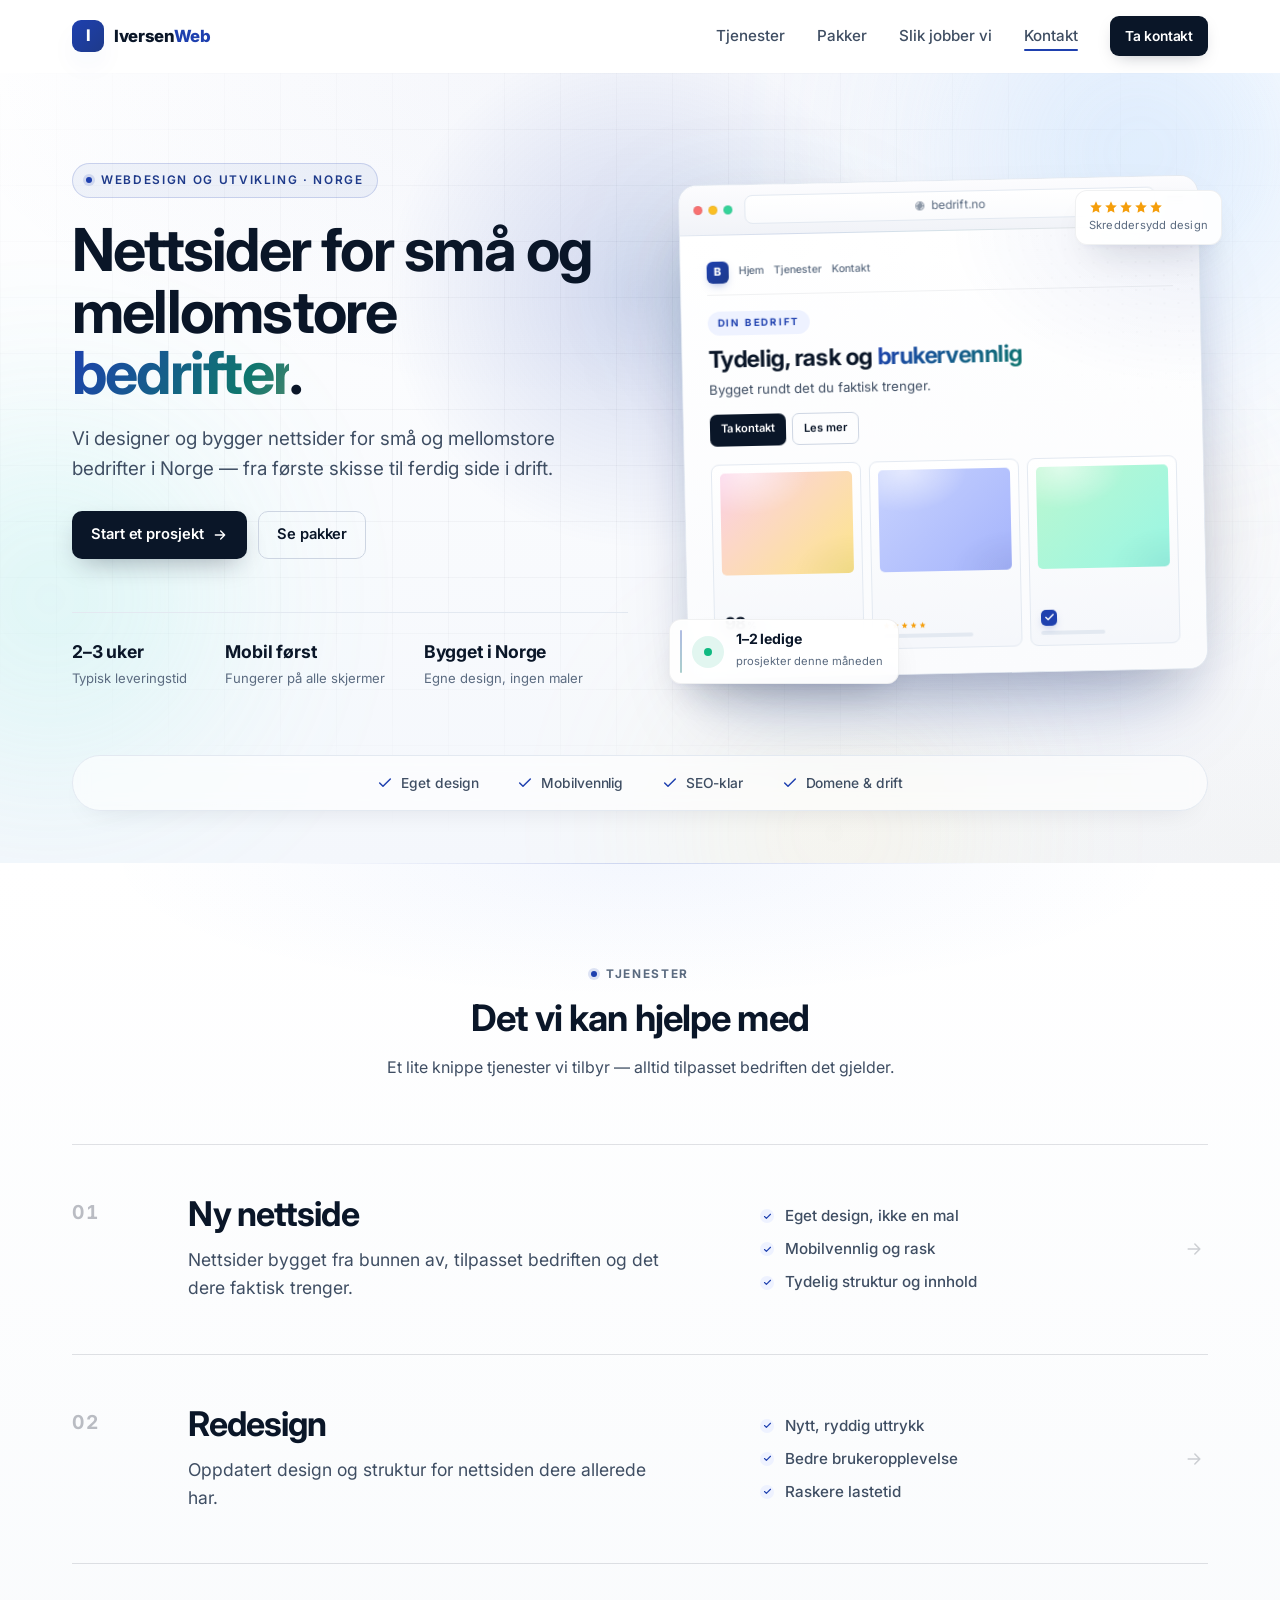
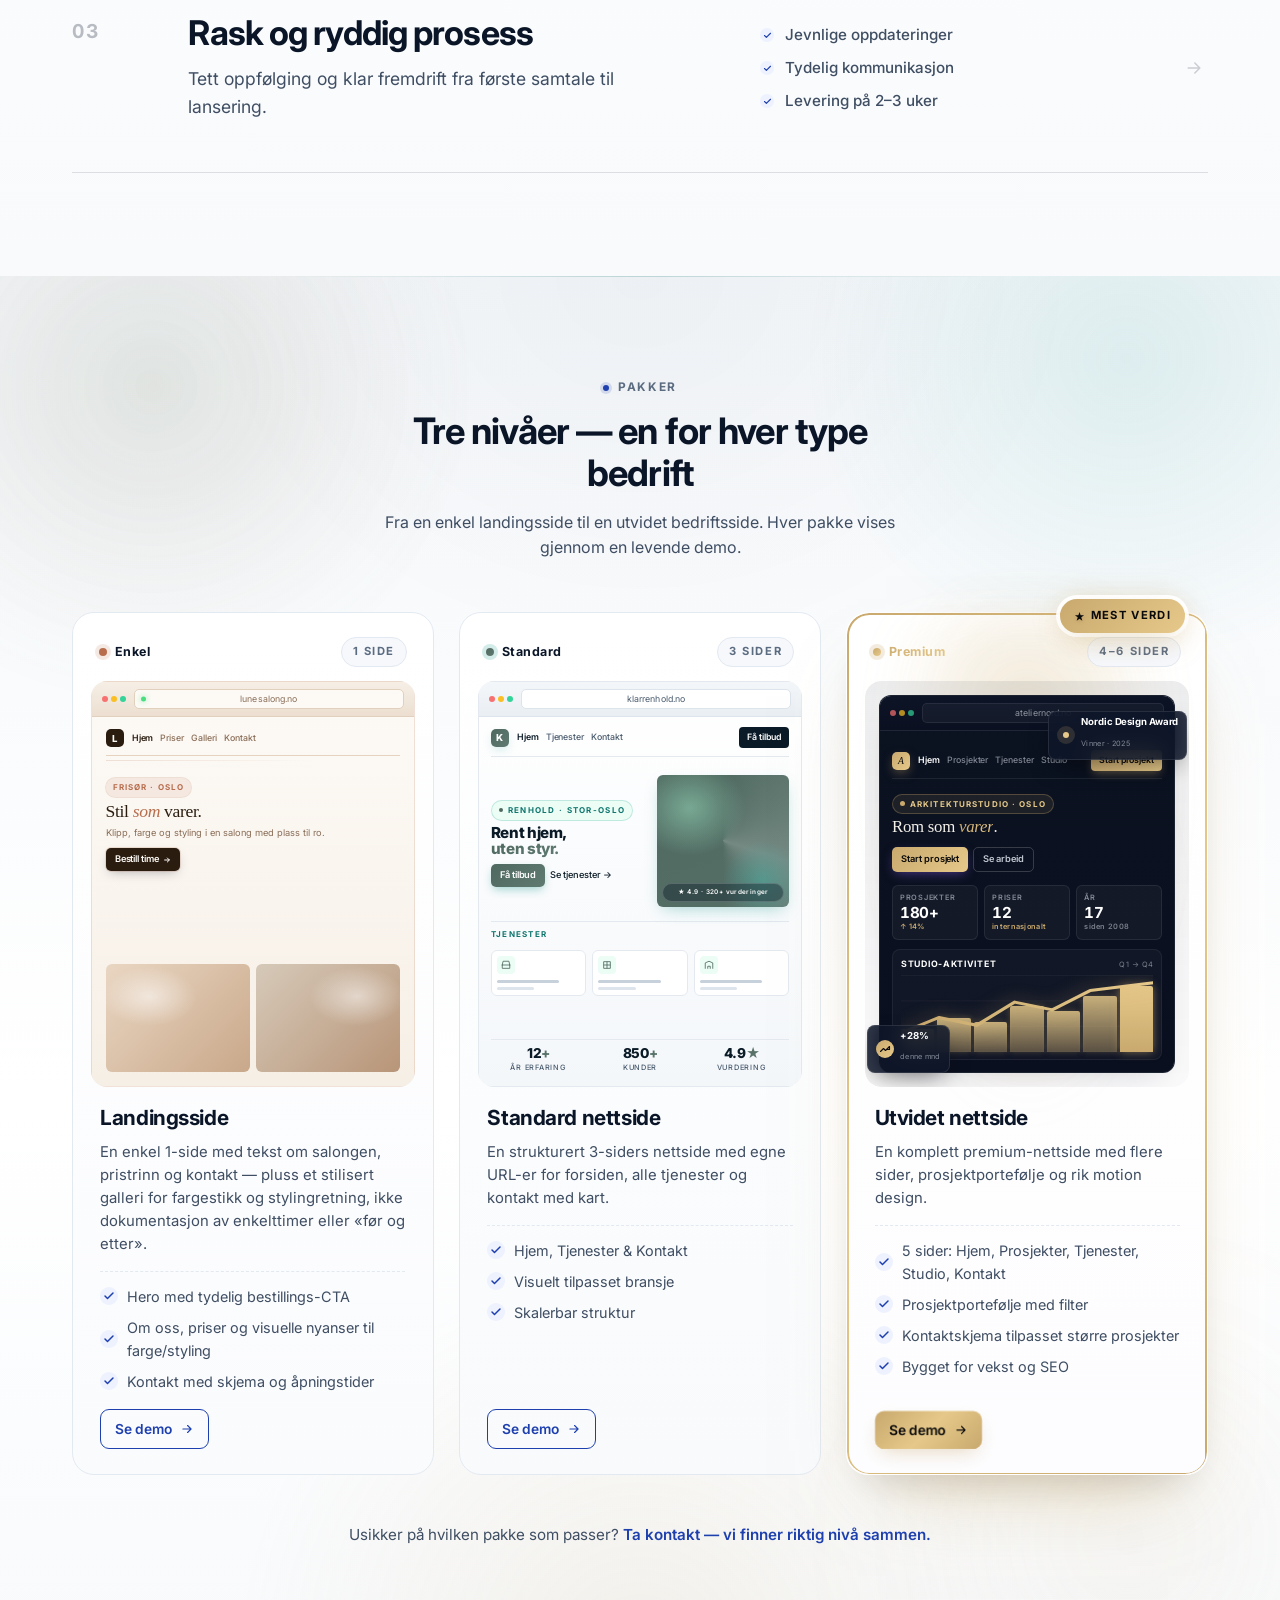
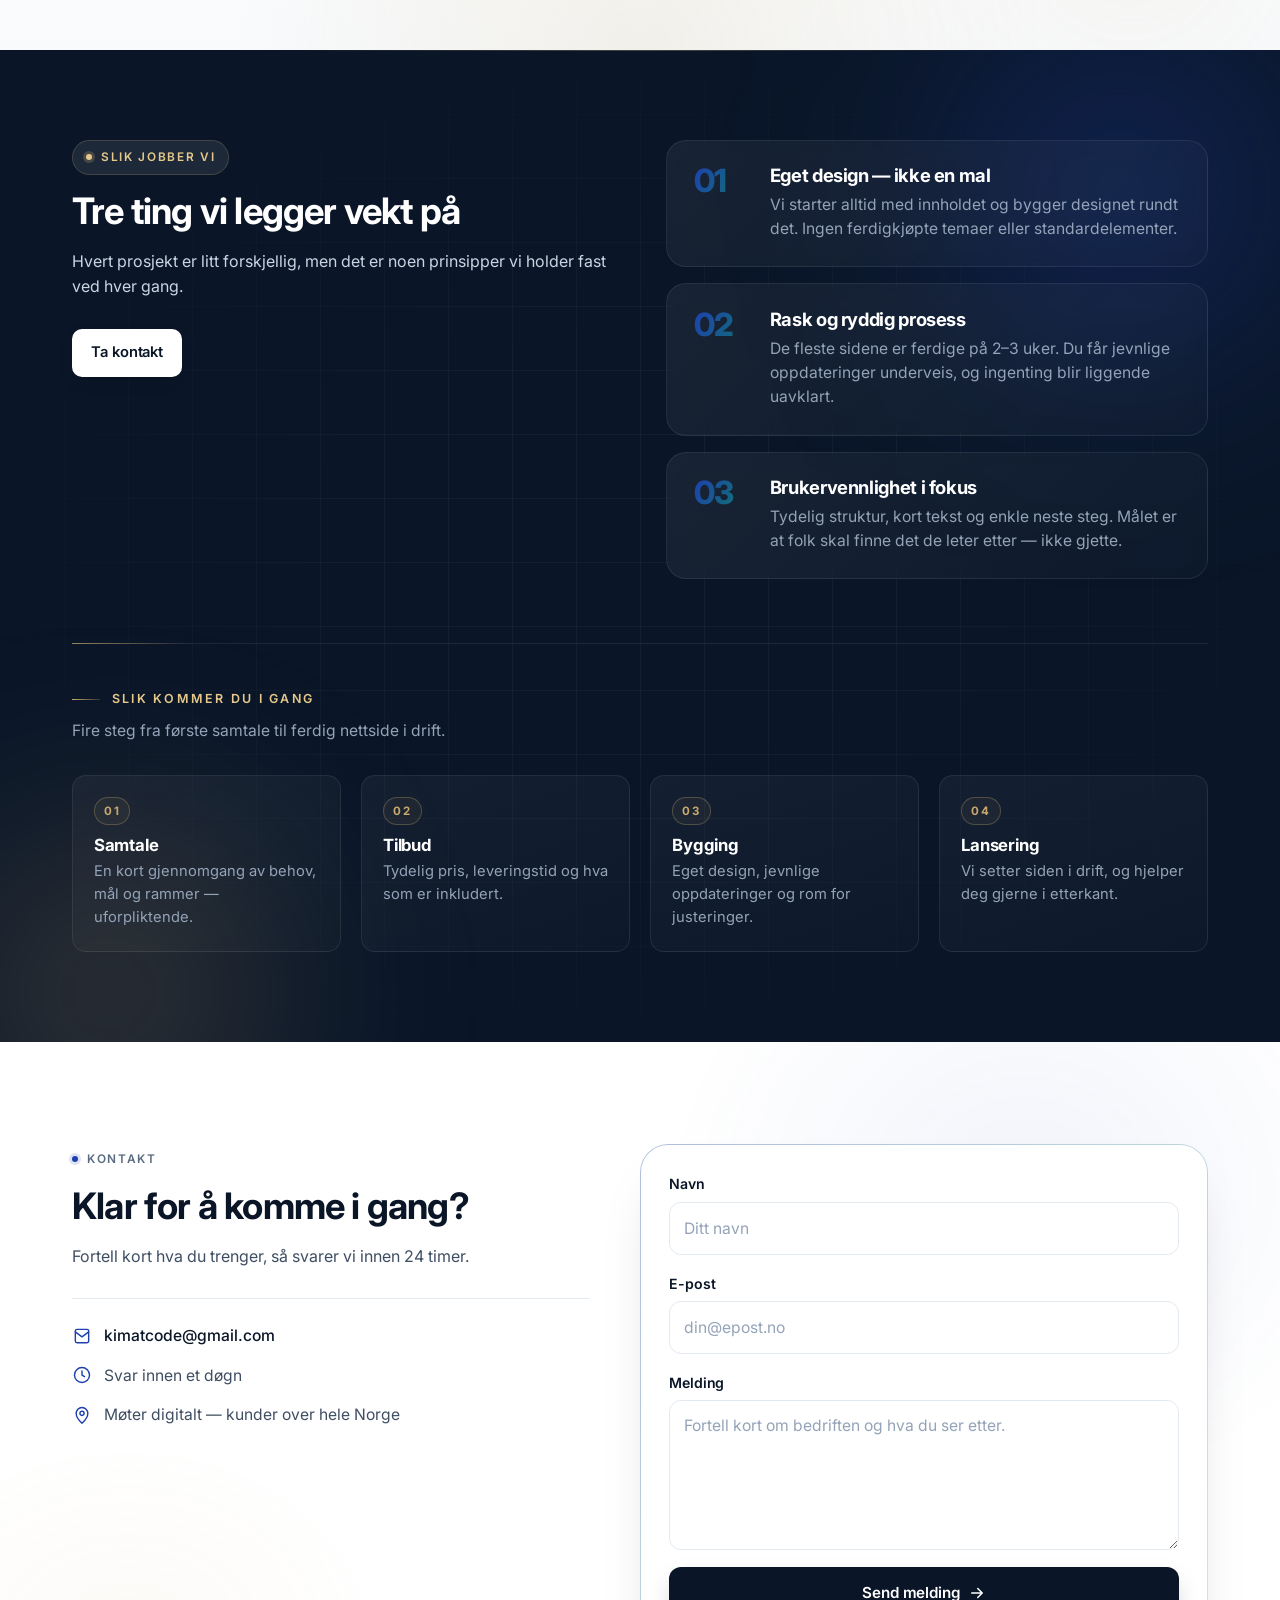
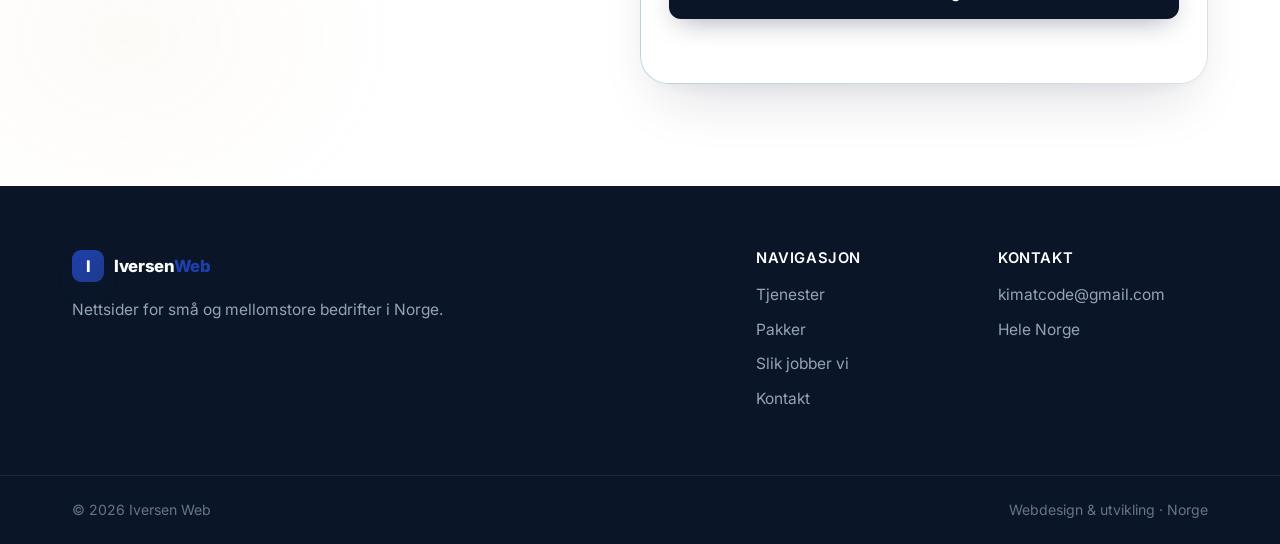
==== commit 47f3950d: "Final demo polish and copy refinements" ====
--- a/index.html
+++ b/index.html
@@ -360,11 +360,11 @@
 
             <div class="package-body">
               <h3>Landingsside</h3>
-              <p>En enkel og effektiv 1-sides nettside som presenterer bedriften og gjør det lett å ta kontakt.</p>
+              <p>En enkel 1-side med tekst om salongen, pristrinn og kontakt — pluss et stilisert galleri for fargestikk og stylingretning, ikke dokumentasjon av enkelttimer eller «før og etter».</p>
               <ul class="package-features">
-                <li>Hero med tydelig CTA</li>
-                <li>Om bedriften &amp; tjenester</li>
-                <li>Kontaktskjema</li>
+                <li>Hero med tydelig bestillings-CTA</li>
+                <li>Om oss, priser og visuelle nyanser til farge/styling</li>
+                <li>Kontakt med skjema og åpningstider</li>
               </ul>
               <a href="demoer/pakke-1/index.html" class="btn btn-outline btn-sm package-cta">
                 Se demo
@@ -462,7 +462,7 @@
 
             <div class="package-body">
               <h3>Standard nettside</h3>
-              <p>En strukturert 3-sides nettside med egen side for tjenester, informasjon om bedriften og kontakt.</p>
+              <p>En strukturert 3-siders nettside med egne URL-er for forsiden, alle tjenester og kontakt med kart.</p>
               <ul class="package-features">
                 <li>Hjem, Tjenester &amp; Kontakt</li>
                 <li>Visuelt tilpasset bransje</li>
@@ -611,7 +611,7 @@
               <ul class="package-features">
                 <li>5 sider: Hjem, Prosjekter, Tjenester, Studio, Kontakt</li>
                 <li>Prosjektportefølje med filter</li>
-                <li>Kontakt &amp; befaringsskjema</li>
+                <li>Kontaktskjema tilpasset større prosjekter</li>
                 <li>Bygget for vekst og SEO</li>
               </ul>
               <a href="demoer/pakke-3/index.html" class="btn btn-primary btn-sm btn-glow package-cta">
--- a/styles.css
+++ b/styles.css
@@ -2397,28 +2397,55 @@
   gap: 0.5rem;
 }
 
-/* ---------- Reveal animations ---------- */
+/* ---------- Reveal: always visible — motion is progressive enhancement ---------- */
 .reveal {
-  opacity: 0;
-  transform: translateY(24px);
-  transition: opacity 700ms cubic-bezier(.2, .8, .2, 1), transform 700ms cubic-bezier(.2, .8, .2, 1);
-}
-
-.reveal.is-visible {
   opacity: 1;
   transform: none;
 }
 
-/* Stagger children inside grids */
-.grid-3 .reveal:nth-child(1),
-.packages-grid .reveal:nth-child(1),
-.why-list .reveal:nth-child(1) { transition-delay: 0ms; }
-.grid-3 .reveal:nth-child(2),
-.packages-grid .reveal:nth-child(2),
-.why-list .reveal:nth-child(2) { transition-delay: 90ms; }
-.grid-3 .reveal:nth-child(3),
-.packages-grid .reveal:nth-child(3),
-.why-list .reveal:nth-child(3) { transition-delay: 180ms; }
+@media (prefers-reduced-motion: no-preference) {
+  /* One-shot subtle entrance once JS marks the element visible */
+  .reveal.is-visible {
+    animation: revealSoft 640ms cubic-bezier(.2, 0.8, 0.2, 1) forwards;
+  }
+}
+
+@keyframes revealSoft {
+  from {
+    transform: translateY(12px);
+  }
+  to {
+    transform: none;
+  }
+}
+
+/* Stagger sequential reveals inside grids */
+@media (prefers-reduced-motion: no-preference) {
+  .grid-3 .reveal:nth-child(1),
+  .packages-grid .reveal:nth-child(1),
+  .why-list .reveal:nth-child(1),
+  .why-process-list .reveal:nth-child(1) {
+    animation-delay: 0ms;
+  }
+
+  .grid-3 .reveal:nth-child(2),
+  .packages-grid .reveal:nth-child(2),
+  .why-list .reveal:nth-child(2),
+  .why-process-list .reveal:nth-child(2) {
+    animation-delay: 85ms;
+  }
+
+  .grid-3 .reveal:nth-child(3),
+  .packages-grid .reveal:nth-child(3),
+  .why-list .reveal:nth-child(3),
+  .why-process-list .reveal:nth-child(3) {
+    animation-delay: 170ms;
+  }
+
+  .why-process-list .reveal:nth-child(4) {
+    animation-delay: 235ms;
+  }
+}
 
 @media (prefers-reduced-motion: reduce) {
   *,
@@ -4041,7 +4068,7 @@
 }
 
 .demo-logo--klar {
-  background: linear-gradient(135deg, #0d9488 0%, #16a34a 100%);
+  background: linear-gradient(135deg, #4f6960 0%, #5f7a71 100%);
   color: #ffffff;
   font-weight: 800;
   box-shadow: 0 4px 12px -4px rgba(13, 148, 136, 0.4);
@@ -4090,7 +4117,7 @@
   width: 4px;
   height: 4px;
   border-radius: 50%;
-  background: #0d9488;
+  background: #4f6960;
   box-shadow: 0 0 0 0 rgba(13, 148, 136, 0.5);
   animation: pulseDot 2.4s ease-in-out infinite;
 }
@@ -4107,14 +4134,14 @@
 
 .demo-h--klar em {
   font-style: normal;
-  background: linear-gradient(135deg, #0d9488 0%, #16a34a 100%);
+  background: linear-gradient(135deg, #4f6960 0%, #5f7a71 100%);
   -webkit-background-clip: text;
   background-clip: text;
   color: transparent;
 }
 
 .demo-btn--klar {
-  background: linear-gradient(135deg, #0d9488 0%, #16a34a 100%);
+  background: linear-gradient(135deg, #4f6960 0%, #5f7a71 100%);
   color: #ffffff;
   font-weight: 600;
   box-shadow: 0 4px 10px -2px rgba(13, 148, 136, 0.4);
@@ -4139,7 +4166,7 @@
   background:
     radial-gradient(70% 60% at 25% 25%, rgba(167, 243, 208, 0.45), transparent 60%),
     radial-gradient(50% 50% at 80% 80%, rgba(20, 184, 166, 0.35), transparent 60%),
-    linear-gradient(160deg, #0d9488 0%, #134e4a 100%);
+    linear-gradient(160deg, #4f6960 0%, #556f67 100%);
   box-shadow: 0 6px 16px -6px rgba(13, 148, 136, 0.4);
 }
 
@@ -4229,7 +4256,7 @@
   width: 18px;
   height: 18px;
   background: #ecfdf5;
-  color: #0d9488;
+  color: #4f6960;
   border-radius: 4px;
   margin-bottom: 2px;
 }
@@ -4274,7 +4301,7 @@
 }
 
 .demo-stats-row--klar b span {
-  background: linear-gradient(135deg, #0d9488 0%, #16a34a 100%);
+  background: linear-gradient(135deg, #4f6960 0%, #5f7a71 100%);
   -webkit-background-clip: text;
   background-clip: text;
   color: transparent;
@@ -4807,7 +4834,7 @@
 }
 
 .package--tier-2 .package-tier .tier-bullet {
-  background: linear-gradient(135deg, #0d9488 0%, #16a34a 100%);
+  background: linear-gradient(135deg, #4f6960 0%, #5f7a71 100%);
   box-shadow: 0 0 0 4px rgba(13, 148, 136, 0.18);
 }
 
@@ -5282,12 +5309,6 @@
   color: #94a3b8;
 }
 
-/* Stagger reveal on steps */
-.why-process-list .reveal:nth-child(1) { transition-delay: 0ms; }
-.why-process-list .reveal:nth-child(2) { transition-delay: 80ms; }
-.why-process-list .reveal:nth-child(3) { transition-delay: 160ms; }
-.why-process-list .reveal:nth-child(4) { transition-delay: 240ms; }
-
 /* Soften why section vertical padding now that it has more body */
 .why {
   padding-block: clamp(4.5rem, 7vw, 7rem);
